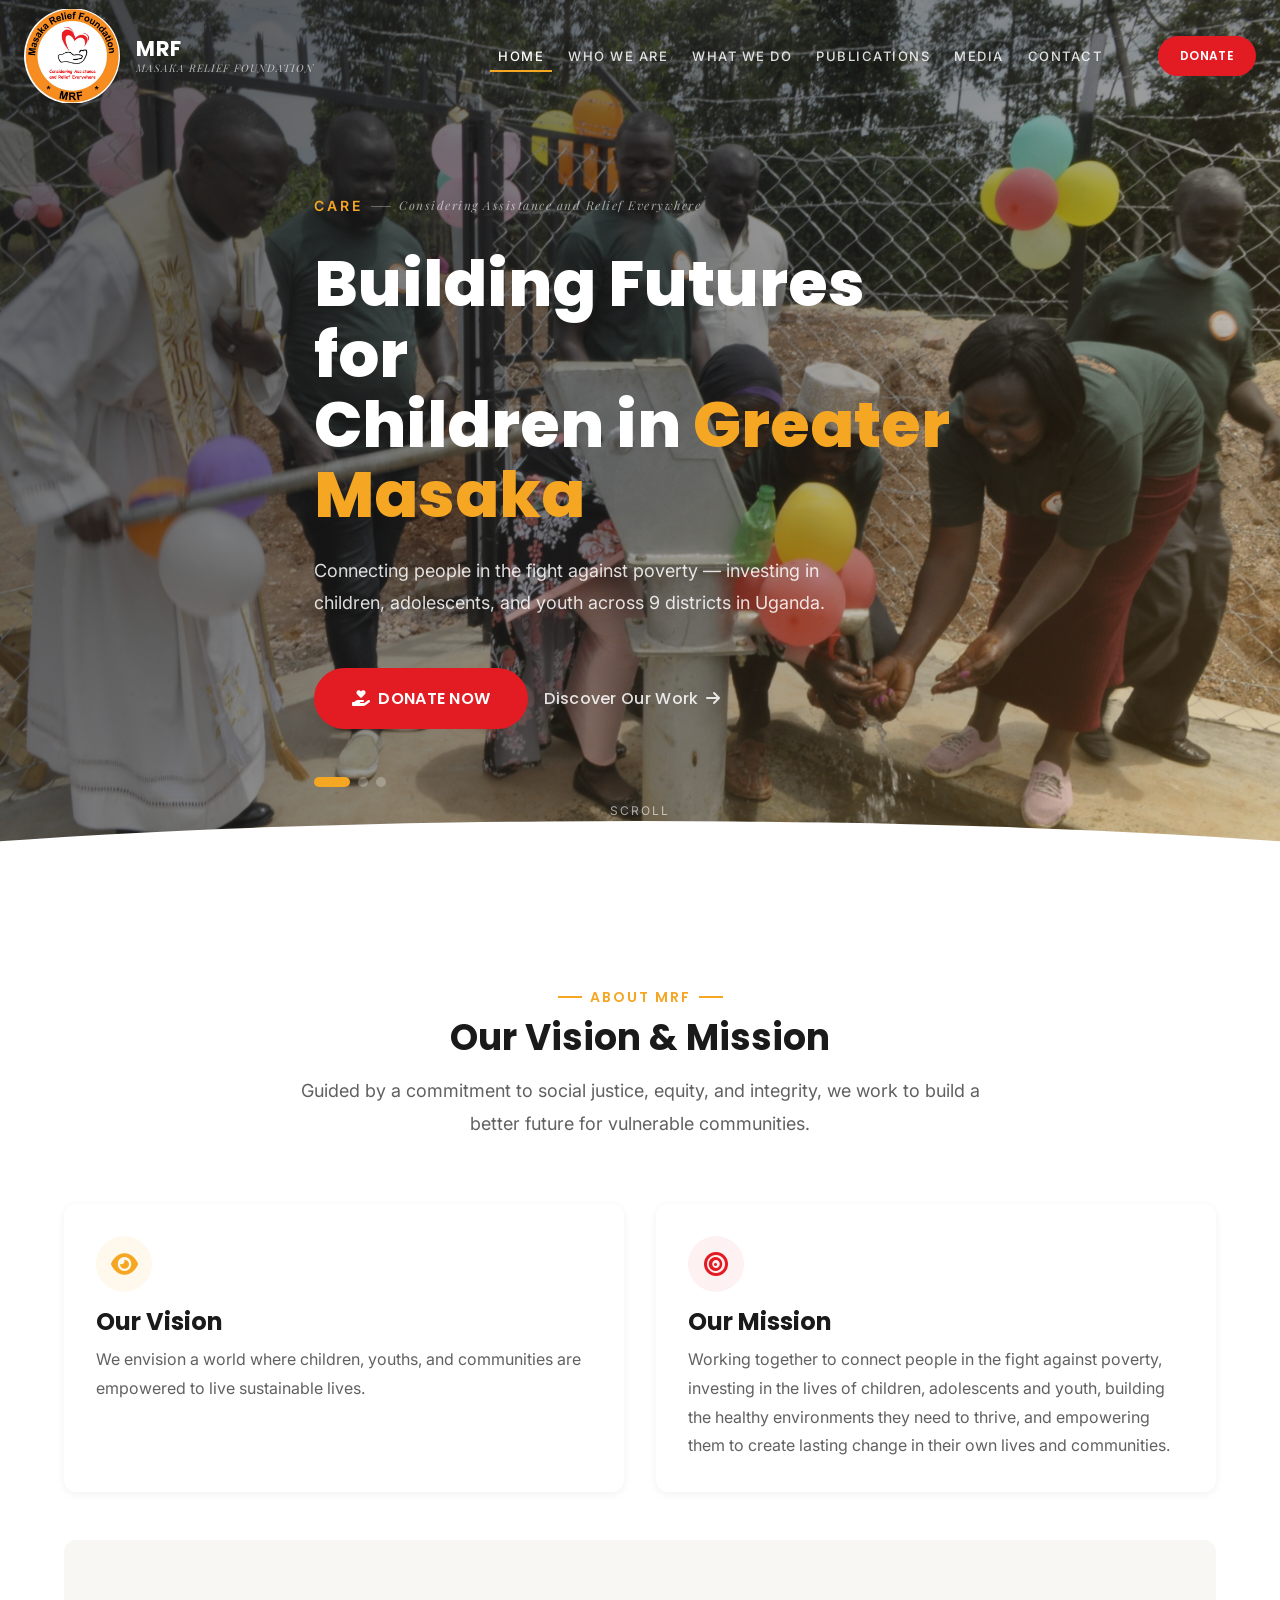
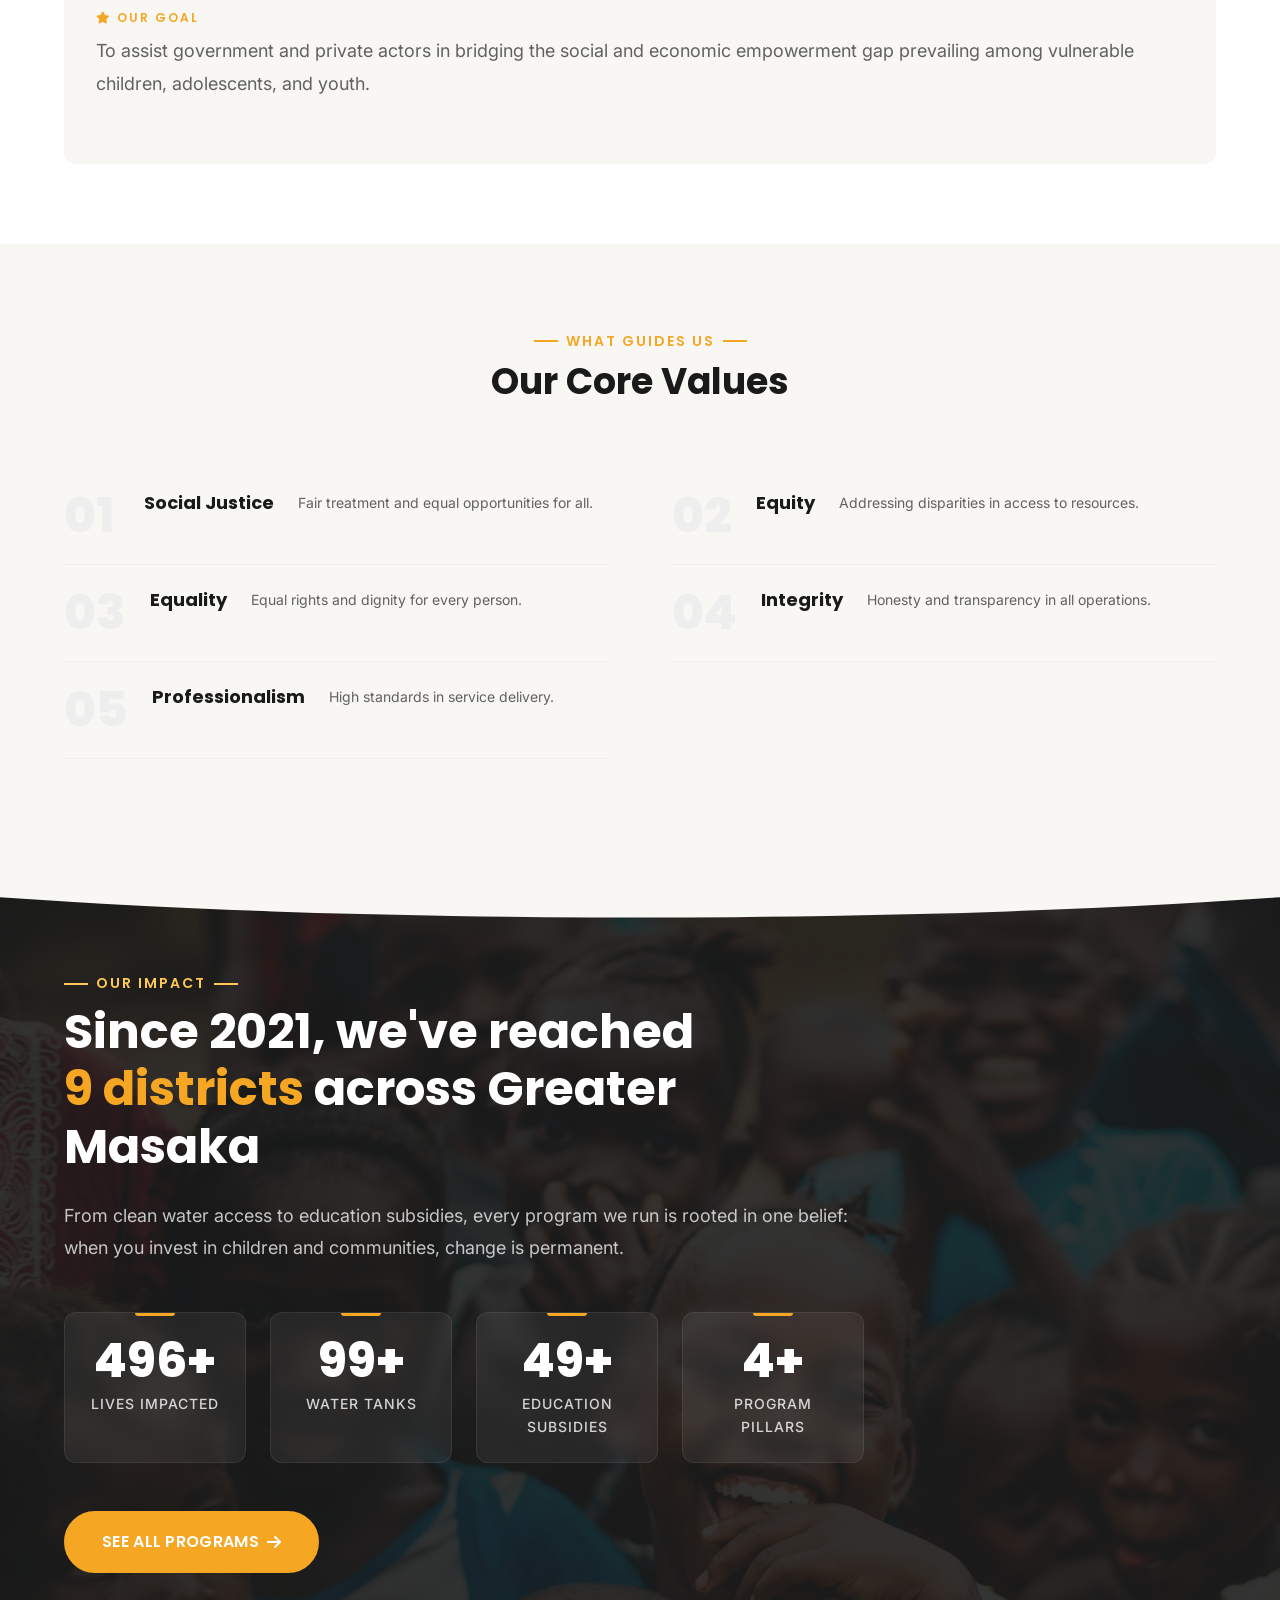
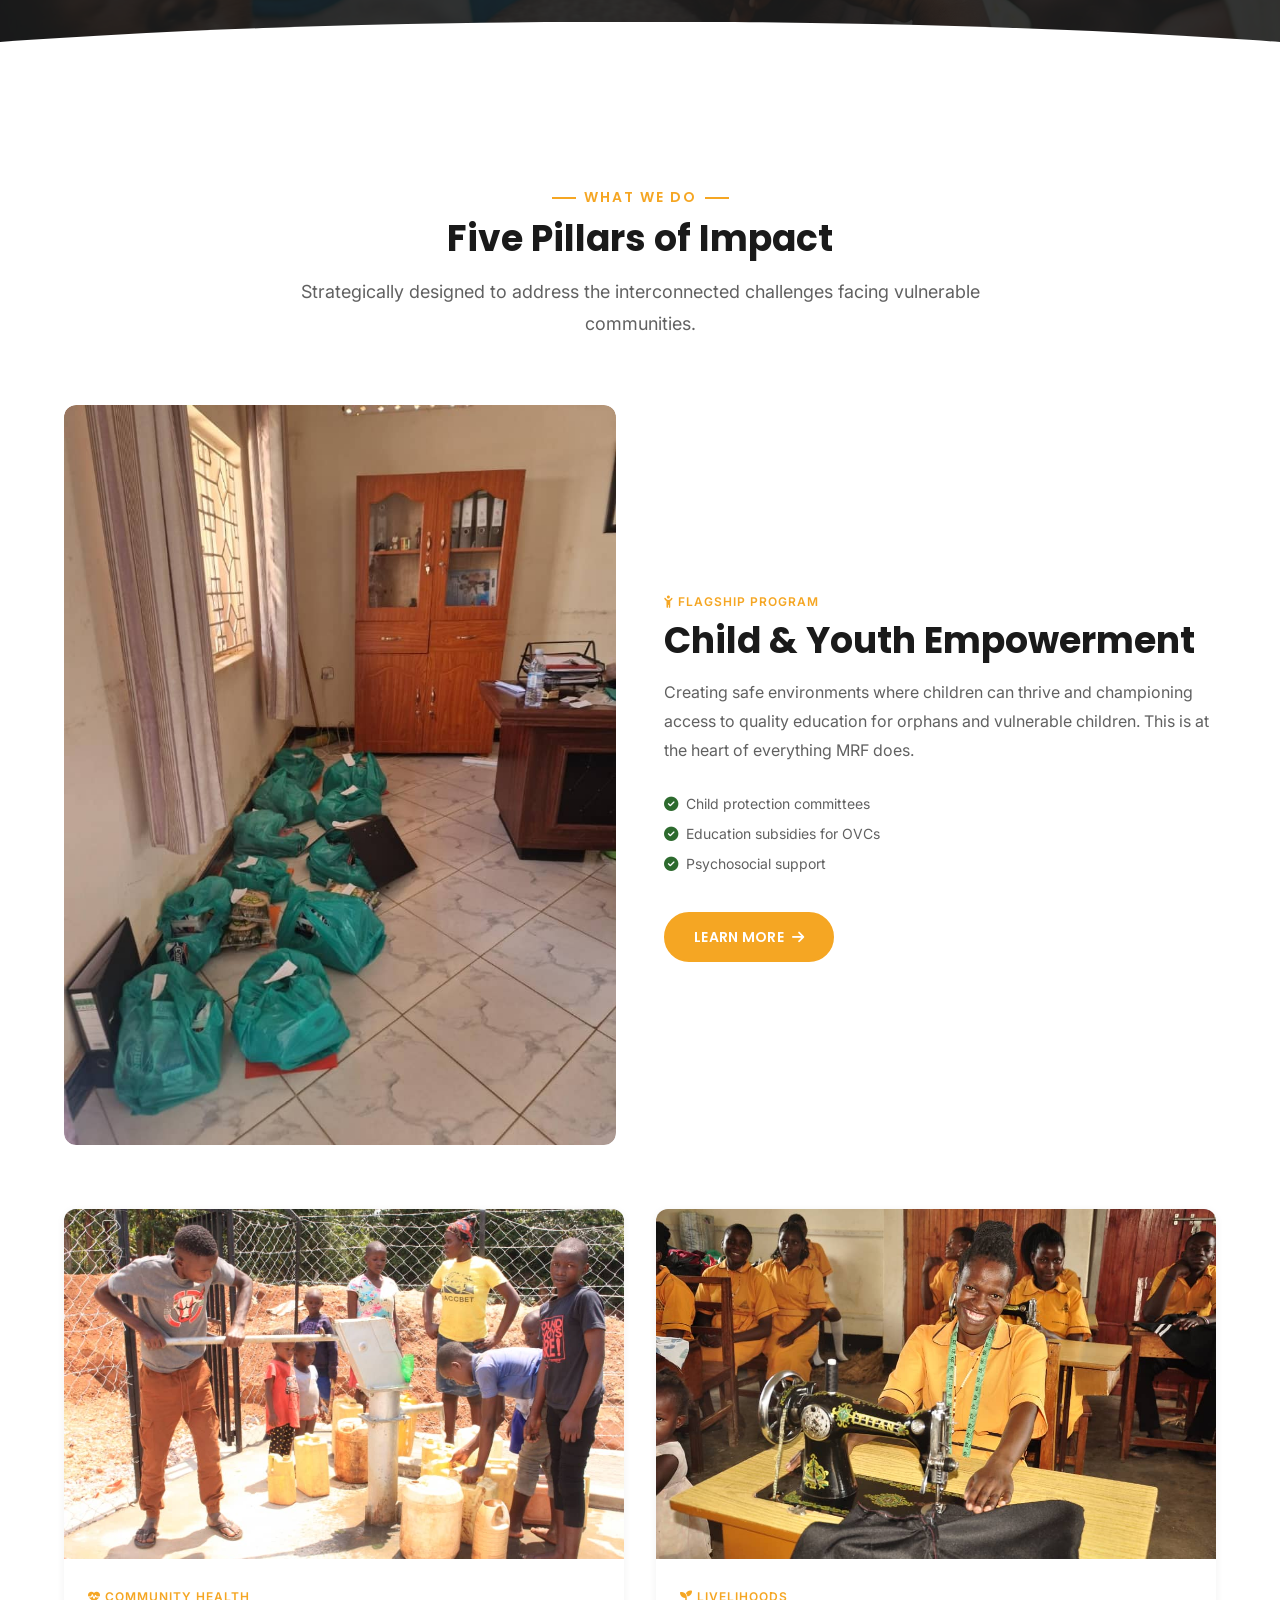
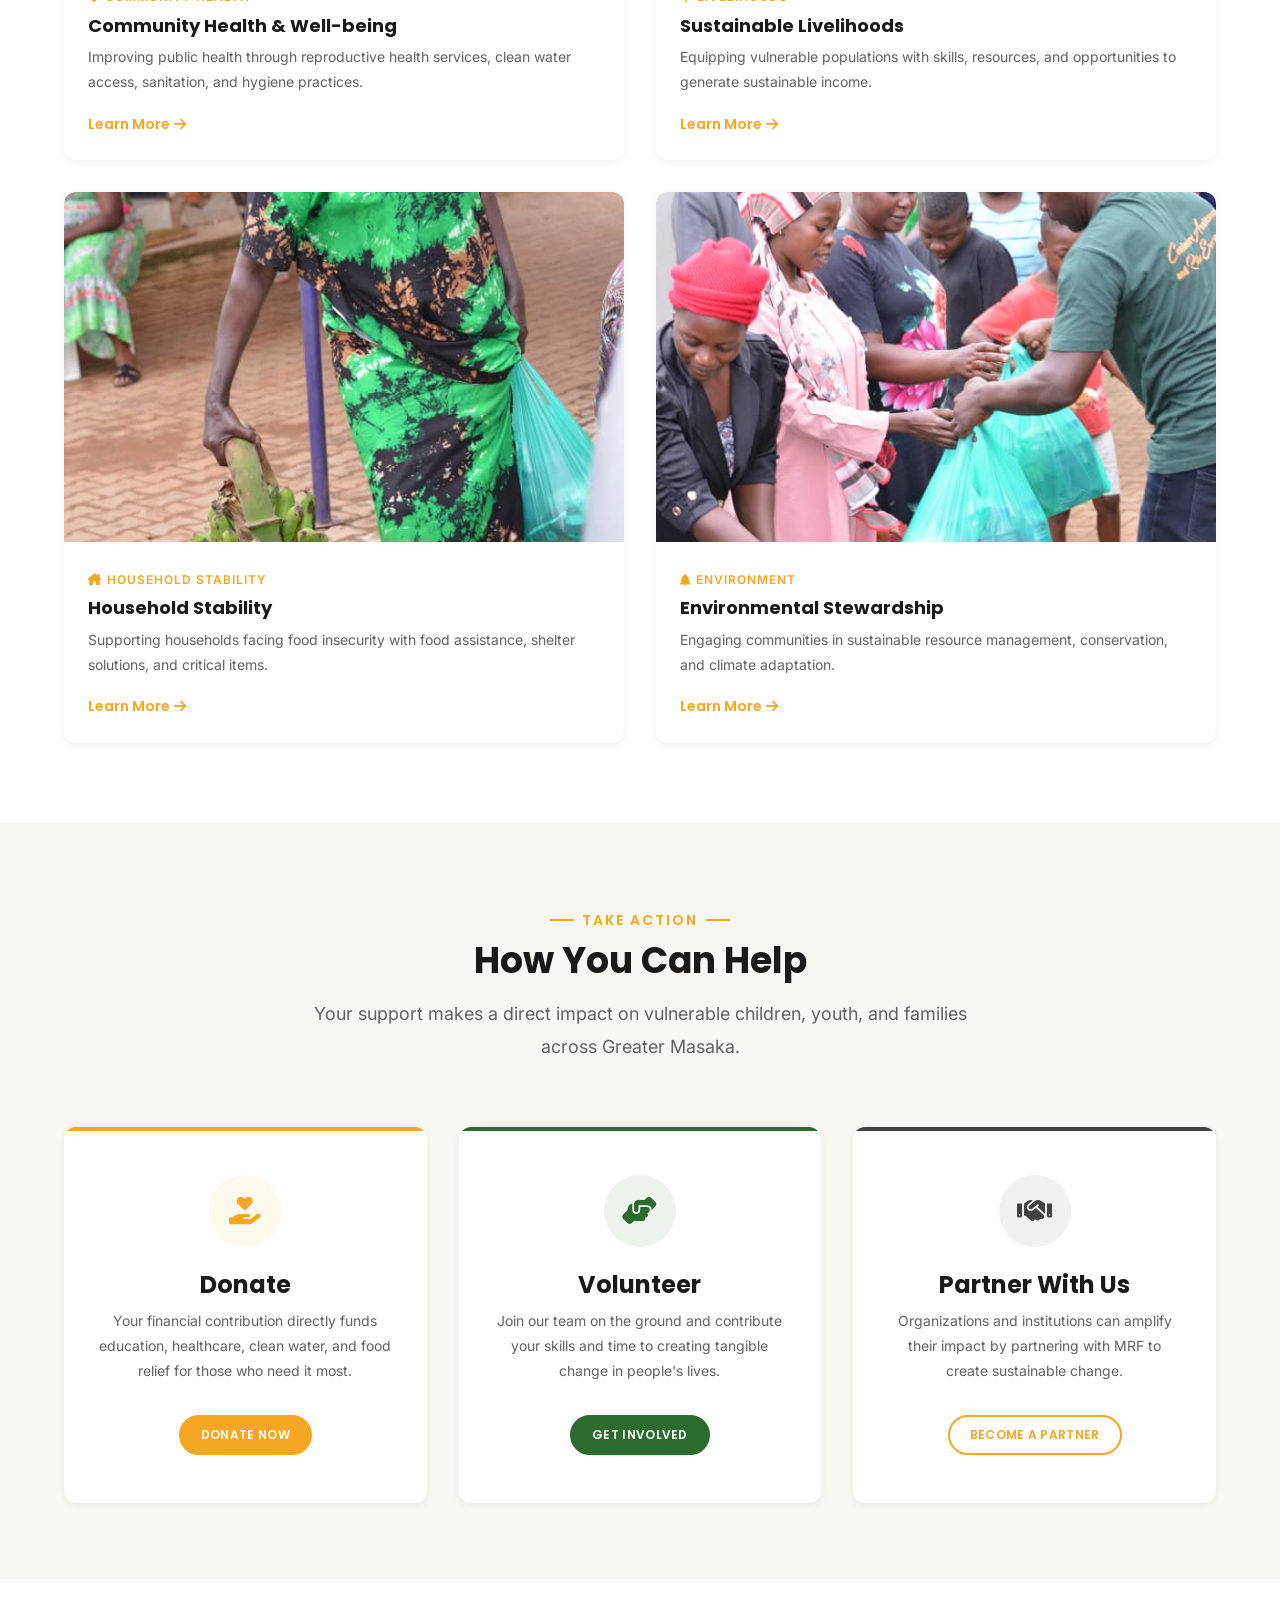
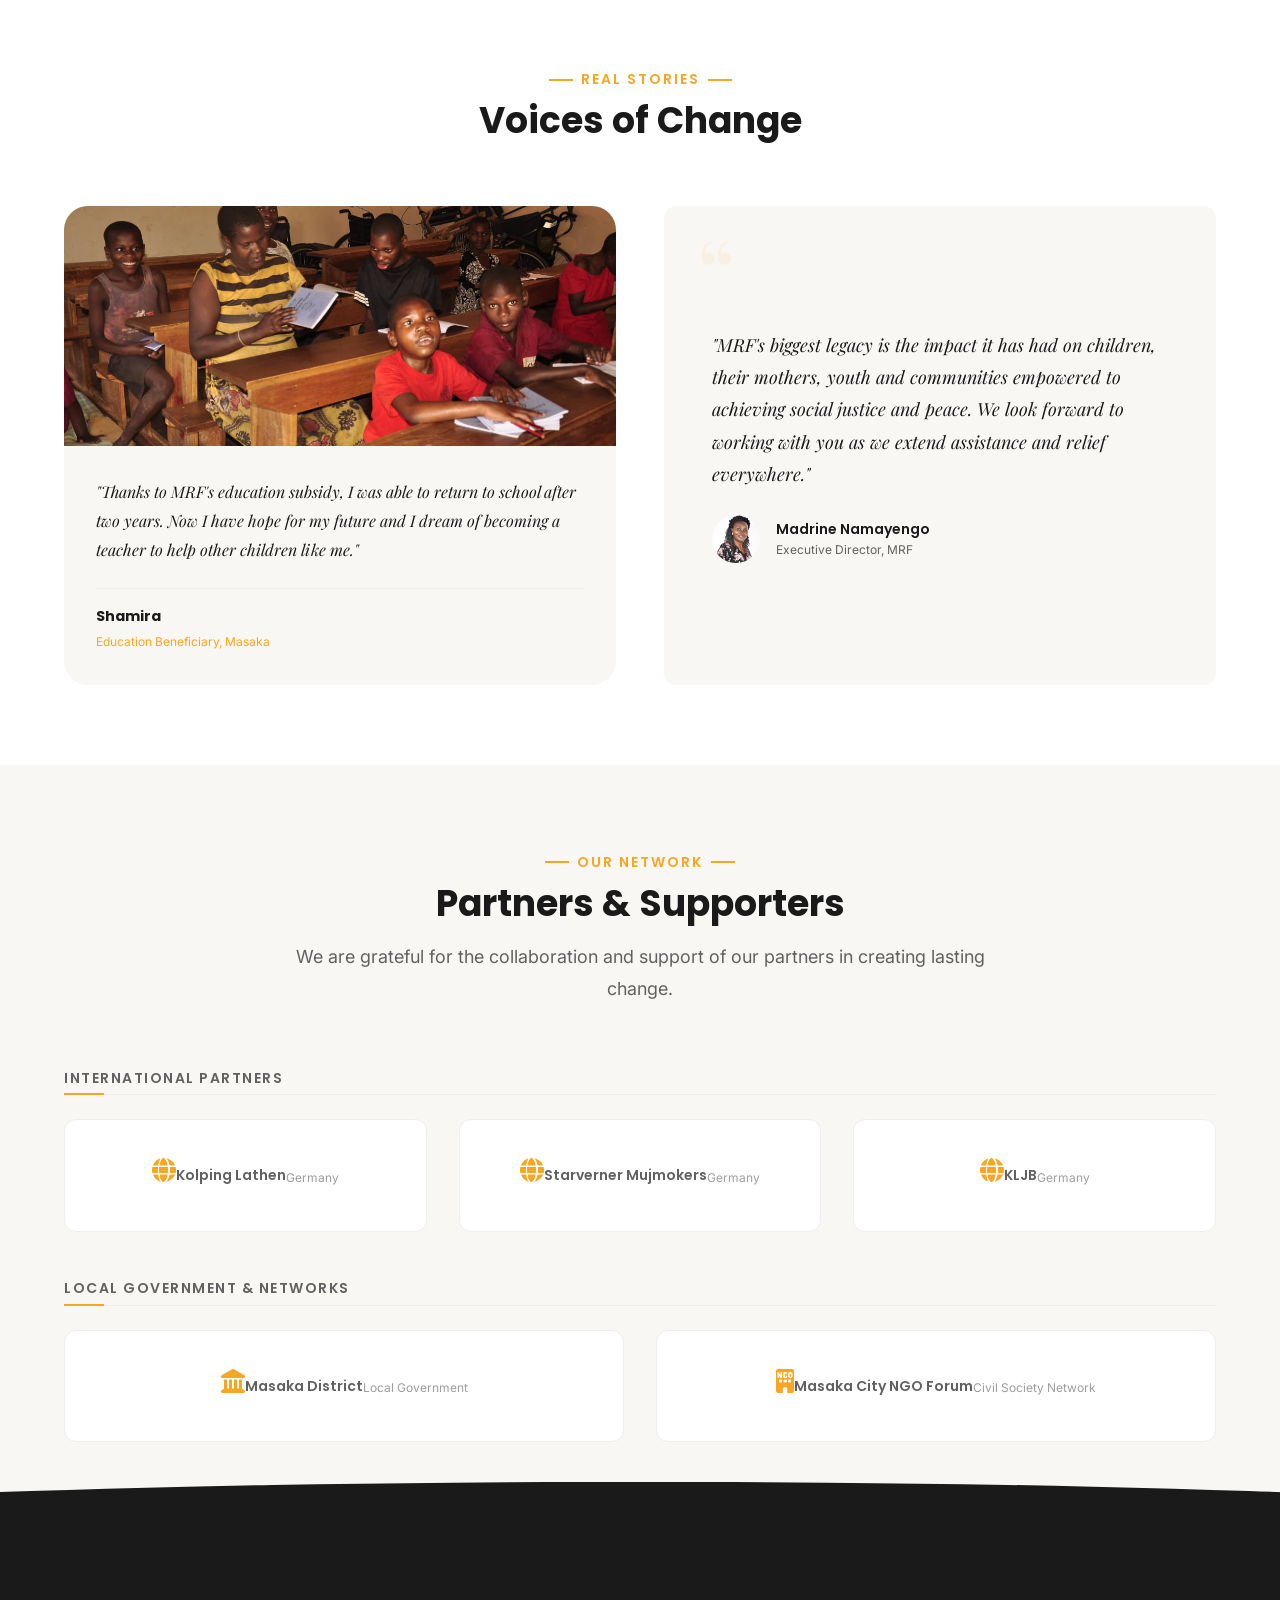
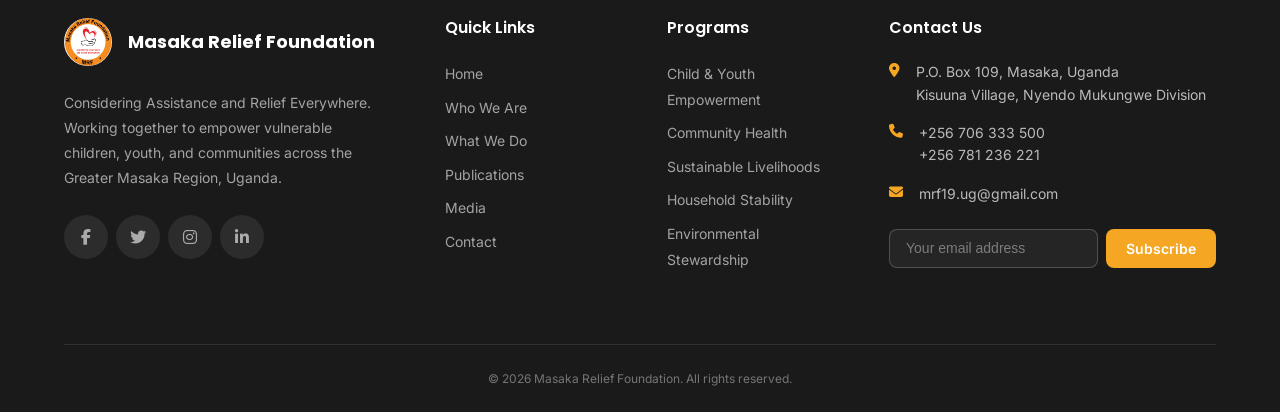
==== index.html @ a59d4c33 "Initial commit - MRF Uganda static website" ====
<!DOCTYPE html>
<html lang="en">
<head>
  <meta charset="UTF-8">
  <meta name="viewport" content="width=device-width, initial-scale=1.0, viewport-fit=cover">
  <title>Masaka Relief Foundation | Empowering Communities in Uganda</title>
  <meta name="description" content="Masaka Relief Foundation (MRF) empowers vulnerable children, youth, and communities across the Greater Masaka Region, Uganda through education, health, livelihoods, and environmental programs.">
  <meta property="og:title" content="Masaka Relief Foundation | Empowering Communities in Uganda">
  <meta property="og:description" content="Working together to connect people in the fight against poverty in Greater Masaka, Uganda.">
  <meta property="og:type" content="website">
  <meta property="og:image" content="assets/images/logo/mrf-logo.jpg">
  <link rel="icon" href="assets/images/logo/mrf-logo.jpg" type="image/jpeg">
  <link rel="stylesheet" href="https://cdnjs.cloudflare.com/ajax/libs/font-awesome/6.5.1/css/all.min.css">
  <link rel="stylesheet" href="assets/css/style.css">
</head>
<body>
  <a href="#main-content" class="skip-link">Skip to main content</a>

  <!-- Header -->
  <header class="header" id="header">
    <div class="header__inner">
      <a href="index.html" class="header__logo">
        <img src="assets/images/logo/mrf-logo.jpg" alt="Masaka Relief Foundation Logo">
        <div class="header__logo-text">MRF <span>Masaka Relief Foundation</span></div>
      </a>
      <nav class="nav">
        <ul class="nav__list">
          <li><a href="index.html" class="nav__link active">Home</a></li>
          <li><a href="who-we-are.html" class="nav__link">Who We Are</a></li>
          <li><a href="what-we-do.html" class="nav__link">What We Do</a></li>
          <li><a href="publications.html" class="nav__link">Publications</a></li>
          <li><a href="media.html" class="nav__link">Media</a></li>
          <li><a href="contact.html" class="nav__link">Contact</a></li>
        </ul>
        <a href="contact.html#donate" class="btn btn--accent btn--sm btn--pill nav__donate">Donate</a>
      </nav>
      <button class="hamburger" id="hamburger" aria-label="Toggle navigation menu">
        <span class="hamburger__line"></span>
        <span class="hamburger__line"></span>
        <span class="hamburger__line"></span>
      </button>
    </div>
    <div class="nav-overlay" id="nav-overlay">
      <ul class="nav__list">
        <li><a href="index.html" class="nav__link active">Home</a></li>
        <li><a href="who-we-are.html" class="nav__link">Who We Are</a></li>
        <li><a href="what-we-do.html" class="nav__link">What We Do</a></li>
        <li><a href="publications.html" class="nav__link">Publications</a></li>
        <li><a href="media.html" class="nav__link">Media</a></li>
        <li><a href="contact.html" class="nav__link">Contact</a></li>
        <li><a href="contact.html#donate" class="btn btn--accent btn--pill mt-lg">Donate</a></li>
      </ul>
    </div>
  </header>

  <!-- Hero -->
  <section class="hero" id="hero">
    <div class="hero__slides">
      <div class="hero__slide active">
        <img src="assets/images/hero/borehole-launch.jpg" alt="MRF community borehole launch ceremony bringing clean water to Butaaya">
      </div>
      <div class="hero__slide">
        <img src="assets/images/hero/community-food-distribution.jpg" alt="MRF food distribution event supporting vulnerable families in Greater Masaka">
      </div>
      <div class="hero__slide">
        <img src="assets/images/hero/wash-water-tank-family.jpg" alt="Family receiving a water tank through MRF WASH program">
      </div>
    </div>
    <div class="hero__overlay"></div>
    <div class="container hero__content">
      <div class="hero__tagline">
        <span class="hero__tagline-acronym">CARE</span>
        <span class="hero__tagline-divider"></span>
        Considering Assistance and Relief Everywhere
      </div>
      <h1 class="hero__title">Building Futures for<br>Children in <span>Greater Masaka</span></h1>
      <p class="hero__desc">Connecting people in the fight against poverty — investing in children, adolescents, and youth across 9 districts in Uganda.</p>
      <div class="hero__actions">
        <a href="contact.html#donate" class="btn btn--accent btn--lg btn--pill">
          <i class="fas fa-hand-holding-heart"></i> Donate Now
        </a>
        <a href="#about" class="hero__text-link">
          Discover Our Work <i class="fas fa-arrow-right"></i>
        </a>
      </div>
      <!-- Carousel dots -->
      <div class="hero__dots" aria-label="Slide indicators">
        <button class="hero__dot active" data-slide="0" aria-label="Slide 1"></button>
        <button class="hero__dot" data-slide="1" aria-label="Slide 2"></button>
        <button class="hero__dot" data-slide="2" aria-label="Slide 3"></button>
      </div>
    </div>
    <div class="hero__scroll">
      <span>Scroll</span>
      <div class="hero__scroll-line"></div>
    </div>
  </section>

  <!-- Main Content -->
  <main id="main-content">

    <!-- Vision, Mission & Goal -->
    <section class="section" id="about">
      <div class="container">
        <div class="section-header reveal">
          <span class="section-header__label">About MRF</span>
          <h2 class="section-header__title">Our Vision & Mission</h2>
          <p class="section-header__desc">Guided by a commitment to social justice, equity, and integrity, we work to build a better future for vulnerable communities.</p>
        </div>

        <div class="vision-mission reveal">
          <div class="vision-mission__card vision-mission__card--vision">
            <div class="vision-mission__icon">
              <i class="fas fa-eye"></i>
            </div>
            <div class="vision-mission__content">
              <h3>Our Vision</h3>
              <p>We envision a world where children, youths, and communities are empowered to live sustainable lives.</p>
            </div>
          </div>
          <div class="vision-mission__card vision-mission__card--mission">
            <div class="vision-mission__icon">
              <i class="fas fa-bullseye"></i>
            </div>
            <div class="vision-mission__content">
              <h3>Our Mission</h3>
              <p>Working together to connect people in the fight against poverty, investing in the lives of children, adolescents and youth, building the healthy environments they need to thrive, and empowering them to create lasting change in their own lives and communities.</p>
            </div>
          </div>
        </div>

        <div class="goal-banner reveal">
          <div class="goal-banner__accent"></div>
          <div class="goal-banner__content">
            <span class="goal-banner__label"><i class="fas fa-star"></i> Our Goal</span>
            <p>To assist government and private actors in bridging the social and economic empowerment gap prevailing among vulnerable children, adolescents, and youth.</p>
          </div>
        </div>
      </div>
    </section>

    <!-- Core Values — compact strip -->
    <section class="section section--alt">
      <div class="container">
        <div class="section-header reveal">
          <span class="section-header__label">What Guides Us</span>
          <h2 class="section-header__title">Our Core Values</h2>
        </div>

        <div class="values-strip reveal">
          <div class="values-strip__item">
            <div class="values-strip__icon"><i class="fas fa-scale-balanced"></i></div>
            <h4 class="values-strip__title">Social Justice</h4>
            <p class="values-strip__desc">Fair treatment and equal opportunities for all.</p>
          </div>
          <div class="values-strip__item">
            <div class="values-strip__icon"><i class="fas fa-handshake"></i></div>
            <h4 class="values-strip__title">Equity</h4>
            <p class="values-strip__desc">Addressing disparities in access to resources.</p>
          </div>
          <div class="values-strip__item">
            <div class="values-strip__icon"><i class="fas fa-equals"></i></div>
            <h4 class="values-strip__title">Equality</h4>
            <p class="values-strip__desc">Equal rights and dignity for every person.</p>
          </div>
          <div class="values-strip__item">
            <div class="values-strip__icon"><i class="fas fa-shield-halved"></i></div>
            <h4 class="values-strip__title">Integrity</h4>
            <p class="values-strip__desc">Honesty and transparency in all operations.</p>
          </div>
          <div class="values-strip__item">
            <div class="values-strip__icon"><i class="fas fa-award"></i></div>
            <h4 class="values-strip__title">Professionalism</h4>
            <p class="values-strip__desc">High standards in service delivery.</p>
          </div>
        </div>
      </div>
    </section>

    <!-- Impact Story — emotional anchor with real photo -->
    <section class="section section--dark impact-story">
      <div class="impact-story__bg">
        <img src="assets/images/backgrounds/impact-bg.jpg" alt="Smiling children in an African community" loading="lazy">
      </div>
      <div class="container">
        <div class="impact-story__content reveal">
          <span class="section-header__label">Our Impact</span>
          <h2 class="impact-story__title">Since 2021, we've reached<br><span class="impact-story__highlight">9 districts</span> across Greater Masaka</h2>
          <p class="impact-story__desc">From clean water access to education subsidies, every program we run is rooted in one belief: when you invest in children and communities, change is permanent.</p>
          <div class="impact-story__stats">
            <div class="impact-story__stat">
              <div class="stat__number" data-target="500">0</div>
              <div class="stat__label">Lives Impacted</div>
            </div>
            <div class="impact-story__stat">
              <div class="stat__number" data-target="100">0</div>
              <div class="stat__label">Water Tanks</div>
            </div>
            <div class="impact-story__stat">
              <div class="stat__number" data-target="50">0</div>
              <div class="stat__label">Education Subsidies</div>
            </div>
            <div class="impact-story__stat">
              <div class="stat__number" data-target="5">0</div>
              <div class="stat__label">Program Pillars</div>
            </div>
          </div>
          <a href="what-we-do.html" class="btn btn--primary btn--lg btn--pill">
            See All Programs <i class="fas fa-arrow-right"></i>
          </a>
        </div>
      </div>
    </section>

    <!-- Programs Overview — featured + grid -->
    <section class="section">
      <div class="container">
        <div class="section-header reveal">
          <span class="section-header__label">What We Do</span>
          <h2 class="section-header__title">Five Pillars of Impact</h2>
          <p class="section-header__desc">Strategically designed to address the interconnected challenges facing vulnerable communities.</p>
        </div>

        <!-- Featured program -->
        <div class="program-featured reveal">
          <div class="program-featured__image">
            <img src="assets/images/programs/child-youth/education-subsidy-1.jpg" alt="Education subsidy distribution for orphans and vulnerable children" loading="lazy">
          </div>
          <div class="program-featured__body">
            <span class="card__label"><i class="fas fa-child-reaching"></i> Flagship Program</span>
            <h3 class="program-featured__title">Child & Youth Empowerment</h3>
            <p>Creating safe environments where children can thrive and championing access to quality education for orphans and vulnerable children. This is at the heart of everything MRF does.</p>
            <ul class="program-featured__highlights">
              <li><i class="fas fa-check-circle"></i> Child protection committees</li>
              <li><i class="fas fa-check-circle"></i> Education subsidies for OVCs</li>
              <li><i class="fas fa-check-circle"></i> Psychosocial support</li>
            </ul>
            <a href="what-we-do.html#child-youth-empowerment" class="btn btn--primary btn--pill">
              Learn More <i class="fas fa-arrow-right"></i>
            </a>
          </div>
        </div>

        <!-- Other 4 programs -->
        <div class="grid grid--2 reveal program-grid">
          <article class="card">
            <div class="card__image">
              <img src="assets/images/programs/community-health/borehole-1.jpg" alt="Community borehole construction for clean water access" loading="lazy">
            </div>
            <div class="card__body">
              <span class="card__label"><i class="fas fa-heart-pulse"></i> Community Health</span>
              <h3 class="card__title">Community Health & Well-being</h3>
              <p class="card__desc">Improving public health through reproductive health services, clean water access, sanitation, and hygiene practices.</p>
              <a href="what-we-do.html#community-health" class="card__link">Learn More <i class="fas fa-arrow-right"></i></a>
            </div>
          </article>

          <article class="card">
            <div class="card__image">
              <img src="assets/images/programs/livelihoods/sewing-machine.jpg" alt="Sewing machine provided to beneficiary for income generation" loading="lazy">
            </div>
            <div class="card__body">
              <span class="card__label"><i class="fas fa-seedling"></i> Livelihoods</span>
              <h3 class="card__title">Sustainable Livelihoods</h3>
              <p class="card__desc">Equipping vulnerable populations with skills, resources, and opportunities to generate sustainable income.</p>
              <a href="what-we-do.html#sustainable-livelihoods" class="card__link">Learn More <i class="fas fa-arrow-right"></i></a>
            </div>
          </article>

          <article class="card">
            <div class="card__image">
              <img src="assets/images/programs/household-stability/food-relief.jpg" alt="Food relief distribution to vulnerable households" loading="lazy">
            </div>
            <div class="card__body">
              <span class="card__label"><i class="fas fa-house-chimney"></i> Household Stability</span>
              <h3 class="card__title">Household Stability</h3>
              <p class="card__desc">Supporting households facing food insecurity with food assistance, shelter solutions, and critical items.</p>
              <a href="what-we-do.html#household-stability" class="card__link">Learn More <i class="fas fa-arrow-right"></i></a>
            </div>
          </article>

          <article class="card">
            <div class="card__image">
              <img src="assets/images/programs/environment/community-environment.jpg" alt="Environmental conservation and tree planting activities" loading="lazy">
            </div>
            <div class="card__body">
              <span class="card__label"><i class="fas fa-tree"></i> Environment</span>
              <h3 class="card__title">Environmental Stewardship</h3>
              <p class="card__desc">Engaging communities in sustainable resource management, conservation, and climate adaptation.</p>
              <a href="what-we-do.html#environmental-stewardship" class="card__link">Learn More <i class="fas fa-arrow-right"></i></a>
            </div>
          </article>
        </div>
      </div>
    </section>

    <!-- How to Help — no inline styles -->
    <section class="section section--alt">
      <div class="container">
        <div class="section-header reveal">
          <span class="section-header__label">Take Action</span>
          <h2 class="section-header__title">How You Can Help</h2>
          <p class="section-header__desc">Your support makes a direct impact on vulnerable children, youth, and families across Greater Masaka.</p>
        </div>

        <div class="grid grid--3 reveal">
          <div class="action-card action-card--donate">
            <div class="action-card__icon">
              <i class="fas fa-hand-holding-heart"></i>
            </div>
            <h3 class="action-card__title">Donate</h3>
            <p class="action-card__desc">Your financial contribution directly funds education, healthcare, clean water, and food relief for those who need it most.</p>
            <a href="contact.html#donate" class="btn btn--primary btn--sm btn--pill">Donate Now</a>
          </div>

          <div class="action-card action-card--volunteer">
            <div class="action-card__icon">
              <i class="fas fa-hands-helping"></i>
            </div>
            <h3 class="action-card__title">Volunteer</h3>
            <p class="action-card__desc">Join our team on the ground and contribute your skills and time to creating tangible change in people's lives.</p>
            <a href="contact.html" class="btn btn--green btn--sm btn--pill">Get Involved</a>
          </div>

          <div class="action-card action-card--partner">
            <div class="action-card__icon">
              <i class="fas fa-handshake"></i>
            </div>
            <h3 class="action-card__title">Partner With Us</h3>
            <p class="action-card__desc">Organizations and institutions can amplify their impact by partnering with MRF to create sustainable change.</p>
            <a href="contact.html" class="btn btn--secondary btn--sm btn--pill">Become a Partner</a>
          </div>
        </div>
      </div>
    </section>

    <!-- Testimonial — beneficiary story + ED -->
    <section class="section">
      <div class="container">
        <div class="section-header reveal">
          <span class="section-header__label">Real Stories</span>
          <h2 class="section-header__title">Voices of Change</h2>
        </div>

        <div class="testimonial-split reveal">
          <!-- Beneficiary story -->
          <div class="testimonial-card">
            <div class="testimonial-card__image">
              <img src="assets/images/testimonials/shamira-after.jpg" alt="Shamira, education beneficiary" loading="lazy">
            </div>
            <div class="testimonial-card__body">
              <p class="testimonial-card__text">"Thanks to MRF's education subsidy, I was able to return to school after two years. Now I have hope for my future and I dream of becoming a teacher to help other children like me."</p>
              <div class="testimonial-card__author">
                <strong>Shamira</strong>
                <span>Education Beneficiary, Masaka</span>
              </div>
            </div>
          </div>

          <!-- ED quote -->
          <div class="quote quote--compact">
            <p class="quote__text">"MRF's biggest legacy is the impact it has had on children, their mothers, youth and communities empowered to achieving social justice and peace. We look forward to working with you as we extend assistance and relief everywhere."</p>
            <div class="quote__author">
              <div class="quote__author-photo">
                <img src="assets/images/team/madrine-namayengo.jpg" alt="Madrine Namayengo, Executive Director">
              </div>
              <div>
                <div class="quote__author-name">Madrine Namayengo</div>
                <div class="quote__author-title">Executive Director, MRF</div>
              </div>
            </div>
          </div>
        </div>
      </div>
    </section>

    <!-- Partners — clean, no inline styles -->
    <section class="section section--alt">
      <div class="container">
        <div class="section-header reveal">
          <span class="section-header__label">Our Network</span>
          <h2 class="section-header__title">Partners & Supporters</h2>
          <p class="section-header__desc">We are grateful for the collaboration and support of our partners in creating lasting change.</p>
        </div>

        <div class="reveal">
          <h4 class="partner-section__heading">International Partners</h4>
          <div class="partners-grid partners-grid--featured">
            <div class="partner-logo">
              <div class="partner-logo__icon"><i class="fas fa-globe"></i></div>
              <div class="partner-logo__name">Kolping Lathen</div>
              <div class="partner-logo__origin">Germany</div>
            </div>
            <div class="partner-logo">
              <div class="partner-logo__icon"><i class="fas fa-globe"></i></div>
              <div class="partner-logo__name">Starverner Mujmokers</div>
              <div class="partner-logo__origin">Germany</div>
            </div>
            <div class="partner-logo">
              <div class="partner-logo__icon"><i class="fas fa-globe"></i></div>
              <div class="partner-logo__name">KLJB</div>
              <div class="partner-logo__origin">Germany</div>
            </div>
          </div>

          <h4 class="partner-section__heading">Local Government & Networks</h4>
          <div class="partners-grid">
            <div class="partner-logo">
              <div class="partner-logo__icon"><i class="fas fa-landmark"></i></div>
              <div class="partner-logo__name">Masaka District</div>
              <div class="partner-logo__origin">Local Government</div>
            </div>
            <div class="partner-logo">
              <div class="partner-logo__icon"><i class="fas fa-building-ngo"></i></div>
              <div class="partner-logo__name">Masaka City NGO Forum</div>
              <div class="partner-logo__origin">Civil Society Network</div>
            </div>
          </div>
        </div>
      </div>
    </section>
  </main>

  <!-- Footer -->
  <footer class="footer">
    <div class="container">
      <div class="footer__grid">
        <div class="footer__brand">
          <div class="footer__logo">
            <img src="assets/images/logo/mrf-logo.jpg" alt="MRF Logo">
            <span class="footer__logo-text">Masaka Relief Foundation</span>
          </div>
          <p>Considering Assistance and Relief Everywhere. Working together to empower vulnerable children, youth, and communities across the Greater Masaka Region, Uganda.</p>
          <div class="footer__social">
            <a href="#" aria-label="Facebook"><i class="fab fa-facebook-f"></i></a>
            <a href="#" aria-label="Twitter"><i class="fab fa-twitter"></i></a>
            <a href="#" aria-label="Instagram"><i class="fab fa-instagram"></i></a>
            <a href="#" aria-label="LinkedIn"><i class="fab fa-linkedin-in"></i></a>
          </div>
        </div>
        <div>
          <h4 class="footer__heading">Quick Links</h4>
          <ul class="footer__links">
            <li><a href="index.html">Home</a></li>
            <li><a href="who-we-are.html">Who We Are</a></li>
            <li><a href="what-we-do.html">What We Do</a></li>
            <li><a href="publications.html">Publications</a></li>
            <li><a href="media.html">Media</a></li>
            <li><a href="contact.html">Contact</a></li>
          </ul>
        </div>
        <div>
          <h4 class="footer__heading">Programs</h4>
          <ul class="footer__links">
            <li><a href="what-we-do.html#child-youth-empowerment">Child & Youth Empowerment</a></li>
            <li><a href="what-we-do.html#community-health">Community Health</a></li>
            <li><a href="what-we-do.html#sustainable-livelihoods">Sustainable Livelihoods</a></li>
            <li><a href="what-we-do.html#household-stability">Household Stability</a></li>
            <li><a href="what-we-do.html#environmental-stewardship">Environmental Stewardship</a></li>
          </ul>
        </div>
        <div>
          <h4 class="footer__heading">Contact Us</h4>
          <div class="footer__contact-item">
            <i class="fas fa-location-dot"></i>
            <span>P.O. Box 109, Masaka, Uganda<br>Kisuuna Village, Nyendo Mukungwe Division</span>
          </div>
          <div class="footer__contact-item">
            <i class="fas fa-phone"></i>
            <span>+256 706 333 500<br>+256 781 236 221</span>
          </div>
          <div class="footer__contact-item">
            <i class="fas fa-envelope"></i>
            <span>mrf19.ug@gmail.com</span>
          </div>
          <div class="newsletter mt-lg">
            <input type="email" placeholder="Your email address" aria-label="Email for newsletter">
            <button type="button">Subscribe</button>
          </div>
        </div>
      </div>
      <div class="footer__bottom">
        &copy; 2026 Masaka Relief Foundation. All rights reserved.
      </div>
    </div>
  </footer>

  <!-- Mobile Sticky Donate CTA -->
  <div class="mobile-sticky-cta" id="mobile-sticky-cta">
    <a href="contact.html#donate" class="btn btn--accent btn--pill mobile-sticky-cta__btn">
      <i class="fas fa-hand-holding-heart"></i> Donate Now
    </a>
  </div>

  <script src="assets/js/main.js"></script>
</body>
</html>
---- assets/css/style.css ----
/* ============================================
   MRF Main Stylesheet
   ============================================ */

@import url('https://fonts.googleapis.com/css2?family=Inter:wght@300;400;500;600;700&family=Playfair+Display:ital,wght@0,400;0,700;1,400&family=Poppins:wght@400;500;600;700;800&display=swap');
@import url('variables.css');

/* --- Reset & Base --- */
*,
*::before,
*::after {
  margin: 0;
  padding: 0;
  box-sizing: border-box;
}

html {
  scroll-behavior: smooth;
  -webkit-text-size-adjust: 100%;
}

body {
  font-family: var(--font-body);
  font-size: var(--fs-body);
  line-height: var(--lh-normal);
  color: var(--color-text);
  background-color: var(--color-bg);
  -webkit-font-smoothing: antialiased;
  -moz-osx-font-smoothing: grayscale;
  overflow-x: hidden;
}

img {
  max-width: 100%;
  height: auto;
  display: block;
}

a {
  color: var(--color-primary-dark);
  text-decoration: none;
  transition: color var(--transition-fast);
}

a:hover {
  color: var(--color-accent);
}

ul, ol {
  list-style: none;
}

button {
  cursor: pointer;
  border: none;
  background: none;
  font-family: inherit;
}

h1, h2, h3, h4, h5, h6 {
  font-family: var(--font-heading);
  font-weight: var(--fw-bold);
  line-height: var(--lh-tight);
  color: var(--color-text);
}

h1 { font-size: var(--fs-h1); }
h2 { font-size: var(--fs-h2); }
h3 { font-size: var(--fs-h3); }
h4 { font-size: var(--fs-h4); }

p {
  margin-bottom: var(--space-md);
}

/* --- Skip Link --- */
.skip-link {
  position: absolute;
  top: -100%;
  left: 50%;
  transform: translateX(-50%);
  padding: var(--space-sm) var(--space-lg);
  background: var(--color-primary);
  color: var(--color-white);
  border-radius: var(--radius-md);
  z-index: var(--z-tooltip);
  font-weight: var(--fw-semibold);
}

.skip-link:focus {
  top: var(--space-md);
  color: var(--color-white);
}

/* --- Container --- */
.container {
  width: 100%;
  max-width: var(--max-width);
  margin: 0 auto;
  padding: 0 var(--container-padding);
}

.container--narrow {
  max-width: var(--max-width-narrow);
}

.container--wide {
  max-width: var(--max-width-wide);
}

/* --- Section --- */
.section {
  padding: var(--section-padding) 0;
}

.section--alt {
  background-color: var(--color-bg-alt);
}

.section--dark {
  background-color: var(--color-bg-dark);
  color: var(--color-text-inverse);
}

.section--dark h2,
.section--dark h3,
.section--dark h4 {
  color: var(--color-text-inverse);
}

.section--primary {
  background-color: var(--color-primary);
  color: var(--color-white);
}

.section--primary h2,
.section--primary h3 {
  color: var(--color-white);
}

/* --- Section Header --- */
.section-header {
  text-align: center;
  max-width: 700px;
  margin: 0 auto var(--space-3xl);
}

.section-header__label {
  display: inline-flex;
  align-items: center;
  gap: var(--space-sm);
  font-family: var(--font-heading);
  font-size: var(--fs-small);
  font-weight: var(--fw-semibold);
  text-transform: uppercase;
  letter-spacing: 2px;
  color: var(--color-primary);
  margin-bottom: var(--space-sm);
}

.section-header__label::before {
  content: '';
  width: 24px;
  height: 2px;
  background: var(--color-primary);
  flex-shrink: 0;
}

.section-header__label::after {
  content: '';
  width: 24px;
  height: 2px;
  background: var(--color-primary);
  flex-shrink: 0;
}

.section-header__title {
  margin-bottom: var(--space-md);
}

.section-header__desc {
  color: var(--color-text-secondary);
  font-size: var(--fs-body-lg);
  line-height: var(--lh-relaxed);
}

.section--dark .section-header__desc,
.section--primary .section-header__desc {
  color: rgba(255, 255, 255, 0.8);
}

.section--dark .section-header__label {
  color: var(--color-primary-light);
}

.section--dark .section-header__label::before,
.section--dark .section-header__label::after {
  background: var(--color-primary-light);
}

/* --- Header / Navbar --- */
.header {
  position: fixed;
  top: 0;
  left: 0;
  width: 100%;
  z-index: var(--z-fixed);
  background: transparent;
  transition: background var(--transition-base), box-shadow var(--transition-base), padding var(--transition-base);
}

.header.scrolled {
  background: rgba(255, 255, 255, 0.97);
  backdrop-filter: blur(10px);
  box-shadow: var(--shadow-md);
}

.header__inner {
  display: flex;
  align-items: center;
  justify-content: space-between;
  padding: var(--space-sm) var(--container-padding);
  max-width: var(--max-width-wide);
  margin: 0 auto;
  transition: padding var(--transition-base);
}

.header.scrolled .header__inner {
  padding-top: var(--space-xs);
  padding-bottom: var(--space-xs);
}

.header__logo {
  display: flex;
  align-items: center;
  gap: var(--space-md);
  z-index: var(--z-modal);
}

.header__logo img {
  height: 96px;
  width: 96px;
  object-fit: contain;
  border-radius: var(--radius-full);
  image-rendering: -webkit-optimize-contrast;
  transition: height var(--transition-base), width var(--transition-base);
}

.header.scrolled .header__logo img {
  height: 60px;
  width: 60px;
}

.header__logo-text {
  font-family: var(--font-heading);
  font-weight: var(--fw-bold);
  font-size: 1.3rem;
  color: var(--color-white);
  transition: color var(--transition-base);
  line-height: 1.15;
  letter-spacing: 0.5px;
}

.header__logo-text span {
  display: block;
  font-family: var(--font-accent);
  font-size: 0.65rem;
  font-weight: var(--fw-regular);
  font-style: italic;
  opacity: 0.65;
  letter-spacing: 1px;
  text-transform: uppercase;
  margin-top: 3px;
}

.header.scrolled .header__logo-text {
  color: var(--color-text);
}

/* Nav */
.nav {
  display: flex;
  align-items: center;
  gap: var(--space-xl);
}

.nav__list {
  display: flex;
  align-items: center;
  gap: var(--space-sm);
}

.nav__link {
  display: block;
  padding: var(--space-xs) var(--space-sm);
  font-family: var(--font-body);
  font-size: 0.8125rem;
  font-weight: var(--fw-medium);
  text-transform: uppercase;
  letter-spacing: 1.5px;
  color: rgba(255, 255, 255, 0.85);
  background: none;
  border-radius: 0;
  position: relative;
  transition: color var(--transition-fast);
}

.nav__link::after {
  content: '';
  position: absolute;
  bottom: -2px;
  left: 0;
  width: 0;
  height: 2px;
  background: var(--color-primary);
  transition: width var(--transition-fast);
}

.nav__link:hover,
.nav__link.active {
  color: var(--color-white);
  background: none;
}

.nav__link:hover::after,
.nav__link.active::after {
  width: 100%;
}

.header.scrolled .nav__link {
  color: var(--color-text-secondary);
}

.header.scrolled .nav__link:hover,
.header.scrolled .nav__link.active {
  color: var(--color-text);
  background: none;
}

.header.scrolled .nav__link:hover::after,
.header.scrolled .nav__link.active::after {
  width: 100%;
}

/* Donate nav button */
.nav__donate {
  text-transform: uppercase;
  letter-spacing: 1.5px;
  font-size: var(--fs-xs);
  font-weight: var(--fw-semibold);
  padding: 0.5rem 1.75rem;
  margin-left: var(--space-md);
}

/* Hamburger */
.hamburger {
  display: none;
  flex-direction: column;
  justify-content: center;
  gap: 5px;
  width: 44px;
  height: 44px;
  padding: 10px 8px;
  z-index: var(--z-modal);
}

.hamburger__line {
  width: 100%;
  height: 2.5px;
  background: var(--color-white);
  border-radius: 2px;
  transition: transform var(--transition-base), opacity var(--transition-base), background var(--transition-base);
}

.header.scrolled .hamburger__line {
  background: var(--color-text);
}

.hamburger.active .hamburger__line:nth-child(1) {
  transform: rotate(45deg) translate(6px, 6px);
}

.hamburger.active .hamburger__line:nth-child(2) {
  opacity: 0;
}

.hamburger.active .hamburger__line:nth-child(3) {
  transform: rotate(-45deg) translate(6px, -6px);
}

/* Mobile Nav Overlay */
.nav-overlay {
  display: none;
  position: fixed;
  inset: 0;
  background: var(--color-bg-dark);
  z-index: var(--z-modal-backdrop);
  padding-top: 100px;
  opacity: 0;
  visibility: hidden;
  transition: opacity var(--transition-base), visibility var(--transition-base);
  overflow-y: auto;
}

.nav-overlay.active {
  opacity: 1;
  visibility: visible;
}

.nav-overlay .nav__list {
  flex-direction: column;
  align-items: center;
  gap: var(--space-xs);
  padding: 0 var(--container-padding);
}

.nav-overlay .nav__link {
  display: block;
  width: 100%;
  text-align: center;
  font-size: var(--fs-body-lg);
  color: rgba(255, 255, 255, 0.7);
  font-weight: var(--fw-medium);
  text-transform: uppercase;
  letter-spacing: 2px;
  padding: var(--space-md) var(--space-lg);
  border-radius: var(--radius-md);
  transition: color var(--transition-fast), background var(--transition-fast);
}

.nav-overlay .nav__link::after {
  display: none;
}

.nav-overlay .nav__link:hover,
.nav-overlay .nav__link.active {
  color: var(--color-white);
  background: rgba(255, 255, 255, 0.08);
}

.nav-overlay .nav__link.active {
  color: var(--color-primary);
}

/* --- Buttons --- */
.btn {
  display: inline-flex;
  align-items: center;
  justify-content: center;
  gap: var(--space-sm);
  padding: 0.75rem 1.75rem;
  font-family: var(--font-heading);
  font-size: var(--fs-small);
  font-weight: var(--fw-semibold);
  border-radius: var(--radius-md);
  transition: all var(--transition-base);
  border: 2px solid transparent;
  letter-spacing: 0.3px;
  text-transform: uppercase;
  white-space: nowrap;
}

.btn--primary {
  background: var(--color-primary);
  color: var(--color-white);
  border-color: var(--color-primary);
}

.btn--primary:hover {
  background: var(--color-primary-dark);
  border-color: var(--color-primary-dark);
  color: var(--color-white);
  transform: translateY(-2px);
  box-shadow: var(--shadow-md);
}

.btn--secondary {
  background: transparent;
  color: var(--color-primary);
  border-color: var(--color-primary);
}

.btn--secondary:hover {
  background: var(--color-primary);
  color: var(--color-white);
  transform: translateY(-2px);
}

.btn--white {
  background: var(--color-white);
  color: var(--color-primary);
  border-color: var(--color-white);
}

.btn--white:hover {
  background: transparent;
  color: var(--color-white);
  transform: translateY(-2px);
}

.btn--accent {
  background: var(--color-accent);
  color: var(--color-white);
  border-color: var(--color-accent);
}

.btn--accent:hover {
  background: var(--color-accent-dark);
  border-color: var(--color-accent-dark);
  color: var(--color-white);
  transform: translateY(-2px);
  box-shadow: var(--shadow-md);
}

.btn--outline-white {
  background: transparent;
  color: var(--color-white);
  border-color: rgba(255, 255, 255, 0.5);
}

.btn--outline-white:hover {
  background: var(--color-white);
  color: var(--color-primary);
  border-color: var(--color-white);
}

.btn--lg {
  padding: 1rem 2.25rem;
  font-size: var(--fs-body);
}

.btn--sm {
  padding: 0.5rem 1.25rem;
  font-size: var(--fs-xs);
}

.btn--pill {
  border-radius: 50px;
}

.btn--icon {
  width: 48px;
  height: 48px;
  padding: 0;
  border-radius: var(--radius-full);
}

/* --- Hero --- */
.hero {
  position: relative;
  min-height: 100vh;
  display: flex;
  align-items: center;
  overflow: hidden;
}

.hero__slides {
  position: absolute;
  inset: 0;
  z-index: 0;
}

.hero__slide {
  position: absolute;
  inset: 0;
  opacity: 0;
  transition: opacity 1s ease;
}

.hero__slide.active {
  opacity: 1;
}

.hero__slide img {
  width: 100%;
  height: 100%;
  object-fit: cover;
}

.hero__overlay {
  position: absolute;
  inset: 0;
  background: linear-gradient(
    135deg,
    rgba(26, 26, 26, 0.75) 0%,
    rgba(26, 26, 26, 0.45) 50%,
    rgba(245, 166, 35, 0.2) 100%
  );
  z-index: 1;
}

.hero__content {
  position: relative;
  z-index: 2;
  max-width: 700px;
  padding-top: 80px;
}

.hero__label {
  display: inline-block;
  padding: 0.4rem 1.2rem;
  background: rgba(245, 166, 35, 0.2);
  border: 1px solid rgba(245, 166, 35, 0.4);
  border-radius: 50px;
  color: var(--color-primary-light);
  font-family: var(--font-heading);
  font-size: var(--fs-small);
  font-weight: var(--fw-medium);
  letter-spacing: 1px;
  margin-bottom: var(--space-lg);
  backdrop-filter: blur(4px);
}

.hero__title {
  font-size: var(--fs-display);
  font-weight: var(--fw-extrabold);
  color: var(--color-white);
  margin-bottom: var(--space-lg);
  line-height: 1.1;
}

.hero__title span {
  color: var(--color-primary);
}

.hero__desc {
  font-size: var(--fs-body-lg);
  color: rgba(255, 255, 255, 0.85);
  line-height: var(--lh-relaxed);
  margin-bottom: var(--space-2xl);
  max-width: 540px;
}

.hero__actions {
  display: flex;
  gap: var(--space-md);
  flex-wrap: wrap;
}

.hero__scroll {
  position: absolute;
  bottom: 2rem;
  left: 50%;
  transform: translateX(-50%);
  z-index: 2;
  display: flex;
  flex-direction: column;
  align-items: center;
  gap: var(--space-sm);
  color: rgba(255, 255, 255, 0.6);
  font-size: var(--fs-xs);
  letter-spacing: 2px;
  text-transform: uppercase;
  animation: bounce 2s infinite;
}

.hero__scroll-line {
  width: 1px;
  height: 40px;
  background: linear-gradient(to bottom, rgba(255,255,255,0.5), transparent);
}

@keyframes bounce {
  0%, 100% { transform: translateX(-50%) translateY(0); }
  50% { transform: translateX(-50%) translateY(8px); }
}

/* --- Cards --- */
.card {
  background: var(--color-white);
  border-radius: var(--radius-lg);
  overflow: hidden;
  transition: transform var(--transition-base), box-shadow var(--transition-base);
  box-shadow: var(--shadow-card);
}

.card:hover {
  transform: translateY(-4px);
  box-shadow: var(--shadow-card-hover);
}

.card__image {
  position: relative;
  overflow: hidden;
  aspect-ratio: 16/10;
}

.card__image img {
  width: 100%;
  height: 100%;
  object-fit: cover;
  transition: transform var(--transition-slow);
}

.card:hover .card__image img {
  transform: scale(1.05);
}

.card__body {
  padding: var(--space-lg);
}

.card__label {
  display: inline-block;
  font-size: var(--fs-xs);
  font-weight: var(--fw-semibold);
  text-transform: uppercase;
  letter-spacing: 1px;
  color: var(--color-primary);
  margin-bottom: var(--space-sm);
}

.card__title {
  font-size: var(--fs-h4);
  margin-bottom: var(--space-sm);
}

.card__desc {
  color: var(--color-text-secondary);
  font-size: var(--fs-small);
  line-height: var(--lh-relaxed);
  margin-bottom: var(--space-md);
}

.card__link {
  display: inline-flex;
  align-items: center;
  gap: var(--space-xs);
  font-family: var(--font-heading);
  font-size: var(--fs-small);
  font-weight: var(--fw-semibold);
  color: var(--color-primary);
  transition: gap var(--transition-fast);
}

.card__link:hover {
  gap: var(--space-sm);
  color: var(--color-accent);
}

/* Icon Card */
.icon-card {
  text-align: center;
  padding: var(--space-xl) var(--space-lg);
  background: var(--color-white);
  border-radius: var(--radius-lg);
  box-shadow: var(--shadow-card);
  transition: transform var(--transition-base), box-shadow var(--transition-base);
}

.icon-card:hover {
  transform: translateY(-4px);
  box-shadow: var(--shadow-card-hover);
}

.icon-card__icon {
  width: 72px;
  height: 72px;
  margin: 0 auto var(--space-lg);
  display: flex;
  align-items: center;
  justify-content: center;
  border-radius: var(--radius-full);
  background: var(--color-primary-100);
  color: var(--color-primary);
  font-size: 1.75rem;
}

.icon-card__title {
  font-size: var(--fs-h4);
  margin-bottom: var(--space-sm);
}

.icon-card__desc {
  font-size: var(--fs-small);
  color: var(--color-text-secondary);
  line-height: var(--lh-relaxed);
}

/* --- Impact Stats --- */
.stats {
  display: grid;
  grid-template-columns: repeat(auto-fit, minmax(180px, 1fr));
  gap: var(--space-xl);
  text-align: center;
}

.stat {
  padding: var(--space-xl);
}

.stat__number {
  font-family: var(--font-heading);
  font-size: clamp(2rem, 4vw, 3rem);
  font-weight: var(--fw-extrabold);
  color: var(--color-white);
  line-height: 1;
  margin-bottom: var(--space-sm);
}

.stat__label {
  font-size: var(--fs-small);
  color: rgba(255, 255, 255, 0.8);
  text-transform: uppercase;
  letter-spacing: 1px;
  font-weight: var(--fw-medium);
}

/* --- Grid Layouts --- */
.grid {
  display: grid;
  gap: var(--space-xl);
}

.grid--2 { grid-template-columns: repeat(2, 1fr); }
.grid--3 { grid-template-columns: repeat(3, 1fr); }
.grid--4 { grid-template-columns: repeat(4, 1fr); }
.grid--5 { grid-template-columns: repeat(5, 1fr); }

.grid--auto-fit {
  grid-template-columns: repeat(auto-fit, minmax(280px, 1fr));
}

/* --- Team Cards --- */
.team-card {
  text-align: center;
  padding: var(--space-xl);
  background: var(--color-white);
  border-radius: var(--radius-lg);
  box-shadow: var(--shadow-card);
  transition: transform var(--transition-base), box-shadow var(--transition-base);
}

.team-card:hover {
  transform: translateY(-4px);
  box-shadow: var(--shadow-card-hover);
}

.team-card__photo {
  width: 110px;
  height: 110px;
  border-radius: var(--radius-full);
  overflow: hidden;
  margin: 0 auto var(--space-lg);
  border: 3px solid var(--color-gray-200);
}

.team-card__photo img {
  width: 100%;
  height: 100%;
  object-fit: cover;
}

.team-card__name {
  font-size: var(--fs-h4);
  margin-bottom: var(--space-xs);
}

.team-card__role {
  font-size: var(--fs-small);
  color: var(--color-primary);
  font-weight: var(--fw-medium);
}

/* --- Tabs --- */
.tabs-wrapper {
  position: relative;
}

.tabs-wrapper::before,
.tabs-wrapper::after {
  content: '';
  position: absolute;
  top: 0;
  bottom: 0;
  width: 40px;
  pointer-events: none;
  z-index: 1;
  opacity: 0;
  transition: opacity var(--transition-fast);
}

.tabs-wrapper::before {
  left: 0;
  background: linear-gradient(to right, var(--color-bg), transparent);
}

.tabs-wrapper::after {
  right: 0;
  background: linear-gradient(to left, var(--color-bg), transparent);
}

.tabs-wrapper.can-scroll-left::before { opacity: 1; }
.tabs-wrapper.can-scroll-right::after { opacity: 1; }

.section--alt .tabs-wrapper::before {
  background: linear-gradient(to right, var(--color-bg-alt), transparent);
}

.section--alt .tabs-wrapper::after {
  background: linear-gradient(to left, var(--color-bg-alt), transparent);
}

.tabs {
  display: flex;
  flex-wrap: wrap;
  gap: var(--space-sm);
  margin-bottom: var(--space-2xl);
  border-bottom: 2px solid var(--color-gray-200);
  padding-bottom: 0;
}

.tab-btn {
  padding: var(--space-md) var(--space-lg);
  font-family: var(--font-heading);
  font-size: var(--fs-small);
  font-weight: var(--fw-semibold);
  color: var(--color-text-secondary);
  border-bottom: 3px solid transparent;
  margin-bottom: -2px;
  transition: all var(--transition-fast);
  cursor: pointer;
  background: none;
  border-top: none;
  border-left: none;
  border-right: none;
}

.tab-btn:hover {
  color: var(--color-primary);
}

.tab-btn.active {
  color: var(--color-primary);
  border-bottom-color: var(--color-primary);
}

.tab-panel {
  display: none;
  animation: fadeIn 0.4s ease;
}

.tab-panel.active {
  display: block;
}

@keyframes fadeIn {
  from { opacity: 0; transform: translateY(10px); }
  to { opacity: 1; transform: translateY(0); }
}

/* --- Page Header (Inner Pages) --- */
.page-header {
  position: relative;
  padding: 10rem 0 4rem;
  background: var(--color-bg-dark);
  text-align: center;
  overflow: hidden;
}

.page-header::before {
  content: '';
  position: absolute;
  inset: 0;
  background: linear-gradient(135deg, var(--color-bg-dark), rgba(245, 166, 35, 0.15));
}

.page-header::after {
  content: '';
  position: absolute;
  bottom: -1px;
  left: 0;
  width: 100%;
  height: 60px;
  background: var(--color-bg);
  clip-path: ellipse(75% 100% at 50% 100%);
  z-index: 2;
}

.page-header__content {
  position: relative;
  z-index: 1;
}

.page-header__title {
  font-size: var(--fs-h1);
  color: var(--color-white);
  margin-bottom: var(--space-md);
}

.page-header__breadcrumb {
  display: flex;
  justify-content: center;
  gap: var(--space-sm);
  font-size: var(--fs-small);
  color: rgba(255, 255, 255, 0.6);
}

.page-header__breadcrumb a {
  color: var(--color-primary);
}

/* --- Split Layout --- */
.split {
  display: grid;
  grid-template-columns: 1fr 1fr;
  gap: var(--space-3xl);
  align-items: center;
}

.split--reverse {
  direction: rtl;
}

.split--reverse > * {
  direction: ltr;
}

.split__image {
  position: relative;
  overflow: hidden;
  border-radius: var(--radius-lg);
}

.split__image img {
  width: 100%;
  height: 100%;
  object-fit: cover;
  border-radius: var(--radius-lg);
  box-shadow: var(--shadow-lg);
}

/* --- Quote / Testimonial --- */
.quote {
  position: relative;
  padding: var(--space-2xl);
  background: var(--color-bg-alt);
  border-radius: var(--radius-lg);
}

.quote__text {
  font-family: var(--font-accent);
  font-size: var(--fs-body-lg);
  font-style: italic;
  line-height: var(--lh-relaxed);
  color: var(--color-text);
  margin-bottom: var(--space-lg);
}

.quote__author {
  display: flex;
  align-items: center;
  gap: var(--space-md);
}

.quote__author-photo {
  width: 48px;
  height: 48px;
  border-radius: var(--radius-full);
  overflow: hidden;
}

.quote__author-photo img {
  width: 100%;
  height: 100%;
  object-fit: cover;
}

.quote__author-name {
  font-family: var(--font-heading);
  font-weight: var(--fw-semibold);
  font-size: var(--fs-small);
}

.quote__author-title {
  font-size: var(--fs-xs);
  color: var(--color-text-secondary);
}

/* --- Commitment Hero (ED Message) --- */
.commitment-hero {
  display: grid;
  grid-template-columns: auto 1fr;
  gap: var(--space-2xl);
  align-items: center;
  margin-bottom: var(--space-2xl);
}

.commitment-hero__image {
  position: relative;
  width: 280px;
  height: 340px;
  border-radius: var(--radius-lg);
  overflow: hidden;
}

.commitment-hero__image img {
  width: 100%;
  height: 100%;
  object-fit: cover;
  object-position: top center;
}

.commitment-hero__caption {
  position: absolute;
  bottom: 0;
  left: 0;
  right: 0;
  padding: var(--space-lg) var(--space-md) var(--space-md);
  background: linear-gradient(to top, rgba(26, 26, 26, 0.85), transparent);
  color: var(--color-white);
}

.commitment-hero__name {
  font-size: var(--fs-body-lg);
  font-weight: var(--fw-semibold);
  color: var(--color-white);
  margin-bottom: var(--space-xs);
}

.commitment-hero__role {
  font-size: var(--fs-small);
  color: var(--color-primary);
  font-weight: var(--fw-medium);
}

.commitment-hero__intro {
  display: flex;
  flex-direction: column;
  gap: var(--space-sm);
}

.commitment-hero__intro h2 {
  font-size: var(--fs-h1);
  margin-bottom: 0;
}

.commitment-body {
  max-width: var(--max-width-narrow);
}

.commitment-body p {
  color: var(--color-text-secondary);
  line-height: var(--lh-relaxed);
}

/* ============================================
   Homepage — Geometric Editorial Design
   Diagonal shapes · Circular windows · Layered depth
   ============================================ */

/* --- Hero: Wave Bottom Divider --- */
.hero::after {
  content: '';
  position: absolute;
  bottom: -1px;
  left: 0;
  width: 100%;
  height: 80px;
  background: var(--color-white);
  clip-path: ellipse(75% 100% at 50% 100%);
  z-index: 2;
}

.hero__tagline {
  display: inline-flex;
  align-items: center;
  gap: var(--space-sm);
  font-family: var(--font-accent);
  font-size: var(--fs-xs);
  font-weight: var(--fw-regular);
  font-style: italic;
  text-transform: none;
  letter-spacing: 1.5px;
  color: rgba(255, 255, 255, 0.6);
  margin-bottom: var(--space-xl);
}

.hero__tagline-acronym {
  font-family: var(--font-body);
  font-weight: var(--fw-semibold);
  font-style: normal;
  color: var(--color-primary);
  letter-spacing: 3px;
  text-transform: uppercase;
  font-size: var(--fs-small);
}

.hero__tagline-divider {
  width: 20px;
  height: 1px;
  background: rgba(255, 255, 255, 0.3);
}

/* Hero text link (secondary CTA) */
.hero__text-link {
  display: inline-flex;
  align-items: center;
  gap: var(--space-sm);
  font-family: var(--font-heading);
  font-size: var(--fs-body);
  font-weight: var(--fw-medium);
  color: rgba(255, 255, 255, 0.85);
  letter-spacing: 0.3px;
  transition: color var(--transition-fast), gap var(--transition-fast);
  padding: 1rem 0;
}

.hero__text-link:hover {
  color: var(--color-white);
  gap: var(--space-md);
}

.hero__text-link i {
  transition: transform var(--transition-fast);
}

.hero__text-link:hover i {
  transform: translateX(3px);
}

/* --- Hero Carousel Dots --- */
.hero__dots {
  display: flex;
  gap: var(--space-sm);
  margin-top: var(--space-2xl);
}

.hero__dot {
  width: 10px;
  height: 10px;
  border-radius: var(--radius-full);
  background: rgba(255, 255, 255, 0.25);
  border: none;
  transition: all var(--transition-base);
  cursor: pointer;
  padding: 0;
}

.hero__dot.active {
  background: var(--color-primary);
  width: 36px;
  border-radius: 50px;
}

/* --- Vision/Mission Cards --- */
.vision-mission {
  display: grid;
  grid-template-columns: 1fr 1fr;
  gap: var(--space-xl);
  margin-bottom: var(--space-2xl);
}

.vision-mission__card {
  position: relative;
  padding: var(--space-xl);
  background: var(--color-white);
  border-radius: var(--radius-lg);
  box-shadow: var(--shadow-card);
  transition: transform var(--transition-base), box-shadow var(--transition-base);
  overflow: hidden;
}

.vision-mission__card:hover {
  transform: translateY(-4px);
  box-shadow: var(--shadow-card-hover);
}

.vision-mission__card::before {
  display: none;
}

.vision-mission__icon {
  width: 56px;
  height: 56px;
  display: flex;
  align-items: center;
  justify-content: center;
  border-radius: var(--radius-full);
  background: var(--color-primary-50);
  color: var(--color-primary);
  font-size: 1.5rem;
  margin-bottom: var(--space-md);
}

.vision-mission__card--mission .vision-mission__icon {
  background: rgba(227, 27, 35, 0.06);
  color: var(--color-accent);
}

.vision-mission__content h3 {
  font-size: var(--fs-h3);
  font-weight: var(--fw-bold);
  margin-bottom: var(--space-sm);
}

.vision-mission__content p {
  font-size: var(--fs-body);
  color: var(--color-text-secondary);
  line-height: var(--lh-relaxed);
  margin-bottom: 0;
}

/* --- Goal Banner — Geometric Triangle Accent --- */
.goal-banner {
  background: var(--color-bg-alt);
  position: relative;
  padding: var(--space-xl) 0;
  border-radius: var(--radius-lg);
}

.goal-banner::before {
  display: none;
}

.goal-banner::after {
  display: none;
}

.goal-banner__accent {
  display: none;
}

.goal-banner__content {
  padding: var(--space-xl);
  position: relative;
}

.goal-banner__label {
  display: inline-block;
  font-family: var(--font-heading);
  font-size: var(--fs-xs);
  font-weight: var(--fw-semibold);
  text-transform: uppercase;
  letter-spacing: 2px;
  color: var(--color-primary);
  margin-bottom: var(--space-sm);
}

.goal-banner__content p {
  font-size: var(--fs-body-lg);
  color: var(--color-text-secondary);
  line-height: var(--lh-relaxed);
  margin-bottom: 0;
}

/* --- Values — Numbered Editorial --- */
.values-strip {
  display: grid;
  grid-template-columns: 1fr 1fr;
  gap: 0 var(--space-3xl);
  counter-reset: value-counter;
}

.values-strip__item {
  counter-increment: value-counter;
  display: flex;
  align-items: flex-start;
  gap: var(--space-lg);
  padding: var(--space-lg) 0;
  border-bottom: 1px solid var(--color-gray-200);
  text-align: left;
  background: transparent;
  border-radius: 0;
  position: relative;
}

.values-strip__item::before {
  content: counter(value-counter, decimal-leading-zero);
  font-family: var(--font-heading);
  font-size: clamp(2rem, 4vw, 3rem);
  font-weight: var(--fw-extrabold);
  color: var(--color-gray-200);
  line-height: 1;
  flex-shrink: 0;
  min-width: 56px;
  transition: color var(--transition-base);
}

.values-strip__item:hover::before {
  color: var(--color-primary);
}

.values-strip__icon {
  display: none;
}

.values-strip__title {
  font-size: var(--fs-h4);
  font-weight: var(--fw-bold);
  margin-bottom: var(--space-xs);
}

.values-strip__desc {
  font-size: var(--fs-small);
  color: var(--color-text-secondary);
  line-height: var(--lh-normal);
  margin-bottom: 0;
}

/* --- Impact Story — Diagonal Section --- */
.impact-story {
  position: relative;
  overflow: hidden;
  padding-top: calc(var(--section-padding) + 3rem);
  padding-bottom: calc(var(--section-padding) + 3rem);
}

.impact-story::before,
.impact-story::after {
  content: '';
  position: absolute;
  left: 0;
  width: 100%;
  height: 80px;
  z-index: 2;
}

.impact-story::before {
  top: -1px;
  background: var(--color-bg-alt);
  clip-path: ellipse(75% 100% at 50% 0%);
}

.impact-story::after {
  bottom: -1px;
  background: var(--color-bg);
  clip-path: ellipse(75% 100% at 50% 100%);
}

.impact-story__bg {
  position: absolute;
  inset: 0;
  z-index: 0;
}

.impact-story__bg img {
  width: 100%;
  height: 100%;
  object-fit: cover;
  opacity: 0.12;
}

.impact-story__content {
  position: relative;
  z-index: 1;
  max-width: 800px;
}

.impact-story__title {
  font-size: var(--fs-h1);
  color: var(--color-white);
  margin-bottom: var(--space-lg);
  line-height: var(--lh-tight);
}

.impact-story__highlight {
  color: var(--color-primary);
}

.impact-story__desc {
  font-size: var(--fs-body-lg);
  color: rgba(255, 255, 255, 0.75);
  line-height: var(--lh-relaxed);
  margin-bottom: var(--space-2xl);
}

.impact-story__stats {
  display: grid;
  grid-template-columns: repeat(4, 1fr);
  gap: var(--space-lg);
  margin-bottom: var(--space-2xl);
}

.impact-story__stat {
  text-align: center;
  padding: var(--space-lg);
  background: rgba(255, 255, 255, 0.06);
  border-radius: var(--radius-lg);
  border: 1px solid rgba(255, 255, 255, 0.08);
  backdrop-filter: blur(8px);
  position: relative;
  overflow: hidden;
}

.impact-story__stat::before {
  content: '';
  position: absolute;
  top: 0;
  left: 50%;
  transform: translateX(-50%);
  width: 40px;
  height: 3px;
  background: var(--color-primary);
  border-radius: 0 0 3px 3px;
}

/* --- Program Featured — Circular Accent --- */
.program-featured {
  display: grid;
  grid-template-columns: 1fr 1fr;
  gap: var(--space-2xl);
  align-items: center;
  margin-bottom: var(--space-3xl);
}

.program-featured__image {
  position: relative;
  overflow: hidden;
  border-radius: var(--radius-lg);
  min-height: 380px;
}

.program-featured__image img {
  width: 100%;
  height: 100%;
  object-fit: cover;
  border-radius: var(--radius-lg);
  box-shadow: var(--shadow-lg);
}

.program-featured__body {
  padding: var(--space-lg) 0;
}

.program-featured__title {
  font-size: var(--fs-h2);
  margin-bottom: var(--space-md);
}

.program-featured__body p {
  color: var(--color-text-secondary);
  line-height: var(--lh-relaxed);
  margin-bottom: var(--space-lg);
}

.program-featured__highlights {
  list-style: none;
  margin-bottom: var(--space-xl);
}

.program-featured__highlights li {
  display: flex;
  align-items: center;
  gap: var(--space-sm);
  padding: var(--space-xs) 0;
  font-size: var(--fs-small);
  color: var(--color-text-secondary);
}

.program-featured__highlights li i {
  color: var(--color-green);
  font-size: 0.9rem;
}

.program-grid {
  gap: var(--space-xl);
}

/* --- Action Cards — Top-Bar Geometric --- */
.action-card {
  text-align: center;
  padding: var(--space-2xl) var(--space-xl);
  background: var(--color-white);
  border-radius: var(--radius-lg);
  box-shadow: var(--shadow-card);
  transition: transform var(--transition-base), box-shadow var(--transition-base);
  position: relative;
  overflow: hidden;
  display: flex;
  flex-direction: column;
  align-items: center;
}

.action-card::before {
  content: '';
  position: absolute;
  top: 0;
  left: 0;
  right: 0;
  height: 4px;
  background: var(--color-gray-300);
  transition: background var(--transition-base);
}

.action-card:hover {
  transform: translateY(-6px);
  box-shadow: var(--shadow-lg);
}

.action-card__icon {
  width: 72px;
  height: 72px;
  margin-bottom: var(--space-lg);
  display: flex;
  align-items: center;
  justify-content: center;
  border-radius: var(--radius-full);
  font-size: 1.75rem;
  transition: transform var(--transition-base);
}

.action-card:hover .action-card__icon {
  transform: scale(1.1);
}

.action-card__title {
  font-size: var(--fs-h3);
  font-weight: var(--fw-bold);
  margin-bottom: var(--space-sm);
}

.action-card__desc {
  font-size: var(--fs-small);
  color: var(--color-text-secondary);
  line-height: var(--lh-relaxed);
  margin-bottom: var(--space-xl);
  flex: 1;
}

/* Action card color variants */
.action-card--donate::before { background: var(--color-primary); }
.action-card--donate .action-card__icon {
  background: var(--color-primary-50);
  color: var(--color-primary);
}
.action-card--donate:hover::before { background: var(--color-primary); }

.action-card--volunteer::before { background: var(--color-green); }
.action-card--volunteer .action-card__icon {
  background: rgba(45, 106, 46, 0.08);
  color: var(--color-green);
}
.action-card--volunteer:hover::before { background: var(--color-green); }

.action-card--partner::before { background: var(--color-gray-800); }
.action-card--partner .action-card__icon {
  background: rgba(26, 26, 26, 0.06);
  color: var(--color-gray-800);
}
.action-card--partner:hover::before { background: var(--color-gray-800); }

/* Green button variant */
.btn--green {
  background: var(--color-green);
  color: var(--color-white);
  border-color: var(--color-green);
}

.btn--green:hover {
  background: var(--color-green-light);
  border-color: var(--color-green-light);
  color: var(--color-white);
  transform: translateY(-2px);
}

/* --- Testimonial — Layered Depth with Decorative Quote --- */
.testimonial-split {
  display: grid;
  grid-template-columns: 1fr 1fr;
  gap: var(--space-2xl);
  align-items: stretch;
  position: relative;
}

.testimonial-card {
  border-radius: var(--radius-2xl);
  overflow: hidden;
  background: var(--color-bg-alt);
  display: flex;
  flex-direction: column;
  position: relative;
}

.testimonial-card::before {
  content: '\201C';
  position: absolute;
  top: -10px;
  right: var(--space-xl);
  font-family: var(--font-accent);
  font-size: 8rem;
  line-height: 1;
  color: var(--color-primary);
  opacity: 0.08;
  z-index: 1;
  pointer-events: none;
}

.testimonial-card__image {
  height: 240px;
  overflow: hidden;
}

.testimonial-card__image img {
  width: 100%;
  height: 100%;
  object-fit: cover;
}

.testimonial-card__body {
  padding: var(--space-xl);
  flex: 1;
  display: flex;
  flex-direction: column;
  justify-content: space-between;
}

.testimonial-card__text {
  font-family: var(--font-accent);
  font-style: italic;
  font-size: var(--fs-body);
  line-height: var(--lh-relaxed);
  color: var(--color-text);
  margin-bottom: var(--space-lg);
}

.testimonial-card__author {
  border-top: 1px solid var(--color-gray-200);
  padding-top: var(--space-md);
}

.testimonial-card__author strong {
  display: block;
  font-family: var(--font-heading);
  font-size: var(--fs-small);
}

.testimonial-card__author span {
  font-size: var(--fs-xs);
  color: var(--color-primary);
}

.quote--compact {
  display: flex;
  flex-direction: column;
  justify-content: center;
  position: relative;
}

.quote--compact::before {
  content: '\201C';
  position: absolute;
  top: var(--space-md);
  left: var(--space-xl);
  font-family: var(--font-accent);
  font-size: 6rem;
  line-height: 1;
  color: var(--color-primary);
  opacity: 0.08;
  pointer-events: none;
}

/* --- Partner Sections --- */
.partner-section__heading {
  font-size: var(--fs-small);
  font-weight: var(--fw-semibold);
  text-transform: uppercase;
  letter-spacing: 1.5px;
  color: var(--color-text-secondary);
  margin-bottom: var(--space-lg);
  padding-bottom: var(--space-sm);
  border-bottom: 1px solid var(--color-gray-200);
  position: relative;
}

.partner-section__heading::after {
  content: '';
  position: absolute;
  bottom: -1px;
  left: 0;
  width: 40px;
  height: 2px;
  background: var(--color-primary);
}

.partner-section__heading:not(:first-child) {
  margin-top: var(--space-2xl);
}

.partner-logo__icon {
  display: block;
  font-size: 1.5rem;
  color: var(--color-primary);
  margin-bottom: var(--space-sm);
}

.partner-logo__origin {
  font-size: var(--fs-xs);
  color: var(--color-text-muted);
  margin-top: var(--space-xs);
}

/* --- Gallery --- */
.gallery-category {
  display: flex;
  align-items: center;
  gap: var(--space-sm);
  font-size: var(--fs-body);
  font-weight: var(--fw-semibold);
  color: var(--color-text);
  margin-top: var(--space-2xl);
  margin-bottom: var(--space-md);
  padding-bottom: var(--space-sm);
  border-bottom: 2px solid var(--color-gray-200);
}

.gallery-category:first-of-type {
  margin-top: 0;
}

.gallery-category i {
  color: var(--color-primary);
  font-size: var(--fs-body);
}

.gallery-grid {
  display: grid;
  grid-template-columns: repeat(auto-fill, minmax(250px, 1fr));
  gap: var(--space-md);
}

.gallery-item {
  position: relative;
  border-radius: var(--radius-lg);
  overflow: hidden;
  cursor: pointer;
  aspect-ratio: 4/3;
}

.gallery-item img {
  width: 100%;
  height: 100%;
  object-fit: cover;
  transition: transform var(--transition-slow);
}

.gallery-item:hover img {
  transform: scale(1.08);
}

.gallery-item__overlay {
  position: absolute;
  inset: 0;
  background: var(--color-overlay);
  display: flex;
  align-items: center;
  justify-content: center;
  opacity: 0;
  transition: opacity var(--transition-base);
}

.gallery-item:hover .gallery-item__overlay {
  opacity: 1;
}

.gallery-item__overlay i {
  color: var(--color-white);
  font-size: 1.5rem;
}

/* Touch device gallery support */
@media (hover: none) and (pointer: coarse) {
  .gallery-item__overlay {
    opacity: 1;
    background: linear-gradient(to top, rgba(26, 26, 26, 0.5) 0%, transparent 50%);
  }

  .gallery-item__overlay i {
    position: absolute;
    bottom: var(--space-sm);
    right: var(--space-sm);
    font-size: 1.1rem;
    background: rgba(0, 0, 0, 0.35);
    width: 36px;
    height: 36px;
    display: flex;
    align-items: center;
    justify-content: center;
    border-radius: var(--radius-full);
  }
}

/* --- Lightbox --- */
.lightbox {
  display: none;
  position: fixed;
  inset: 0;
  background: rgba(0, 0, 0, 0.95);
  z-index: var(--z-modal);
  align-items: center;
  justify-content: center;
  padding: var(--space-xl);
}

.lightbox.active {
  display: flex;
}

.lightbox__img {
  max-width: 90vw;
  max-height: 85vh;
  border-radius: var(--radius-md);
  object-fit: contain;
}

.lightbox__close {
  position: absolute;
  top: var(--space-xl);
  right: var(--space-xl);
  color: var(--color-white);
  font-size: 2rem;
  cursor: pointer;
  width: 48px;
  height: 48px;
  display: flex;
  align-items: center;
  justify-content: center;
  border-radius: var(--radius-full);
  transition: background var(--transition-fast);
}

.lightbox__close:hover {
  background: rgba(255, 255, 255, 0.1);
}

.lightbox__nav {
  position: absolute;
  top: 50%;
  transform: translateY(-50%);
  color: var(--color-white);
  font-size: 2rem;
  cursor: pointer;
  width: 56px;
  height: 56px;
  display: flex;
  align-items: center;
  justify-content: center;
  border-radius: var(--radius-full);
  transition: background var(--transition-fast);
}

.lightbox__nav:hover {
  background: rgba(255, 255, 255, 0.1);
}

.lightbox__prev { left: var(--space-xl); }
.lightbox__next { right: var(--space-xl); }

/* --- Partners Logo Grid --- */
.partners-grid {
  display: grid;
  grid-template-columns: repeat(auto-fit, minmax(180px, 1fr));
  gap: var(--space-xl);
  align-items: center;
}

.partner-logo {
  display: flex;
  align-items: center;
  justify-content: center;
  padding: var(--space-xl);
  background: var(--color-white);
  border-radius: var(--radius-lg);
  border: 1px solid var(--color-gray-200);
  min-height: 100px;
  transition: background var(--transition-base), border-color var(--transition-base), box-shadow var(--transition-base), transform var(--transition-base);
}

.partner-logo:hover {
  background: var(--color-primary-50);
  border-color: var(--color-primary);
  box-shadow: var(--shadow-md);
  transform: translateY(-3px);
}

.partner-logo__name {
  font-family: var(--font-heading);
  font-weight: var(--fw-semibold);
  font-size: var(--fs-small);
  color: var(--color-text-secondary);
  text-align: center;
}

/* --- Publication Cards --- */
.pub-card {
  display: flex;
  gap: var(--space-lg);
  padding: var(--space-lg);
  background: var(--color-white);
  border-radius: var(--radius-lg);
  box-shadow: var(--shadow-card);
  transition: transform var(--transition-base), box-shadow var(--transition-base);
}

.pub-card:hover {
  transform: translateY(-2px);
  box-shadow: var(--shadow-card-hover);
}

.pub-card__icon {
  flex-shrink: 0;
  width: 64px;
  height: 80px;
  background: var(--color-accent);
  border-radius: var(--radius-md);
  display: flex;
  align-items: center;
  justify-content: center;
  color: var(--color-white);
  font-size: 1.5rem;
}

.pub-card__info {
  flex: 1;
}

.pub-card__title {
  font-size: var(--fs-h4);
  margin-bottom: var(--space-xs);
}

.pub-card__year {
  font-size: var(--fs-small);
  color: var(--color-text-secondary);
  margin-bottom: var(--space-md);
}

/* --- Contact Form --- */
.form-group {
  margin-bottom: var(--space-lg);
}

.form-group label {
  display: block;
  font-family: var(--font-heading);
  font-size: var(--fs-small);
  font-weight: var(--fw-semibold);
  color: var(--color-text);
  margin-bottom: var(--space-sm);
}

.form-group input,
.form-group textarea,
.form-group select {
  width: 100%;
  padding: 0.875rem 1rem;
  border: 2px solid var(--color-gray-300);
  border-radius: var(--radius-md);
  font-family: var(--font-body);
  font-size: var(--fs-body);
  color: var(--color-text);
  background: var(--color-white);
  transition: border-color var(--transition-fast), box-shadow var(--transition-fast);
}

.form-group input:focus,
.form-group textarea:focus,
.form-group select:focus {
  outline: none;
  border-color: var(--color-primary);
  box-shadow: 0 0 0 3px var(--color-primary-100);
}

.form-group textarea {
  resize: vertical;
  min-height: 140px;
}

/* --- Map Section --- */
.map-container {
  border-radius: var(--radius-lg);
  overflow: hidden;
  height: 400px;
  box-shadow: var(--shadow-md);
}

.map-container iframe {
  width: 100%;
  height: 100%;
  border: 0;
}

/* --- Footer --- */
.footer {
  background: var(--color-bg-dark);
  color: rgba(255, 255, 255, 0.7);
  padding: var(--space-4xl) 0 0;
  position: relative;
}

.footer::before {
  content: '';
  position: absolute;
  top: -40px;
  left: 0;
  width: 100%;
  height: 40px;
  background: var(--color-bg-dark);
  clip-path: ellipse(75% 100% at 50% 100%);
}

.footer__grid {
  display: grid;
  grid-template-columns: 2fr 1fr 1fr 1.5fr;
  gap: var(--space-3xl);
  padding-bottom: var(--space-3xl);
  border-bottom: 1px solid rgba(255, 255, 255, 0.1);
}

.footer__brand p {
  font-size: var(--fs-small);
  line-height: var(--lh-relaxed);
  margin-bottom: var(--space-lg);
  color: rgba(255, 255, 255, 0.6);
}

.footer__logo {
  display: flex;
  align-items: center;
  gap: var(--space-md);
  margin-bottom: var(--space-lg);
}

.footer__logo img {
  width: 48px;
  height: 48px;
  border-radius: var(--radius-full);
}

.footer__logo-text {
  font-family: var(--font-heading);
  font-weight: var(--fw-bold);
  color: var(--color-white);
  font-size: var(--fs-body-lg);
}

.footer__heading {
  font-family: var(--font-heading);
  font-size: var(--fs-body);
  font-weight: var(--fw-semibold);
  color: var(--color-white);
  margin-bottom: var(--space-lg);
}

.footer__links li {
  margin-bottom: var(--space-sm);
}

.footer__links a {
  color: rgba(255, 255, 255, 0.6);
  font-size: var(--fs-small);
  transition: color var(--transition-fast), padding-left var(--transition-fast);
}

.footer__links a:hover {
  color: var(--color-primary);
  padding-left: 4px;
}

.footer__contact-item {
  display: flex;
  gap: var(--space-md);
  margin-bottom: var(--space-md);
  font-size: var(--fs-small);
}

.footer__contact-item i {
  color: var(--color-primary);
  margin-top: 2px;
}

.footer__social {
  display: flex;
  gap: var(--space-sm);
  margin-top: var(--space-lg);
}

.footer__social a {
  width: 44px;
  height: 44px;
  display: flex;
  align-items: center;
  justify-content: center;
  border-radius: var(--radius-full);
  background: rgba(255, 255, 255, 0.08);
  color: rgba(255, 255, 255, 0.6);
  transition: all var(--transition-fast);
}

.footer__social a:hover {
  background: var(--color-primary);
  color: var(--color-white);
}

.footer__bottom {
  padding: var(--space-lg) 0;
  text-align: center;
  font-size: var(--fs-xs);
  color: rgba(255, 255, 255, 0.4);
}

/* --- Newsletter --- */
.newsletter {
  display: flex;
  gap: var(--space-sm);
  margin-top: var(--space-md);
}

.newsletter input {
  flex: 1;
  padding: 0.65rem 1rem;
  border: 1px solid rgba(255, 255, 255, 0.2);
  border-radius: var(--radius-md);
  background: rgba(255, 255, 255, 0.05);
  color: var(--color-white);
  font-size: var(--fs-small);
}

.newsletter input::placeholder {
  color: rgba(255, 255, 255, 0.4);
}

.newsletter input:focus {
  outline: none;
  border-color: var(--color-primary);
}

.newsletter button {
  padding: 0.65rem 1.25rem;
  background: var(--color-primary);
  color: var(--color-white);
  border-radius: var(--radius-md);
  font-size: var(--fs-small);
  font-weight: var(--fw-semibold);
  transition: background var(--transition-fast);
}

.newsletter button:hover {
  background: var(--color-primary-dark);
}

/* --- Mobile Sticky Donate CTA --- */
.mobile-sticky-cta {
  display: none;
}

@media (max-width: 768px) {
  .mobile-sticky-cta {
    display: block;
    position: fixed;
    bottom: 0;
    left: 0;
    right: 0;
    padding: var(--space-sm) var(--container-padding);
    padding-bottom: max(var(--space-sm), var(--safe-area-bottom));
    background: rgba(255, 255, 255, 0.95);
    backdrop-filter: blur(10px);
    -webkit-backdrop-filter: blur(10px);
    box-shadow: 0 -2px 10px rgba(0, 0, 0, 0.1);
    z-index: var(--z-sticky);
    transform: translateY(100%);
    transition: transform var(--transition-base);
  }

  .mobile-sticky-cta.visible {
    transform: translateY(0);
  }

  .mobile-sticky-cta__btn {
    display: flex;
    width: 100%;
    justify-content: center;
    padding: 0.875rem;
    font-size: var(--fs-body);
  }
}

/* --- Scroll Animations --- */
.reveal {
  opacity: 0;
  transform: translateY(30px);
  transition: opacity 0.6s ease, transform 0.6s ease;
}

.reveal.visible {
  opacity: 1;
  transform: translateY(0);
}

.reveal--left {
  transform: translateX(-30px);
}

.reveal--left.visible {
  transform: translateX(0);
}

.reveal--right {
  transform: translateX(30px);
}

.reveal--right.visible {
  transform: translateX(0);
}

/* --- Utility Classes --- */
.text-center { text-align: center; }
.text-primary { color: var(--color-primary); }
.text-accent { color: var(--color-accent); }
.text-muted { color: var(--color-text-secondary); }
.fw-bold { font-weight: var(--fw-bold); }
.mt-sm { margin-top: var(--space-sm); }
.mt-md { margin-top: var(--space-md); }
.mt-lg { margin-top: var(--space-lg); }
.mt-xl { margin-top: var(--space-xl); }
.mt-2xl { margin-top: var(--space-2xl); }
.mb-sm { margin-bottom: var(--space-sm); }
.mb-md { margin-bottom: var(--space-md); }
.mb-lg { margin-bottom: var(--space-lg); }
.mb-xl { margin-bottom: var(--space-xl); }
.mb-2xl { margin-bottom: var(--space-2xl); }

/* --- Accordion --- */
.accordion__item {
  border: 1px solid var(--color-gray-200);
  border-radius: var(--radius-lg);
  margin-bottom: var(--space-md);
  overflow: hidden;
}

.accordion__header {
  width: 100%;
  padding: var(--space-lg) var(--space-xl);
  display: flex;
  align-items: center;
  justify-content: space-between;
  gap: var(--space-md);
  font-family: var(--font-heading);
  font-size: var(--fs-h4);
  font-weight: var(--fw-semibold);
  color: var(--color-text);
  background: var(--color-white);
  cursor: pointer;
  text-align: left;
  transition: background var(--transition-fast);
}

.accordion__header:hover {
  background: var(--color-gray-50);
}

.accordion__header.active {
  background: var(--color-primary-50);
  color: var(--color-primary-dark);
}

.accordion__icon {
  width: 24px;
  height: 24px;
  flex-shrink: 0;
  transition: transform var(--transition-base);
}

.accordion__header.active .accordion__icon {
  transform: rotate(180deg);
}

.accordion__body {
  max-height: 0;
  overflow: hidden;
  transition: max-height 0.4s ease;
}

.accordion__body-inner {
  padding: 0 var(--space-xl) var(--space-xl);
}

/* --- Responsive --- */
@media (max-width: 1024px) {
  .grid--4 { grid-template-columns: repeat(2, 1fr); }
  .grid--5 { grid-template-columns: repeat(3, 1fr); }
  .footer__grid { grid-template-columns: repeat(2, 1fr); }
  .split { grid-template-columns: 1fr; gap: var(--space-2xl); }
}

@media (max-width: 768px) {
  /* Mobile header: always has a background so it doesn't blend with content */
  .header {
    background: rgba(26, 26, 26, 0.95);
    backdrop-filter: blur(10px);
  }

  .header.scrolled {
    background: rgba(255, 255, 255, 0.97);
  }

  .hamburger { display: flex; }

  /* When overlay is open, header matches the dark overlay */
  .hamburger.active .hamburger__line {
    background: var(--color-white);
  }

  .header.nav-open,
  .header.nav-open.scrolled {
    background: var(--color-bg-dark);
    box-shadow: none;
  }

  .header.nav-open .header__logo-text {
    color: var(--color-white);
  }

  .nav { display: none; }

  .nav-overlay {
    display: flex;
    flex-direction: column;
    align-items: center;
    justify-content: center;
    pointer-events: none;
  }

  .nav-overlay.active {
    pointer-events: auto;
  }

  .header__logo img {
    height: 72px;
    width: 72px;
  }

  .header.scrolled .header__logo img {
    height: 52px;
    width: 52px;
  }

  .grid--2,
  .grid--3,
  .grid--4,
  .grid--5 {
    grid-template-columns: 1fr;
  }

  .stats {
    grid-template-columns: repeat(2, 1fr);
  }

  .footer__grid {
    grid-template-columns: 1fr;
    gap: var(--space-2xl);
  }

  .hero__title {
    font-size: clamp(1.75rem, 6vw, 2.5rem);
  }

  .hero__actions {
    flex-direction: column;
    align-items: stretch;
  }

  .hero__actions .btn {
    text-align: center;
  }

  .hero__text-link {
    justify-content: center;
  }

  .tabs {
    overflow-x: auto;
    flex-wrap: nowrap;
    -webkit-overflow-scrolling: touch;
  }

  .tab-btn {
    white-space: nowrap;
    flex-shrink: 0;
  }

  .pub-card {
    flex-direction: column;
  }

  .gallery-grid {
    grid-template-columns: repeat(2, 1fr);
  }

  .hero__scroll { display: none; }

  /* Page header reduction */
  .page-header {
    padding: 7rem 0 2.5rem;
  }

  .page-header::after {
    height: 40px;
  }

  /* Tab scroll-snap */
  .tabs {
    scroll-snap-type: x mandatory;
    scroll-padding: 0 var(--container-padding);
    scrollbar-width: none;
  }

  .tabs::-webkit-scrollbar {
    display: none;
  }

  .tab-btn {
    scroll-snap-align: start;
  }

  /* Accordion nested split gap */
  .accordion__body-inner .split {
    gap: var(--space-lg);
  }

  /* Accordion padding reduction */
  .accordion__header {
    padding: var(--space-md) var(--space-lg);
  }

  .accordion__body-inner {
    padding: 0 var(--space-lg) var(--space-lg);
  }

  /* Footer links touch-friendly */
  .footer__links a {
    display: flex;
    align-items: center;
    padding: var(--space-xs) 0;
    min-height: 44px;
  }

  /* Map responsiveness */
  .map-container {
    height: 300px;
  }

  /* Newsletter touch-friendly */
  .newsletter input,
  .newsletter button {
    padding: 0.75rem 1rem;
    font-size: var(--fs-body);
    min-height: 44px;
  }

  /* Form inputs mobile */
  .form-group input,
  .form-group textarea,
  .form-group select {
    font-size: 1rem;
    padding: 1rem;
    min-height: 48px;
  }

  .form-group select {
    -webkit-appearance: none;
    appearance: none;
    background-image: url("data:image/svg+xml;charset=utf-8,%3Csvg xmlns='http://www.w3.org/2000/svg' width='16' height='16' fill='%23616161'%3E%3Cpath d='M4.5 6l3.5 4 3.5-4z'/%3E%3C/svg%3E");
    background-repeat: no-repeat;
    background-position: right 1rem center;
    padding-right: 2.5rem;
  }

  /* Lightbox mobile */
  .lightbox {
    padding: var(--space-sm);
  }

  .lightbox__img {
    max-width: 100vw;
    max-height: 80vh;
    border-radius: 0;
  }

  .lightbox__close {
    top: var(--space-md);
    right: var(--space-md);
    background: rgba(0, 0, 0, 0.5);
  }

  .lightbox__nav {
    width: 44px;
    height: 44px;
    font-size: 1.5rem;
    background: rgba(0, 0, 0, 0.3);
  }

  .lightbox__prev { left: var(--space-sm); }
  .lightbox__next { right: var(--space-sm); }

  /* Safe area integration */
  .header__inner {
    padding-left: max(var(--container-padding), var(--safe-area-left));
    padding-right: max(var(--container-padding), var(--safe-area-right));
  }

  .nav-overlay {
    padding-top: calc(90px + var(--safe-area-top));
    padding-bottom: max(var(--space-2xl), var(--safe-area-bottom));
  }

  .footer__bottom {
    padding-bottom: max(var(--space-lg), var(--safe-area-bottom));
  }

  /* --- Homepage Geometric Components --- */

  /* Hero diagonal */
  .hero::after {
    height: 50px;
  }

  /* Commitment hero: stack on tablet */
  .commitment-hero {
    grid-template-columns: 1fr;
    text-align: center;
  }

  .commitment-hero__image {
    width: 220px;
    height: 280px;
    margin: 0 auto;
  }

  .commitment-hero__intro {
    align-items: center;
  }

  /* Vision/Mission: stack */
  .vision-mission {
    grid-template-columns: 1fr;
    gap: var(--space-md);
  }

  .vision-mission__card {
    padding: var(--space-lg);
  }

  /* Goal banner */
  .goal-banner__content {
    padding: var(--space-lg);
  }

  /* Split image */
  .split__image img {
    border-radius: var(--radius-lg);
  }

  /* Values: single column */
  .values-strip {
    grid-template-columns: 1fr;
  }

  /* Impact story diagonals */
  .impact-story::before,
  .impact-story::after {
    height: 50px;
  }

  .impact-story__stats {
    grid-template-columns: repeat(2, 1fr);
    gap: var(--space-md);
  }

  .impact-story__stat {
    padding: var(--space-md);
  }

  /* Program featured: stack */
  .program-featured {
    grid-template-columns: 1fr;
    gap: 0;
  }

  .program-featured__image {
    min-height: 240px;
  }

  .program-featured__image img {
    border-radius: var(--radius-lg);
  }

  .program-featured__body {
    padding: var(--space-xl) 0;
  }

  /* Testimonial: stack */
  .testimonial-split {
    grid-template-columns: 1fr;
    gap: var(--space-lg);
  }

  .testimonial-card__image {
    height: 200px;
  }

  .testimonial-card::before {
    font-size: 5rem;
  }

  /* Partners */
  .partner-section__heading:not(:first-child) {
    margin-top: var(--space-xl);
  }
}

@media (max-width: 480px) {
  /* Grid collapses */
  .stats {
    grid-template-columns: 1fr;
  }

  .gallery-grid {
    grid-template-columns: 1fr;
  }

  .newsletter {
    flex-direction: column;
  }

  /* Hero refinements */
  .hero {
    min-height: 100svh;
  }

  .hero__label {
    font-size: var(--fs-xs);
    padding: 0.3rem 0.9rem;
  }

  .hero__content {
    padding-top: 60px;
  }

  .hero__desc {
    font-size: var(--fs-body);
  }

  .hero__actions .btn {
    padding: 0.875rem 1.5rem;
    font-size: var(--fs-small);
  }

  /* Section header tightening */
  .section-header {
    margin-bottom: var(--space-xl);
  }

  .section-header__desc {
    font-size: var(--fs-body);
  }

  /* Card refinements */
  .card__body {
    padding: var(--space-md);
  }

  .icon-card {
    padding: var(--space-lg) var(--space-md);
  }

  .icon-card__icon {
    width: 56px;
    height: 56px;
    font-size: 1.5rem;
  }

  .team-card {
    padding: var(--space-lg);
  }

  .team-card__photo {
    width: 100px;
    height: 100px;
  }

  /* Page header */
  .page-header {
    padding: 6rem 0 2rem;
  }

  /* Pub card compact */
  .pub-card {
    padding: var(--space-md);
    gap: var(--space-md);
  }

  .pub-card__icon {
    width: 48px;
    height: 64px;
    font-size: 1.25rem;
  }

  /* Quote compact */
  .quote {
    padding: var(--space-lg);
  }

  .quote__text {
    font-size: var(--fs-body);
  }

  /* Accordion compact */
  .accordion__header {
    padding: var(--space-md);
    font-size: var(--fs-body);
  }

  .accordion__body-inner {
    padding: 0 var(--space-md) var(--space-md);
  }

  /* Map compact */
  .map-container {
    height: 250px;
    border-radius: var(--radius-md);
  }

  /* Button refinement */
  .btn--lg {
    padding: 0.875rem 1.75rem;
    font-size: var(--fs-small);
  }

  /* Split image in accordion */
  .accordion__body-inner .split__image img {
    border-radius: var(--radius-lg);
  }

  /* Partners grid */
  .partners-grid {
    grid-template-columns: repeat(2, 1fr);
    gap: var(--space-md);
  }

  .partner-logo {
    padding: var(--space-md);
    min-height: 80px;
  }

  /* Footer refinements */
  .footer {
    padding-top: var(--space-2xl);
  }

  .footer__grid {
    gap: var(--space-xl);
  }

  /* --- Homepage Geometric Components --- */

  /* Hero */
  .hero::after {
    height: 35px;
  }

  .hero__tagline {
    font-size: 0.65rem;
    margin-bottom: var(--space-md);
    flex-wrap: wrap;
    justify-content: center;
    text-align: center;
  }

  .hero__tagline-acronym {
    font-size: var(--fs-xs);
  }

  .hero__text-link {
    font-size: var(--fs-small);
  }

  .hero__dots {
    margin-top: var(--space-lg);
  }

  .hero__dot.active {
    width: 28px;
  }

  /* Commitment hero compact */
  .commitment-hero__image {
    width: 180px;
    height: 230px;
  }

  .commitment-hero__intro h2 {
    font-size: var(--fs-h2);
  }

  /* Vision/Mission compact */
  .vision-mission__card {
    padding: var(--space-md);
  }

  .vision-mission__icon {
    width: 44px;
    height: 44px;
    font-size: 1.1rem;
  }

  /* Goal banner compact */
  .goal-banner__content {
    padding: var(--space-md);
  }

  /* Split image */
  .split__image img {
    border-radius: var(--radius-md);
  }

  .goal-banner__content p {
    font-size: var(--fs-body);
  }

  /* Values: number shrinks */
  .values-strip__item::before {
    font-size: 1.75rem;
    min-width: 40px;
  }

  .values-strip__desc {
    display: none;
  }

  /* Impact story */
  .impact-story::before,
  .impact-story::after {
    height: 35px;
  }

  .impact-story__title {
    font-size: var(--fs-h2);
  }

  .impact-story__stats {
    gap: var(--space-sm);
  }

  .impact-story__stat {
    padding: var(--space-sm);
  }

  /* Program featured compact */
  .program-featured__image {
    min-height: 180px;
  }

  .program-featured__image img {
    border-radius: var(--radius-md);
  }

  .program-featured__body {
    padding: var(--space-md) 0;
  }

  .program-featured__title {
    font-size: var(--fs-h3);
  }

  /* Action cards compact */
  .action-card {
    padding: var(--space-xl) var(--space-lg);
  }

  .action-card__icon {
    width: 56px;
    height: 56px;
    font-size: 1.25rem;
  }

  /* Testimonial compact */
  .testimonial-card__body {
    padding: var(--space-lg);
  }

  .testimonial-card__image {
    height: 180px;
  }

  .testimonial-card::before {
    font-size: 4rem;
  }
}

/* --- Ultra-Small Screens (Budget Android) --- */
@media (max-width: 360px) {
  :root {
    --container-padding: 0.75rem;
  }

  .hero__title {
    font-size: clamp(1.5rem, 8vw, 2rem);
  }

  .header__logo-text {
    font-size: 1rem;
  }

  .header__logo-text span {
    display: none;
  }

  .grid--auto-fit {
    grid-template-columns: 1fr;
  }

  /* Homepage geometric */
  .hero::after {
    height: 25px;
  }

  .impact-story__stats {
    grid-template-columns: 1fr;
  }

  .values-strip__item::before {
    font-size: 1.5rem;
    min-width: 32px;
  }
}

/* --- Reduced Motion --- */
@media (prefers-reduced-motion: reduce) {
  *,
  *::before,
  *::after {
    animation-duration: 0.01ms !important;
    animation-iteration-count: 1 !important;
    transition-duration: 0.01ms !important;
  }

  html { scroll-behavior: auto; }

  .reveal {
    opacity: 1;
    transform: none;
  }
}

/* --- Focus-Visible States --- */
:focus-visible {
  outline: 3px solid var(--color-primary);
  outline-offset: 2px;
  border-radius: var(--radius-sm);
}

:focus:not(:focus-visible) {
  outline: none;
}

.footer :focus-visible,
.section--dark :focus-visible,
.section--primary :focus-visible {
  outline-color: var(--color-primary-light);
}

.lightbox :focus-visible {
  outline-color: var(--color-white);
}

.btn:focus-visible {
  box-shadow: 0 0 0 3px var(--color-primary-100);
}

/* --- Landscape Orientation --- */
@media (max-width: 768px) and (orientation: landscape) {
  .hero {
    min-height: 100svh;
  }

  .hero__content {
    padding-top: 60px;
  }

  .hero__title {
    font-size: clamp(1.5rem, 4vw, 2rem);
  }

  .page-header {
    padding: 5rem 0 1.5rem;
  }

  .stats {
    grid-template-columns: repeat(3, 1fr);
  }

  .gallery-grid {
    grid-template-columns: repeat(3, 1fr);
  }

  .lightbox__img {
    max-height: 90vh;
  }

  /* Homepage geometric in landscape */
  .impact-story__stats {
    grid-template-columns: repeat(4, 1fr);
  }

  .program-featured {
    grid-template-columns: 1fr 1fr;
  }

  .program-featured__image {
    min-height: auto;
  }

  .program-featured__image img {
    border-radius: var(--radius-lg);
  }

  .testimonial-split {
    grid-template-columns: 1fr 1fr;
  }
}

/* --- Print Styles --- */
@media print {
  .header,
  .hamburger,
  .nav-overlay,
  .hero__scroll,
  .footer__social,
  .newsletter,
  .mobile-sticky-cta,
  .lightbox,
  .tabs-wrapper::before,
  .tabs-wrapper::after {
    display: none !important;
  }

  body {
    font-size: 12pt;
    color: #000;
    background: #fff;
  }

  .section {
    padding: 1.5rem 0;
  }

  .section--dark,
  .section--primary,
  .section--alt {
    background: #fff !important;
    color: #000 !important;
  }

  .section--dark h2,
  .section--dark h3,
  .section--primary h2,
  .section--primary h3 {
    color: #000 !important;
  }

  a {
    color: #000;
    text-decoration: underline;
  }

  a[href^="http"]::after {
    content: " (" attr(href) ")";
    font-size: 0.8em;
    color: #666;
  }

  a[href^="#"]::after,
  a[href^="javascript"]::after {
    content: none;
  }

  .split {
    grid-template-columns: 1fr;
  }

  img {
    max-width: 100% !important;
    page-break-inside: avoid;
  }

  .reveal {
    opacity: 1 !important;
    transform: none !important;
  }
}
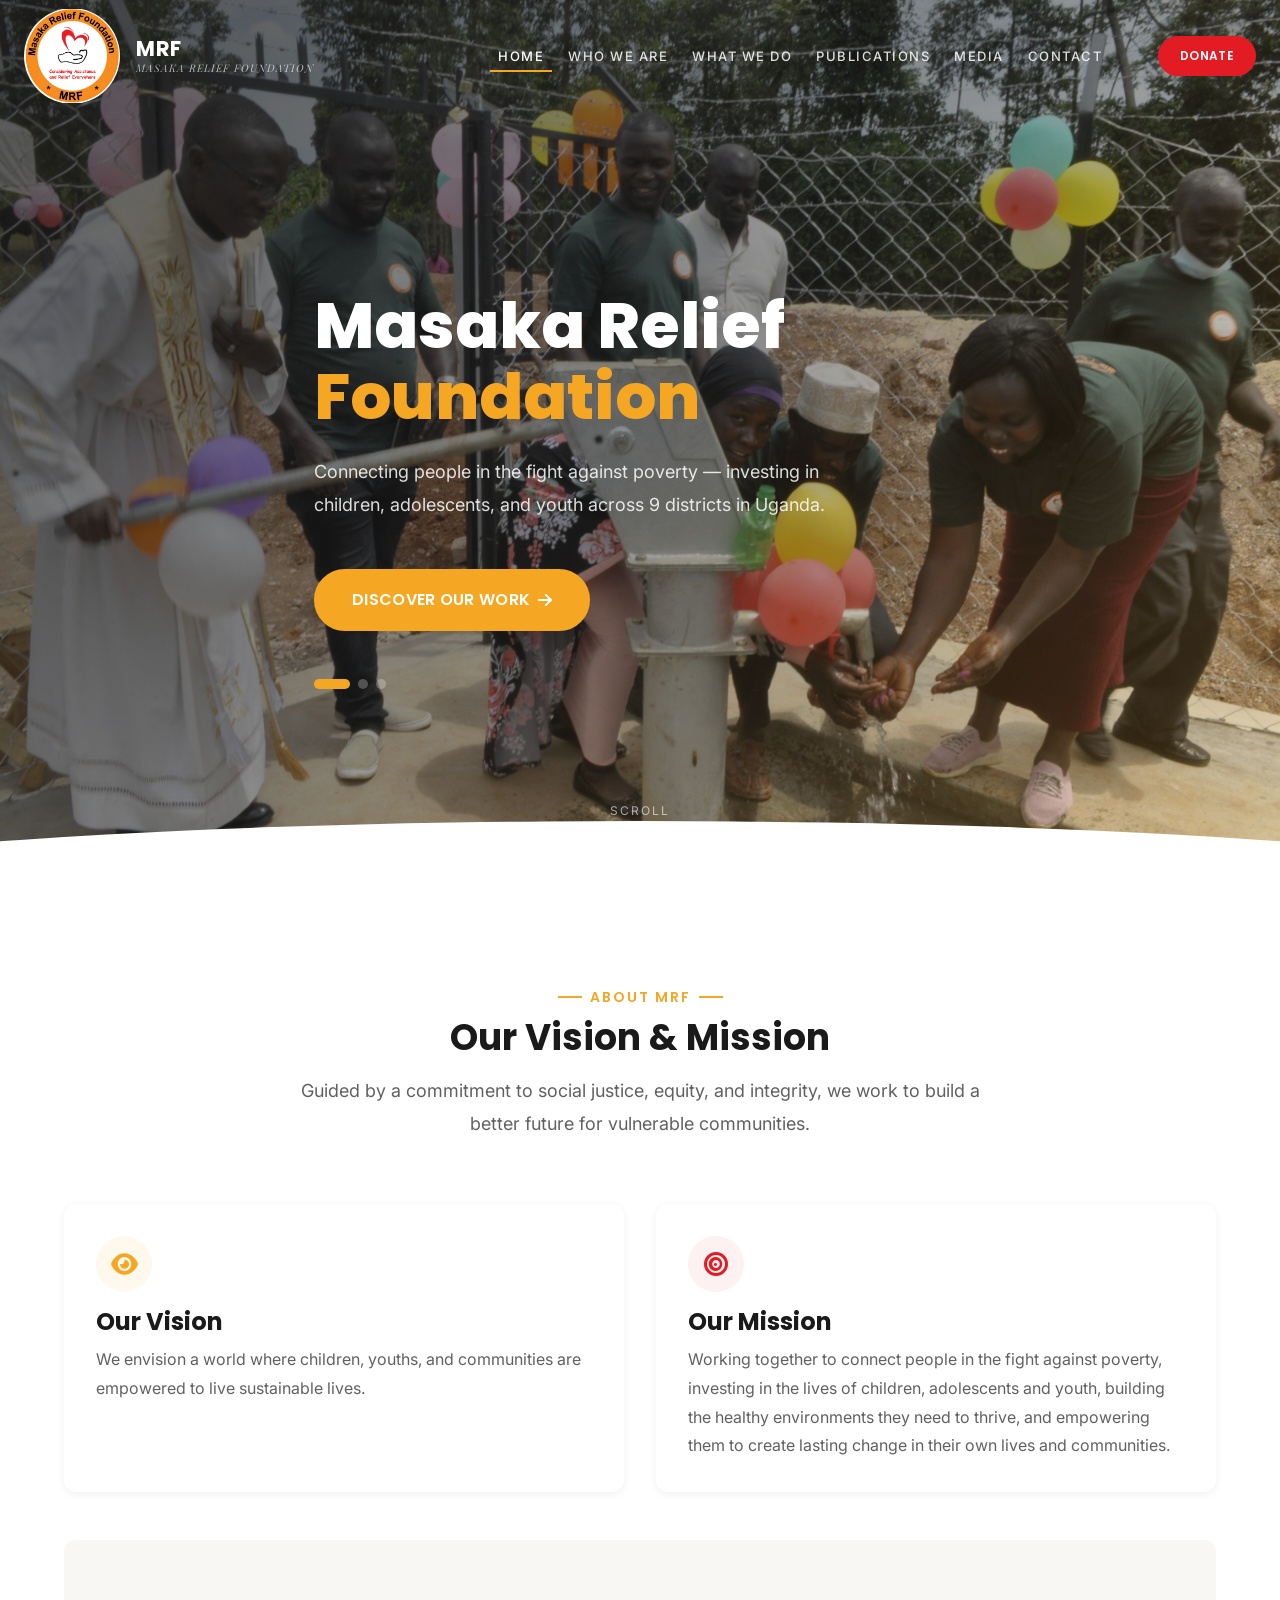
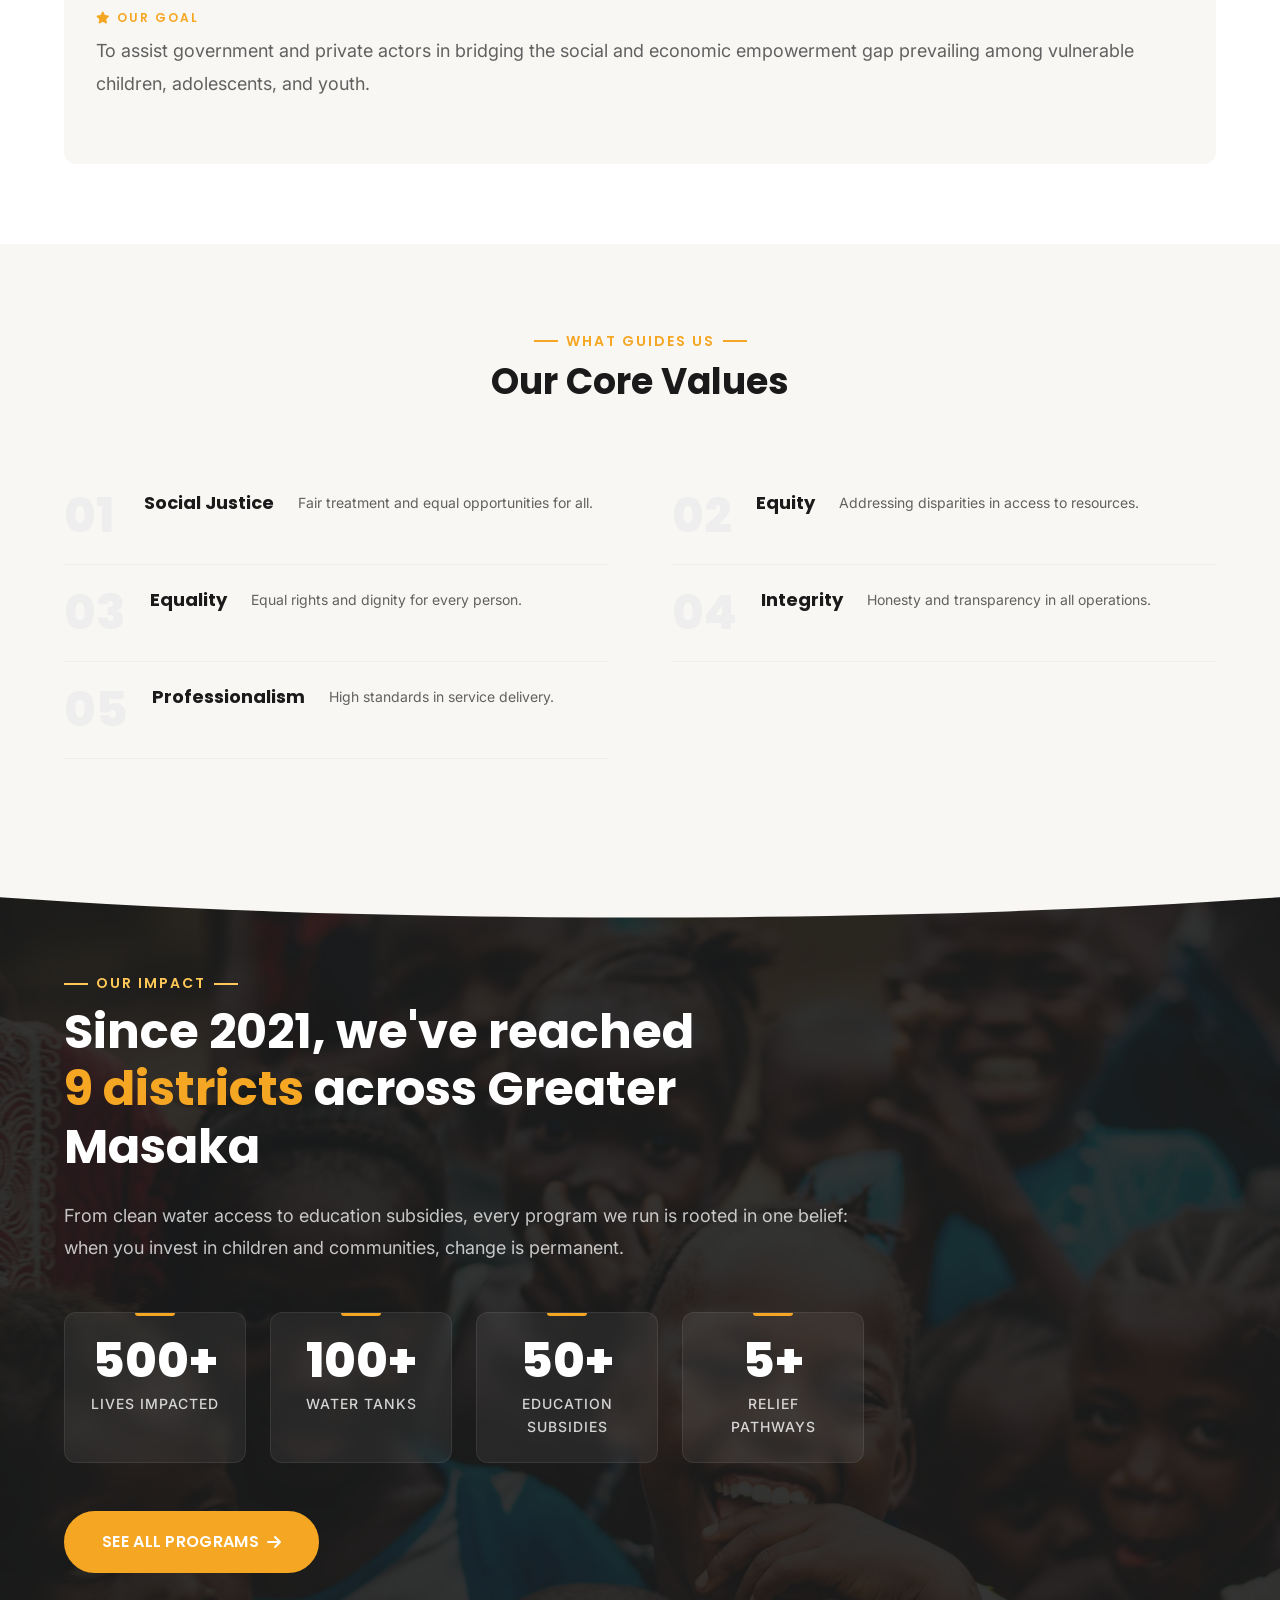
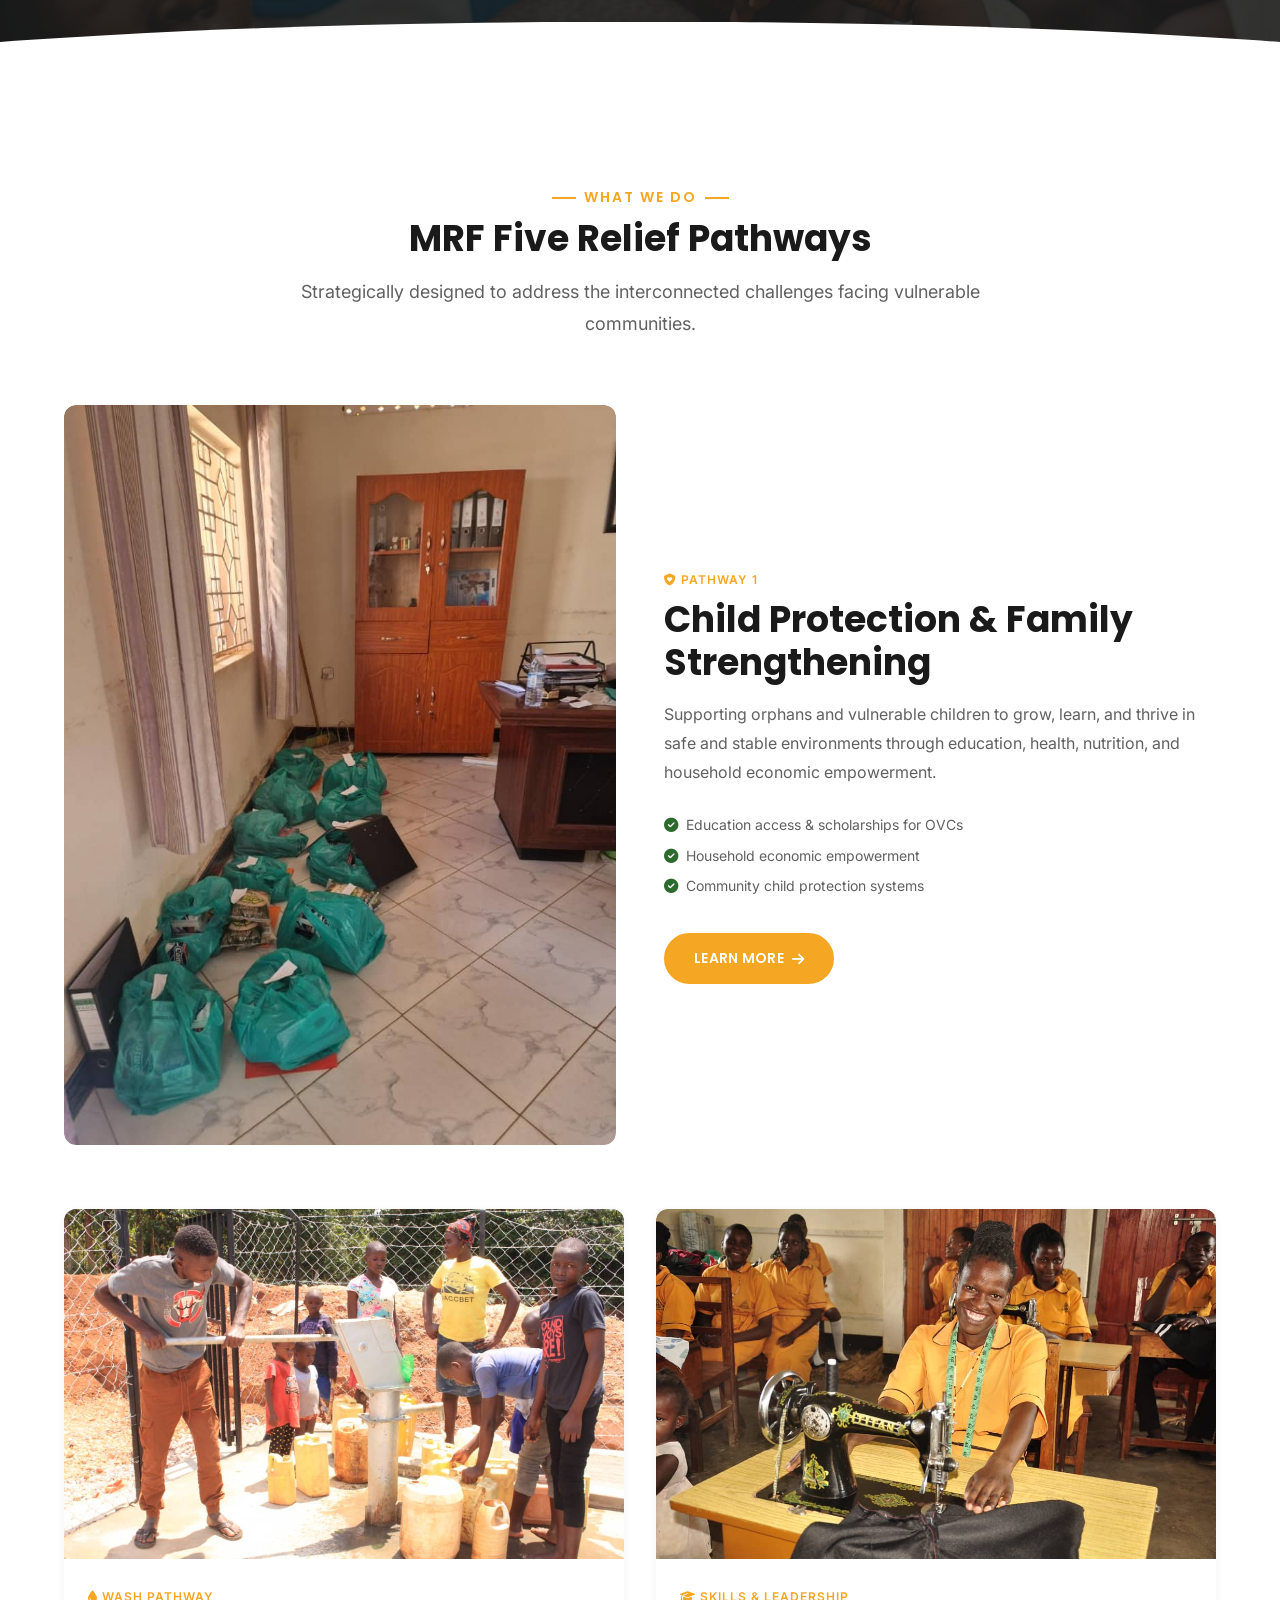
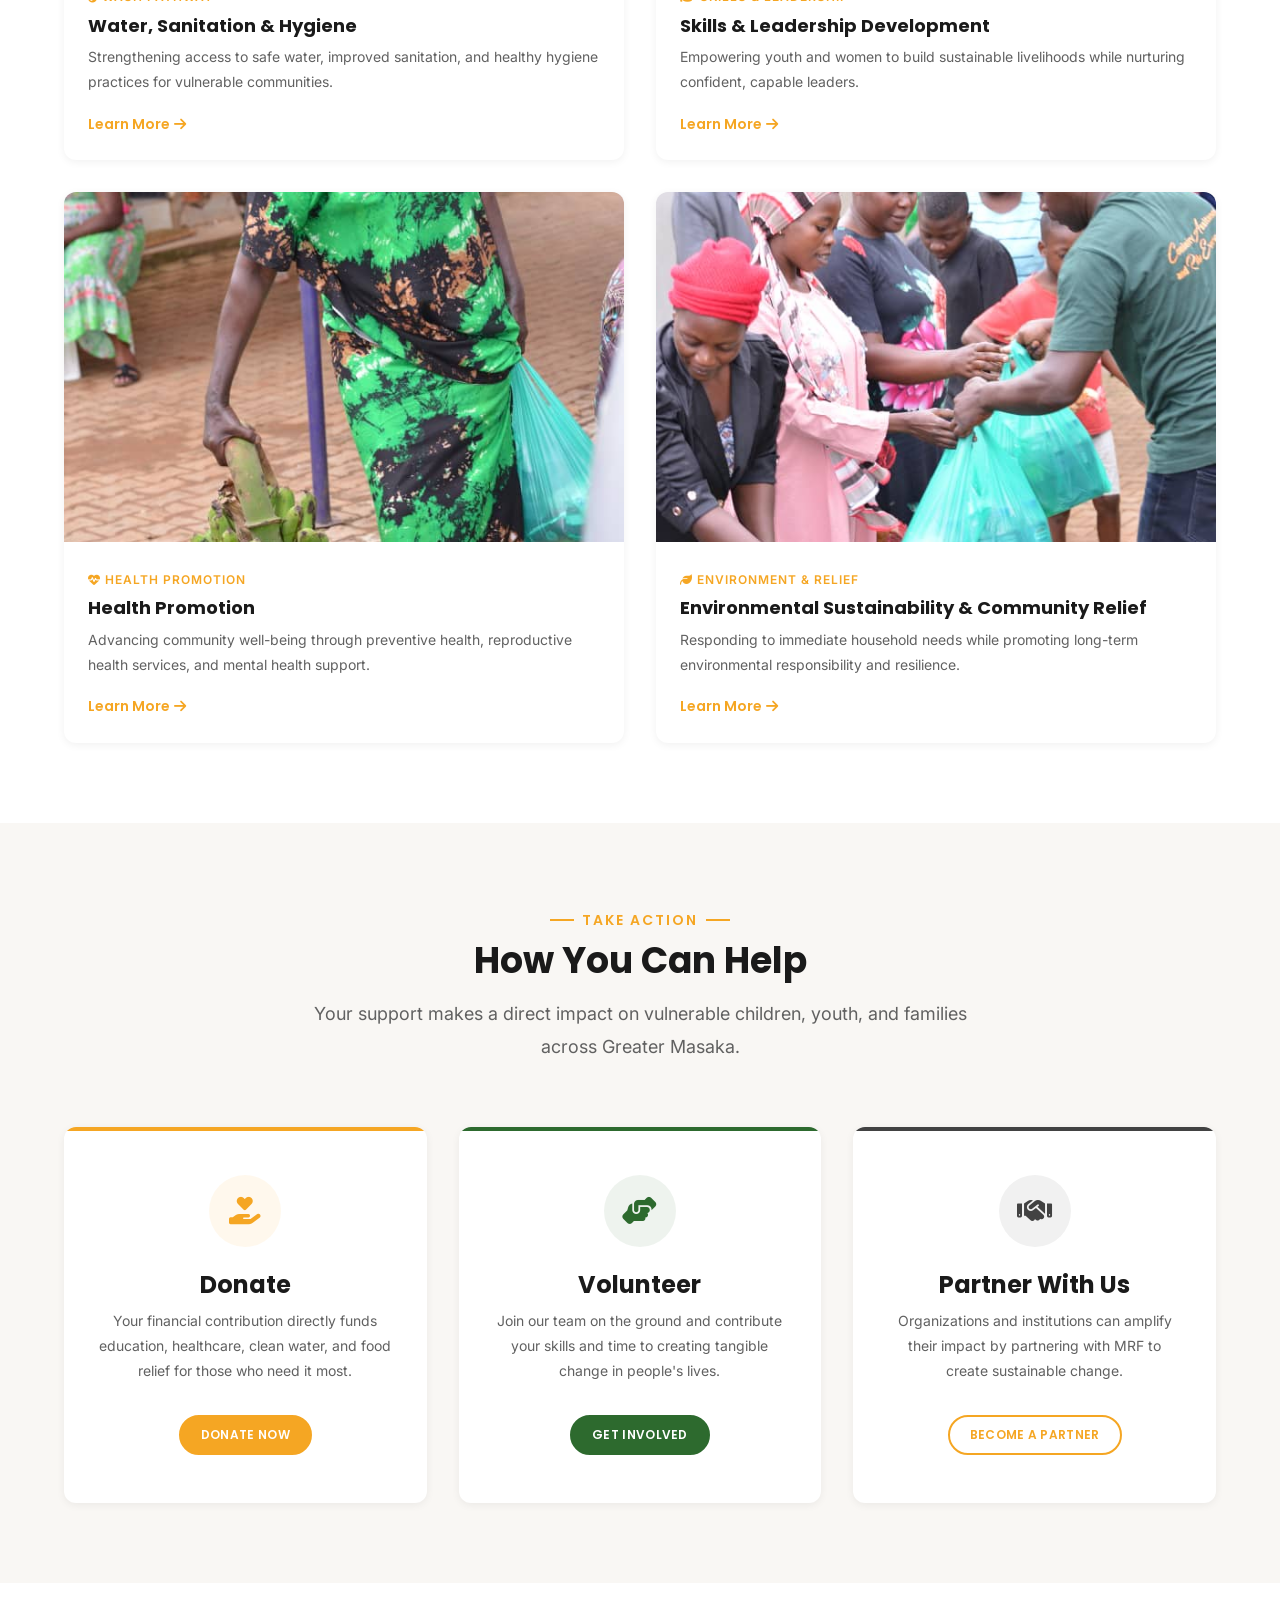
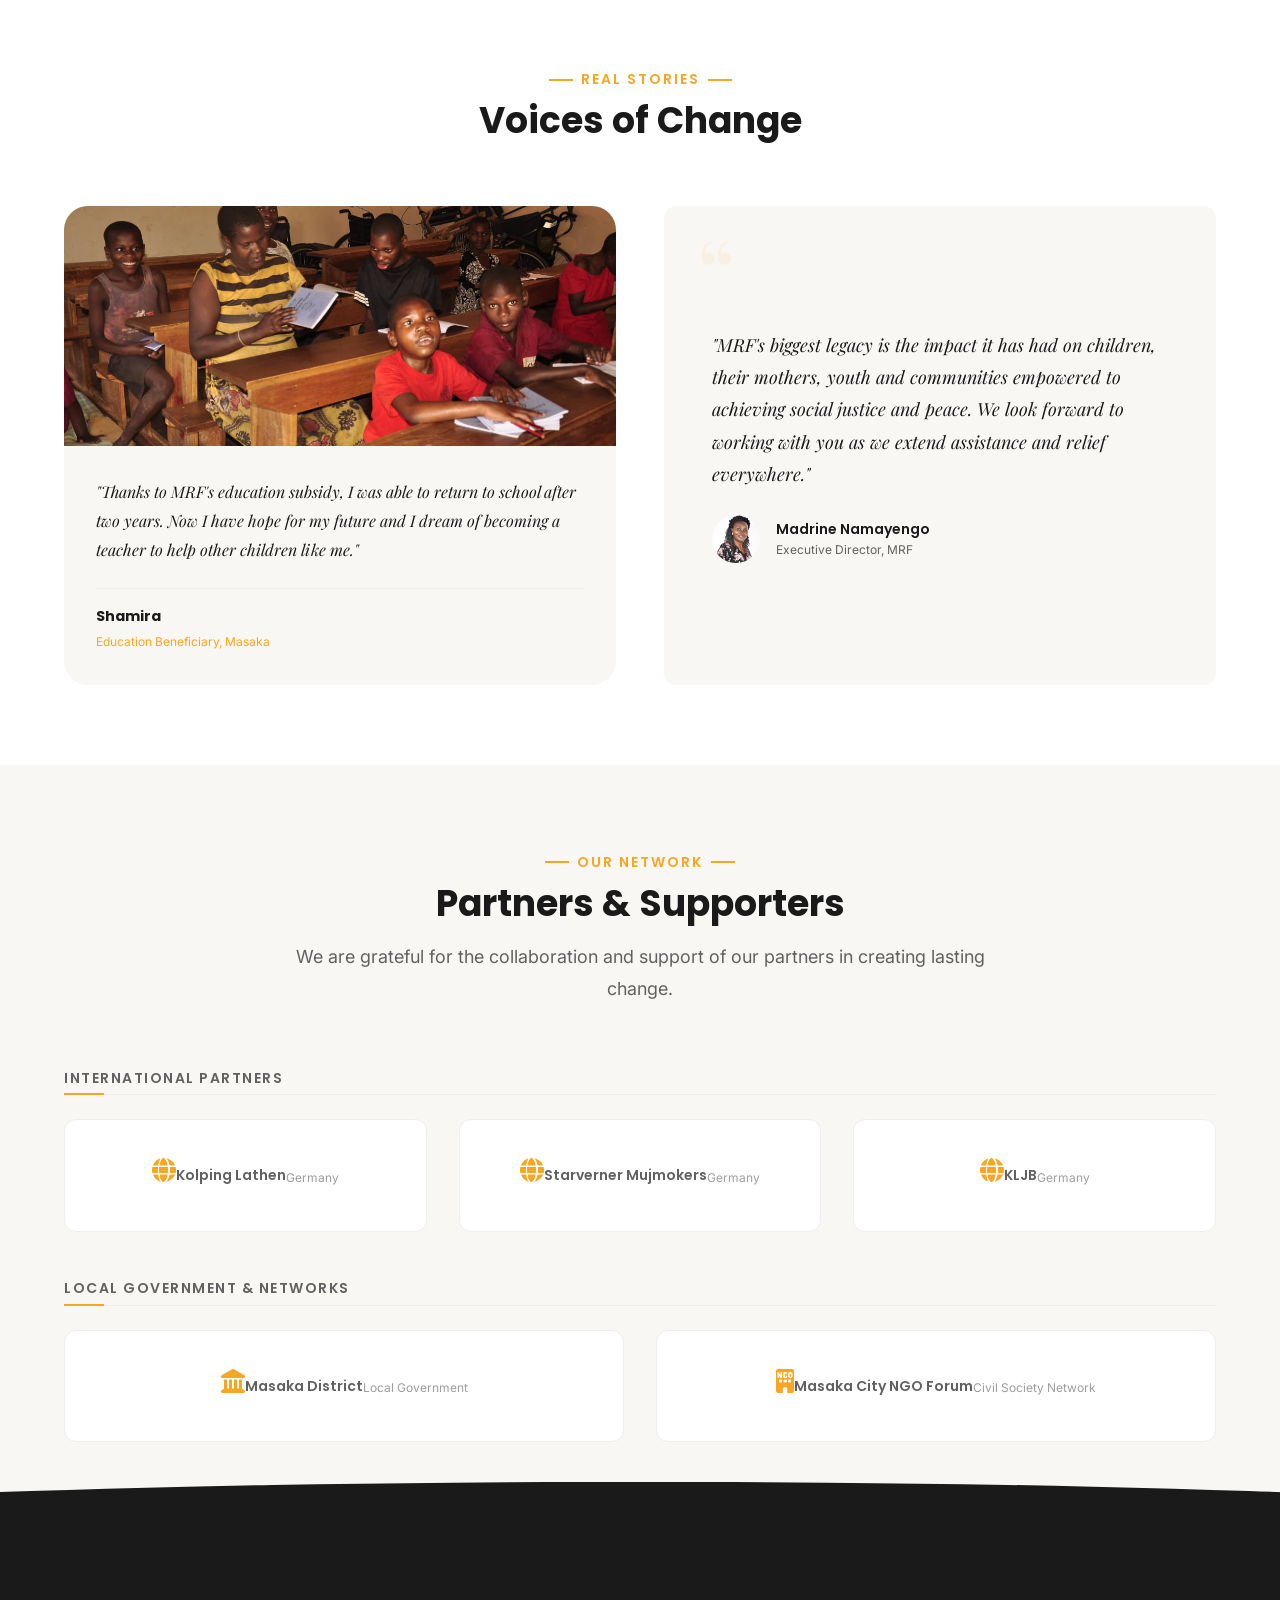
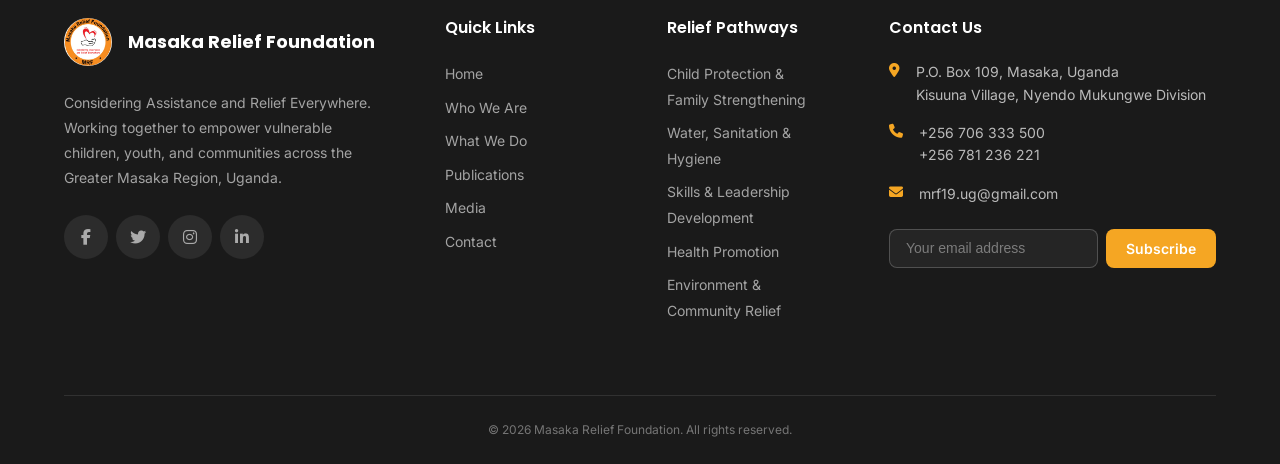
==== commit 7684ff63: "Refactor program sections to align with new Relief Pathways structure - Updated footer links in medi" ====
--- a/index.html
+++ b/index.html
@@ -68,18 +68,10 @@
     </div>
     <div class="hero__overlay"></div>
     <div class="container hero__content">
-      <div class="hero__tagline">
-        <span class="hero__tagline-acronym">CARE</span>
-        <span class="hero__tagline-divider"></span>
-        Considering Assistance and Relief Everywhere
-      </div>
-      <h1 class="hero__title">Building Futures for<br>Children in <span>Greater Masaka</span></h1>
+      <h1 class="hero__title">Masaka Relief<br><span>Foundation</span></h1>
       <p class="hero__desc">Connecting people in the fight against poverty — investing in children, adolescents, and youth across 9 districts in Uganda.</p>
       <div class="hero__actions">
-        <a href="contact.html#donate" class="btn btn--accent btn--lg btn--pill">
-          <i class="fas fa-hand-holding-heart"></i> Donate Now
-        </a>
-        <a href="#about" class="hero__text-link">
+        <a href="what-we-do.html" class="btn btn--primary btn--lg btn--pill">
           Discover Our Work <i class="fas fa-arrow-right"></i>
         </a>
       </div>
@@ -202,7 +194,7 @@
             </div>
             <div class="impact-story__stat">
               <div class="stat__number" data-target="5">0</div>
-              <div class="stat__label">Program Pillars</div>
+              <div class="stat__label">Relief Pathways</div>
             </div>
           </div>
           <a href="what-we-do.html" class="btn btn--primary btn--lg btn--pill">
@@ -217,77 +209,77 @@
       <div class="container">
         <div class="section-header reveal">
           <span class="section-header__label">What We Do</span>
-          <h2 class="section-header__title">Five Pillars of Impact</h2>
+          <h2 class="section-header__title">MRF Five Relief Pathways</h2>
           <p class="section-header__desc">Strategically designed to address the interconnected challenges facing vulnerable communities.</p>
         </div>
 
-        <!-- Featured program -->
+        <!-- Featured pathway -->
         <div class="program-featured reveal">
           <div class="program-featured__image">
             <img src="assets/images/programs/child-youth/education-subsidy-1.jpg" alt="Education subsidy distribution for orphans and vulnerable children" loading="lazy">
           </div>
           <div class="program-featured__body">
-            <span class="card__label"><i class="fas fa-child-reaching"></i> Flagship Program</span>
-            <h3 class="program-featured__title">Child & Youth Empowerment</h3>
-            <p>Creating safe environments where children can thrive and championing access to quality education for orphans and vulnerable children. This is at the heart of everything MRF does.</p>
+            <span class="card__label"><i class="fas fa-shield-heart"></i> Pathway 1</span>
+            <h3 class="program-featured__title">Child Protection & Family Strengthening</h3>
+            <p>Supporting orphans and vulnerable children to grow, learn, and thrive in safe and stable environments through education, health, nutrition, and household economic empowerment.</p>
             <ul class="program-featured__highlights">
-              <li><i class="fas fa-check-circle"></i> Child protection committees</li>
-              <li><i class="fas fa-check-circle"></i> Education subsidies for OVCs</li>
-              <li><i class="fas fa-check-circle"></i> Psychosocial support</li>
+              <li><i class="fas fa-check-circle"></i> Education access & scholarships for OVCs</li>
+              <li><i class="fas fa-check-circle"></i> Household economic empowerment</li>
+              <li><i class="fas fa-check-circle"></i> Community child protection systems</li>
             </ul>
-            <a href="what-we-do.html#child-youth-empowerment" class="btn btn--primary btn--pill">
+            <a href="what-we-do.html#child-protection" class="btn btn--primary btn--pill">
               Learn More <i class="fas fa-arrow-right"></i>
             </a>
           </div>
         </div>
 
-        <!-- Other 4 programs -->
+        <!-- Other 4 pathways -->
         <div class="grid grid--2 reveal program-grid">
           <article class="card">
             <div class="card__image">
               <img src="assets/images/programs/community-health/borehole-1.jpg" alt="Community borehole construction for clean water access" loading="lazy">
             </div>
             <div class="card__body">
-              <span class="card__label"><i class="fas fa-heart-pulse"></i> Community Health</span>
-              <h3 class="card__title">Community Health & Well-being</h3>
-              <p class="card__desc">Improving public health through reproductive health services, clean water access, sanitation, and hygiene practices.</p>
-              <a href="what-we-do.html#community-health" class="card__link">Learn More <i class="fas fa-arrow-right"></i></a>
+              <span class="card__label"><i class="fas fa-droplet"></i> WASH Pathway</span>
+              <h3 class="card__title">Water, Sanitation & Hygiene</h3>
+              <p class="card__desc">Strengthening access to safe water, improved sanitation, and healthy hygiene practices for vulnerable communities.</p>
+              <a href="what-we-do.html#wash" class="card__link">Learn More <i class="fas fa-arrow-right"></i></a>
             </div>
           </article>
 
           <article class="card">
             <div class="card__image">
-              <img src="assets/images/programs/livelihoods/sewing-machine.jpg" alt="Sewing machine provided to beneficiary for income generation" loading="lazy">
+              <img src="assets/images/programs/livelihoods/sewing-machine.jpg" alt="Skills training for income generation" loading="lazy">
             </div>
             <div class="card__body">
-              <span class="card__label"><i class="fas fa-seedling"></i> Livelihoods</span>
-              <h3 class="card__title">Sustainable Livelihoods</h3>
-              <p class="card__desc">Equipping vulnerable populations with skills, resources, and opportunities to generate sustainable income.</p>
-              <a href="what-we-do.html#sustainable-livelihoods" class="card__link">Learn More <i class="fas fa-arrow-right"></i></a>
+              <span class="card__label"><i class="fas fa-graduation-cap"></i> Skills & Leadership</span>
+              <h3 class="card__title">Skills & Leadership Development</h3>
+              <p class="card__desc">Empowering youth and women to build sustainable livelihoods while nurturing confident, capable leaders.</p>
+              <a href="what-we-do.html#skills-leadership" class="card__link">Learn More <i class="fas fa-arrow-right"></i></a>
             </div>
           </article>
 
           <article class="card">
             <div class="card__image">
-              <img src="assets/images/programs/household-stability/food-relief.jpg" alt="Food relief distribution to vulnerable households" loading="lazy">
+              <img src="assets/images/programs/household-stability/food-relief.jpg" alt="Health promotion and community support" loading="lazy">
             </div>
             <div class="card__body">
-              <span class="card__label"><i class="fas fa-house-chimney"></i> Household Stability</span>
-              <h3 class="card__title">Household Stability</h3>
-              <p class="card__desc">Supporting households facing food insecurity with food assistance, shelter solutions, and critical items.</p>
-              <a href="what-we-do.html#household-stability" class="card__link">Learn More <i class="fas fa-arrow-right"></i></a>
+              <span class="card__label"><i class="fas fa-heart-pulse"></i> Health Promotion</span>
+              <h3 class="card__title">Health Promotion</h3>
+              <p class="card__desc">Advancing community well-being through preventive health, reproductive health services, and mental health support.</p>
+              <a href="what-we-do.html#health-promotion" class="card__link">Learn More <i class="fas fa-arrow-right"></i></a>
             </div>
           </article>
 
           <article class="card">
             <div class="card__image">
-              <img src="assets/images/programs/environment/community-environment.jpg" alt="Environmental conservation and tree planting activities" loading="lazy">
+              <img src="assets/images/programs/environment/community-environment.jpg" alt="Environmental sustainability and community relief" loading="lazy">
             </div>
             <div class="card__body">
-              <span class="card__label"><i class="fas fa-tree"></i> Environment</span>
-              <h3 class="card__title">Environmental Stewardship</h3>
-              <p class="card__desc">Engaging communities in sustainable resource management, conservation, and climate adaptation.</p>
-              <a href="what-we-do.html#environmental-stewardship" class="card__link">Learn More <i class="fas fa-arrow-right"></i></a>
+              <span class="card__label"><i class="fas fa-leaf"></i> Environment & Relief</span>
+              <h3 class="card__title">Environmental Sustainability & Community Relief</h3>
+              <p class="card__desc">Responding to immediate household needs while promoting long-term environmental responsibility and resilience.</p>
+              <a href="what-we-do.html#environment-relief" class="card__link">Learn More <i class="fas fa-arrow-right"></i></a>
             </div>
           </article>
         </div>
@@ -450,13 +442,13 @@
           </ul>
         </div>
         <div>
-          <h4 class="footer__heading">Programs</h4>
+          <h4 class="footer__heading">Relief Pathways</h4>
           <ul class="footer__links">
-            <li><a href="what-we-do.html#child-youth-empowerment">Child & Youth Empowerment</a></li>
-            <li><a href="what-we-do.html#community-health">Community Health</a></li>
-            <li><a href="what-we-do.html#sustainable-livelihoods">Sustainable Livelihoods</a></li>
-            <li><a href="what-we-do.html#household-stability">Household Stability</a></li>
-            <li><a href="what-we-do.html#environmental-stewardship">Environmental Stewardship</a></li>
+            <li><a href="what-we-do.html#child-protection">Child Protection & Family Strengthening</a></li>
+            <li><a href="what-we-do.html#wash">Water, Sanitation & Hygiene</a></li>
+            <li><a href="what-we-do.html#skills-leadership">Skills & Leadership Development</a></li>
+            <li><a href="what-we-do.html#health-promotion">Health Promotion</a></li>
+            <li><a href="what-we-do.html#environment-relief">Environment & Community Relief</a></li>
           </ul>
         </div>
         <div>
@@ -485,13 +477,6 @@
     </div>
   </footer>
 
-  <!-- Mobile Sticky Donate CTA -->
-  <div class="mobile-sticky-cta" id="mobile-sticky-cta">
-    <a href="contact.html#donate" class="btn btn--accent btn--pill mobile-sticky-cta__btn">
-      <i class="fas fa-hand-holding-heart"></i> Donate Now
-    </a>
-  </div>
-
   <script src="assets/js/main.js"></script>
 </body>
 </html>
--- a/assets/css/style.css
+++ b/assets/css/style.css
@@ -392,54 +392,70 @@
 .nav-overlay {
   display: none;
   position: fixed;
-  inset: 0;
-  background: var(--color-bg-dark);
+  top: 0;
+  left: 0;
+  right: 0;
+  background: #fff;
   z-index: var(--z-modal-backdrop);
-  padding-top: 100px;
-  opacity: 0;
-  visibility: hidden;
-  transition: opacity var(--transition-base), visibility var(--transition-base);
-  overflow-y: auto;
+  padding-top: 0;
+  max-height: 0;
+  overflow: hidden;
+  box-shadow: 0 4px 20px rgba(0, 0, 0, 0.1);
+  transition: max-height 0.35s cubic-bezier(0.4, 0, 0.2, 1),
+              padding 0.35s cubic-bezier(0.4, 0, 0.2, 1);
 }
 
 .nav-overlay.active {
-  opacity: 1;
-  visibility: visible;
+  max-height: 100vh;
+  padding-top: 80px;
+  padding-bottom: var(--space-lg);
 }
 
 .nav-overlay .nav__list {
   flex-direction: column;
+  align-items: stretch;
+  gap: 0;
+  padding: var(--space-sm) var(--space-lg);
+}
+
+.nav-overlay .nav__link {
+  display: flex;
   align-items: center;
-  gap: var(--space-xs);
-  padding: 0 var(--container-padding);
-}
-
-.nav-overlay .nav__link {
-  display: block;
   width: 100%;
-  text-align: center;
-  font-size: var(--fs-body-lg);
-  color: rgba(255, 255, 255, 0.7);
+  font-size: 0.95rem;
+  color: var(--color-text);
   font-weight: var(--fw-medium);
-  text-transform: uppercase;
-  letter-spacing: 2px;
-  padding: var(--space-md) var(--space-lg);
+  text-transform: none;
+  letter-spacing: 0.5px;
+  padding: 0.875rem var(--space-md);
   border-radius: var(--radius-md);
+  border-bottom: 1px solid rgba(0, 0, 0, 0.06);
   transition: color var(--transition-fast), background var(--transition-fast);
+}
+
+.nav-overlay .nav__link:last-child {
+  border-bottom: none;
 }
 
 .nav-overlay .nav__link::after {
   display: none;
 }
 
-.nav-overlay .nav__link:hover,
-.nav-overlay .nav__link.active {
-  color: var(--color-white);
-  background: rgba(255, 255, 255, 0.08);
+.nav-overlay .nav__link:hover {
+  color: var(--color-primary);
+  background: var(--color-primary-100);
 }
 
 .nav-overlay .nav__link.active {
   color: var(--color-primary);
+  font-weight: var(--fw-semibold);
+  background: var(--color-primary-100);
+}
+
+.nav-overlay .btn {
+  margin: var(--space-md) var(--space-lg) var(--space-sm);
+  text-align: center;
+  justify-content: center;
 }
 
 /* --- Buttons --- */
@@ -2386,8 +2402,17 @@
 @media (max-width: 768px) {
   /* Mobile header: always has a background so it doesn't blend with content */
   .header {
-    background: rgba(26, 26, 26, 0.95);
+    background: rgba(255, 255, 255, 0.97);
     backdrop-filter: blur(10px);
+    box-shadow: 0 1px 3px rgba(0, 0, 0, 0.08);
+  }
+
+  .header .header__logo-text {
+    color: var(--color-text);
+  }
+
+  .header .hamburger__line {
+    background: var(--color-text);
   }
 
   .header.scrolled {
@@ -2396,33 +2421,25 @@
 
   .hamburger { display: flex; }
 
-  /* When overlay is open, header matches the dark overlay */
+  /* When overlay is open, keep header white */
   .hamburger.active .hamburger__line {
-    background: var(--color-white);
+    background: var(--color-text);
   }
 
   .header.nav-open,
   .header.nav-open.scrolled {
-    background: var(--color-bg-dark);
+    background: #fff;
     box-shadow: none;
   }
 
   .header.nav-open .header__logo-text {
-    color: var(--color-white);
+    color: var(--color-text);
   }
 
   .nav { display: none; }
 
   .nav-overlay {
-    display: flex;
-    flex-direction: column;
-    align-items: center;
-    justify-content: center;
-    pointer-events: none;
-  }
-
-  .nav-overlay.active {
-    pointer-events: auto;
+    display: block;
   }
 
   .header__logo img {
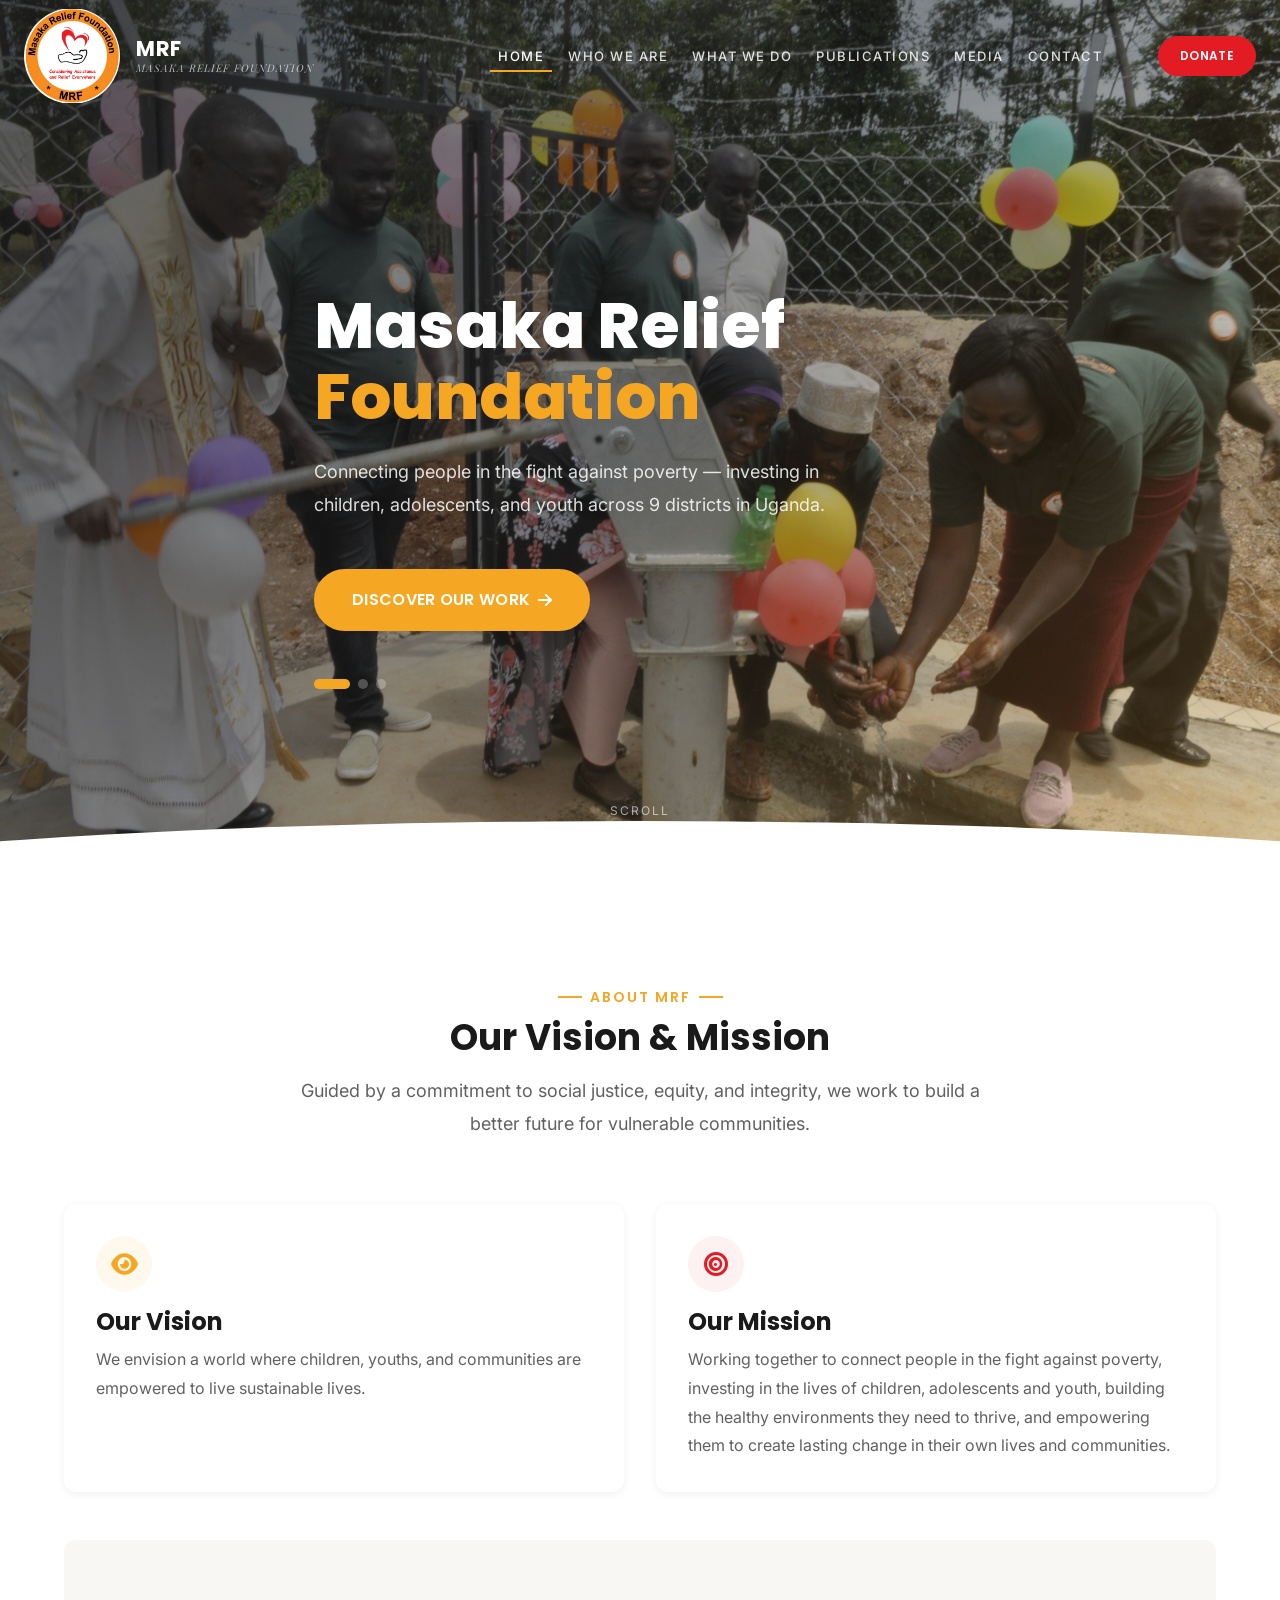
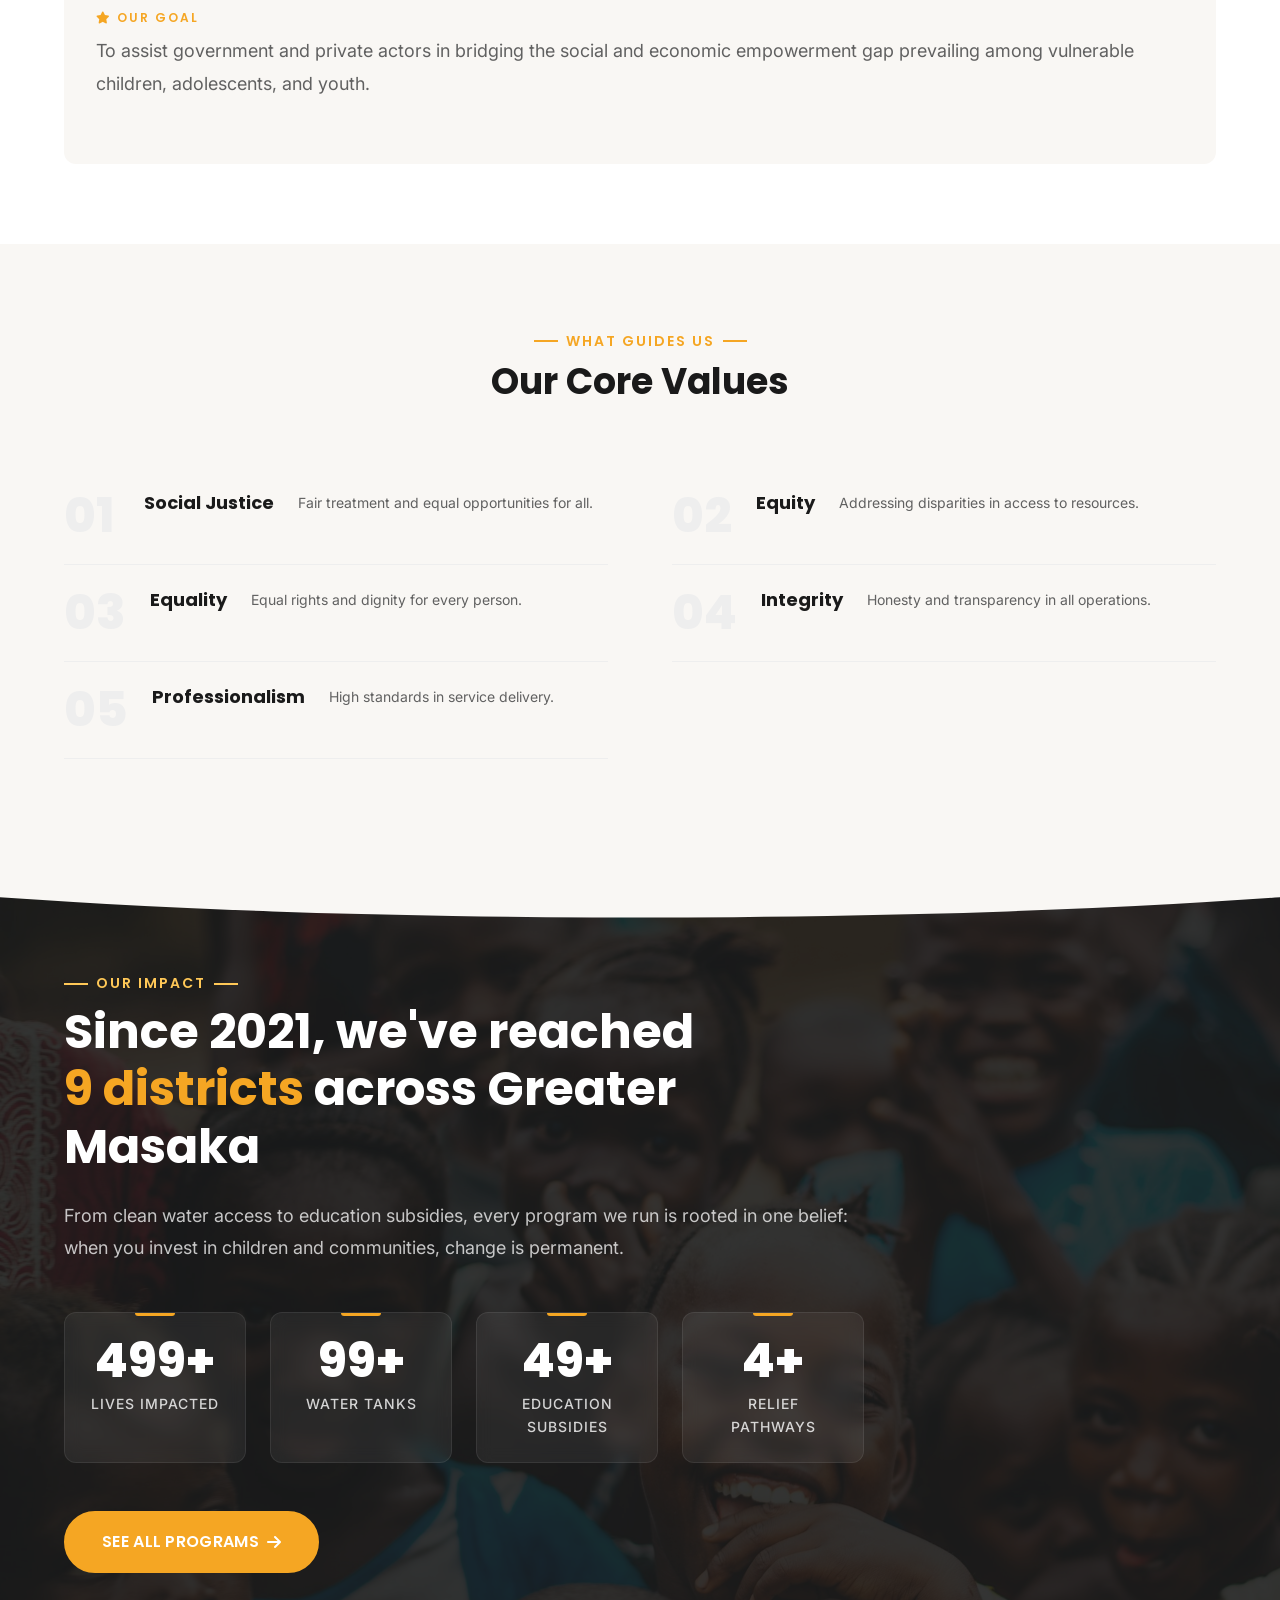
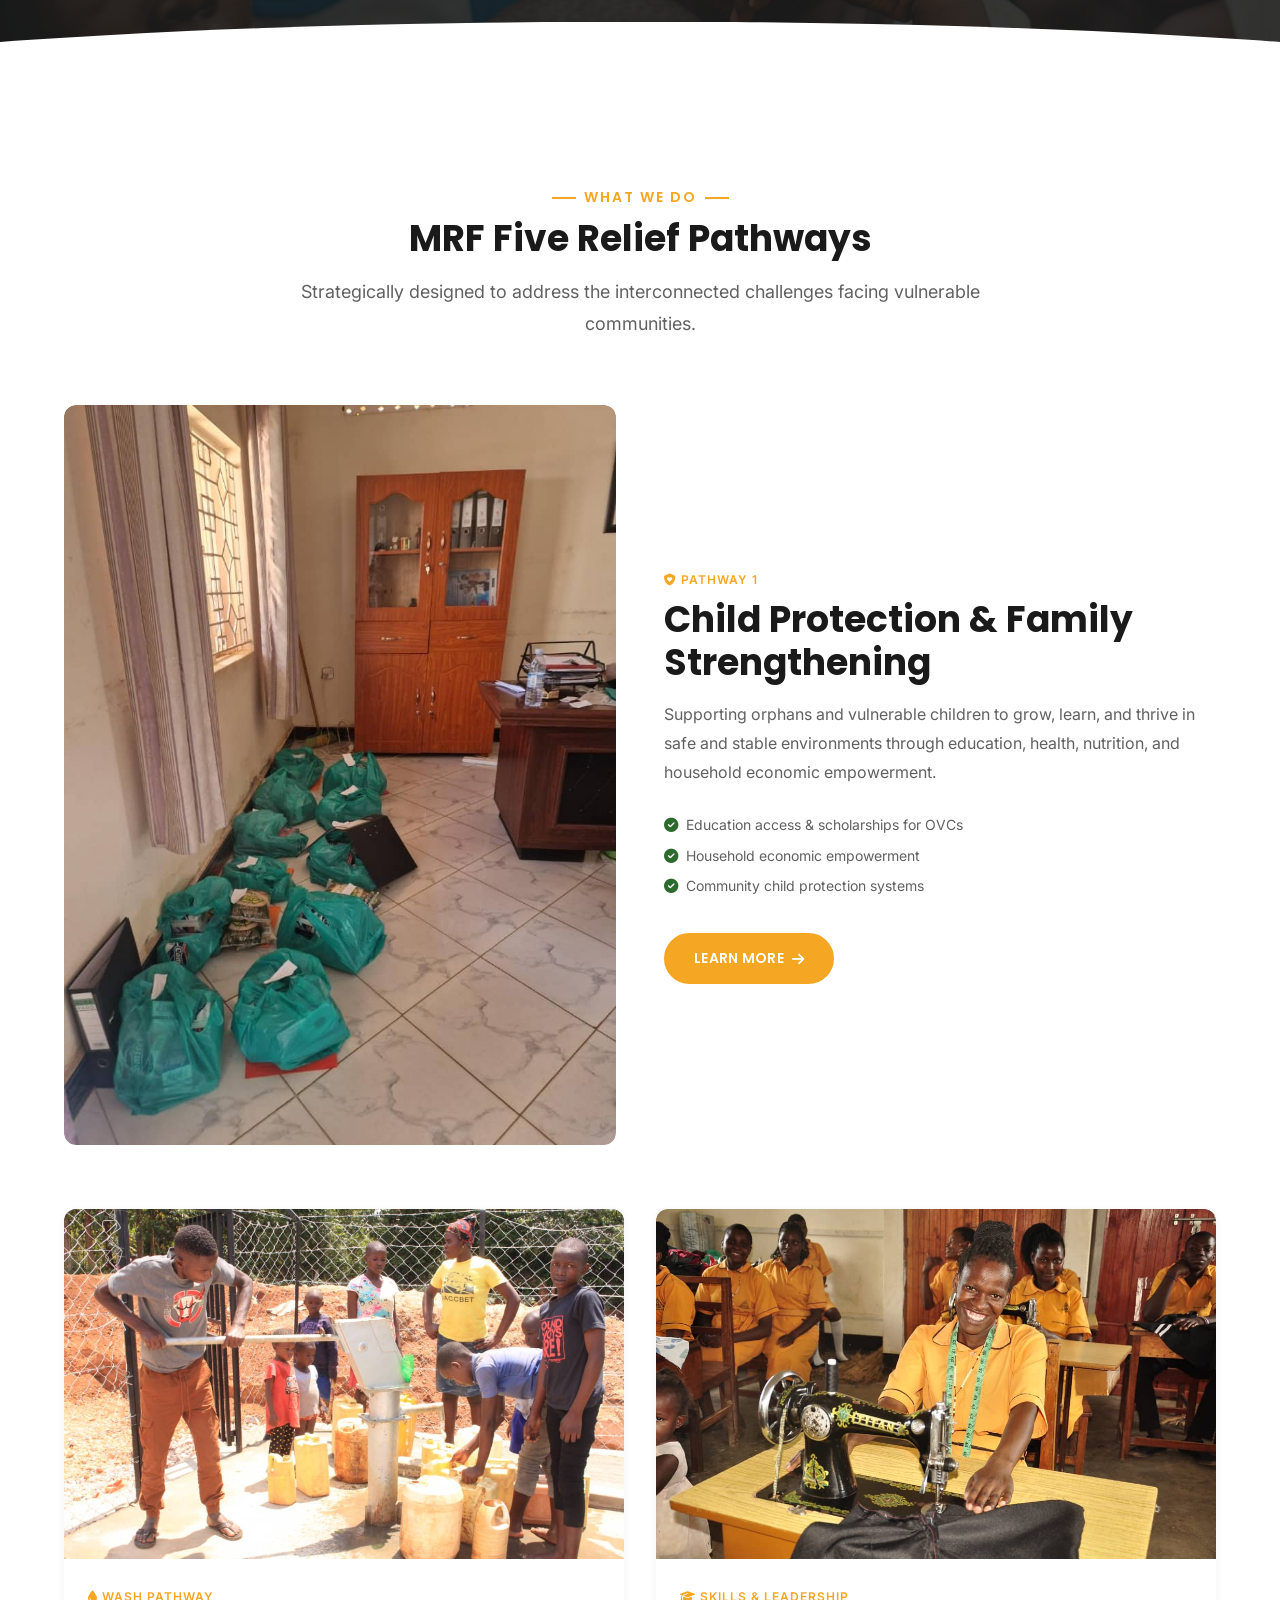
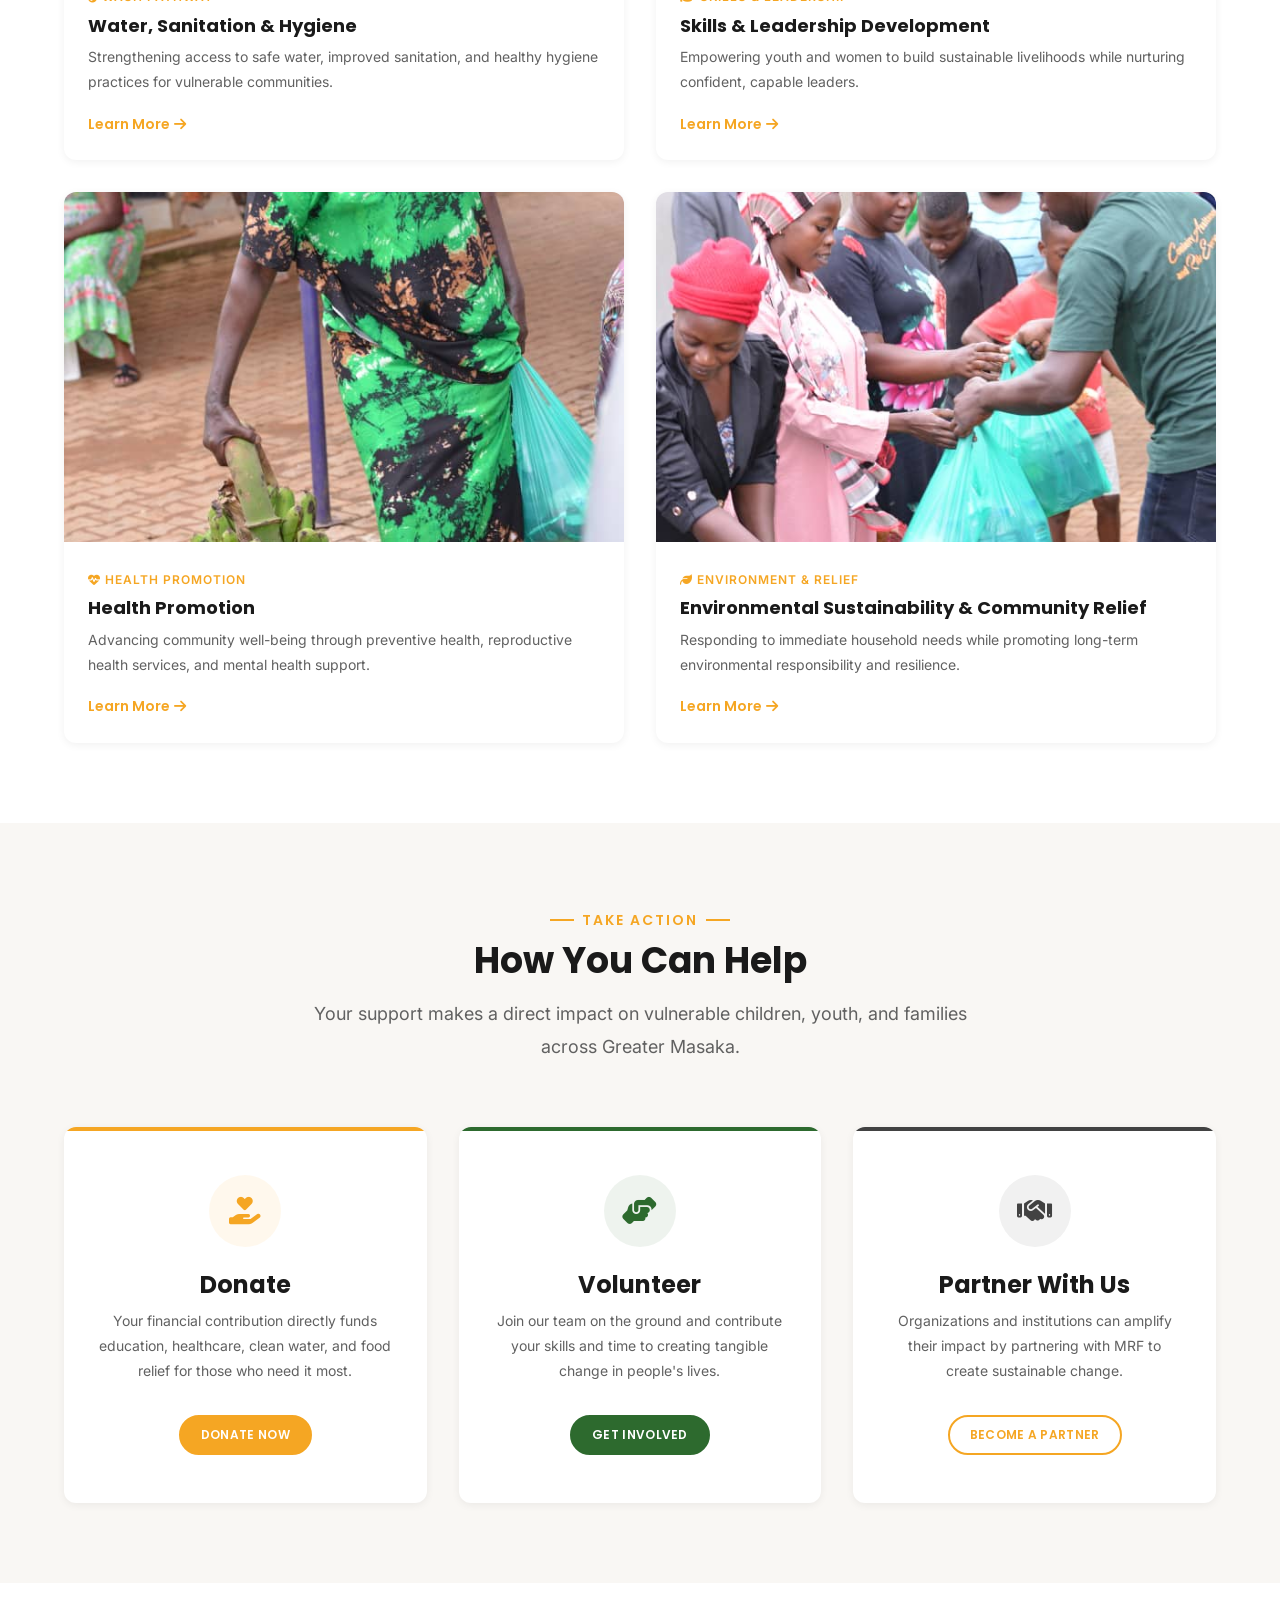
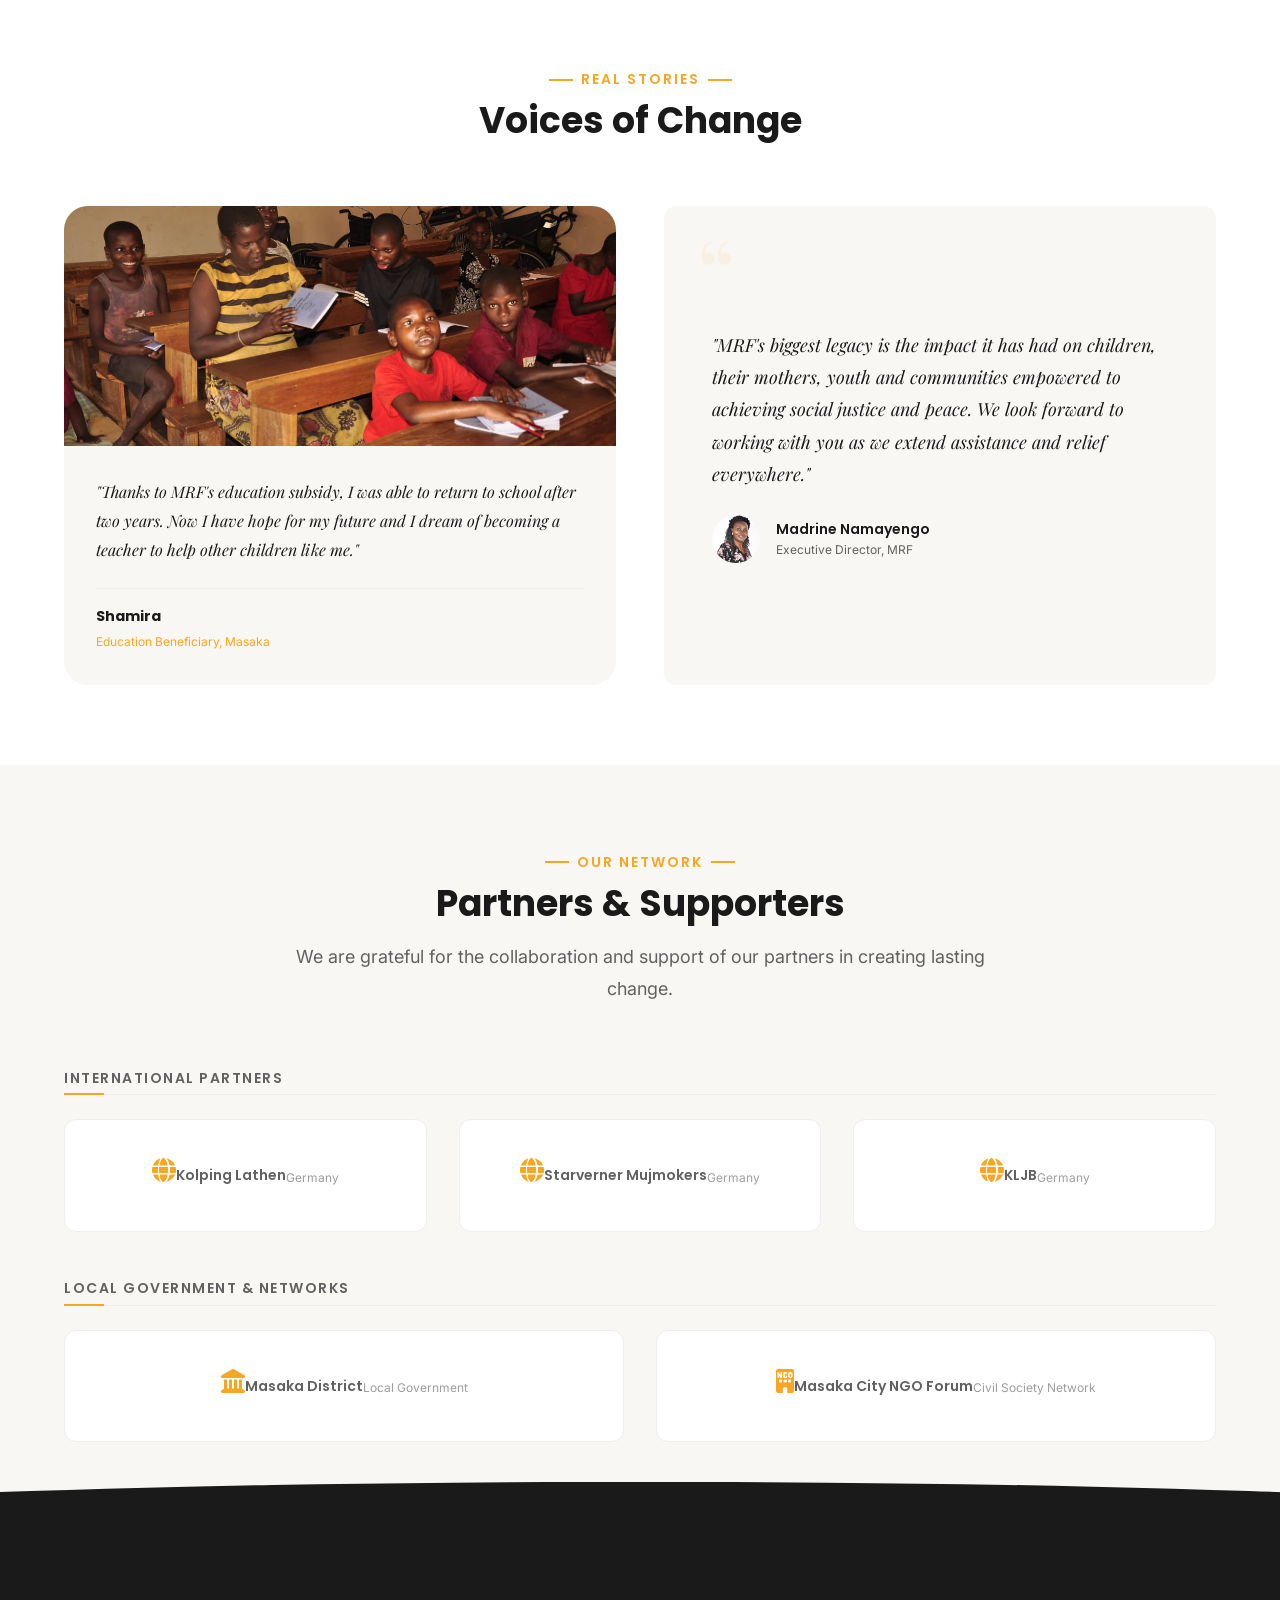
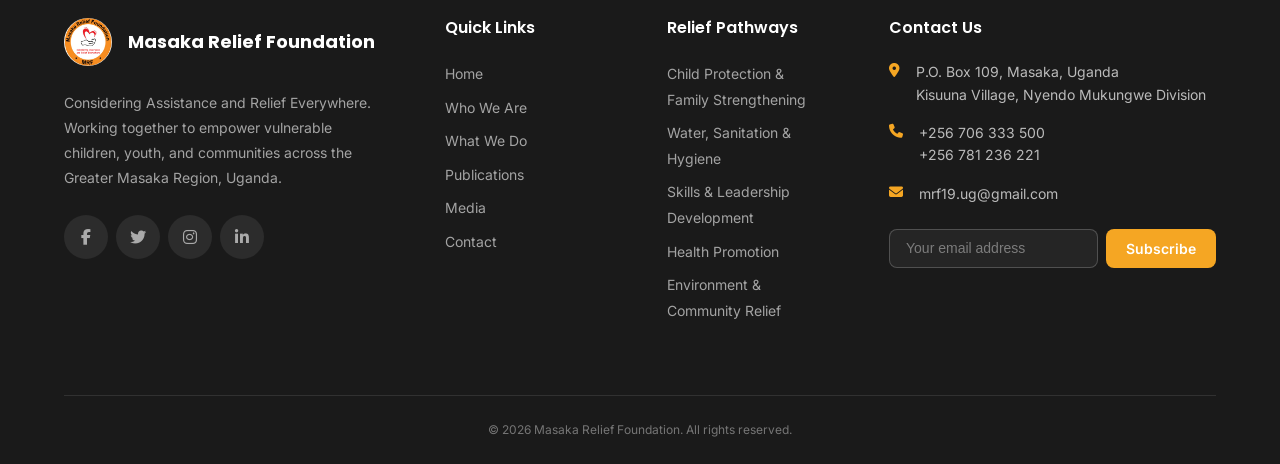
==== commit 5e804879: "Add Open Graph meta tags, canonical links, and sitemap for improved SEO" ====
--- a/index.html
+++ b/index.html
@@ -8,10 +8,32 @@
   <meta property="og:title" content="Masaka Relief Foundation | Empowering Communities in Uganda">
   <meta property="og:description" content="Working together to connect people in the fight against poverty in Greater Masaka, Uganda.">
   <meta property="og:type" content="website">
-  <meta property="og:image" content="assets/images/logo/mrf-logo.jpg">
+  <meta property="og:image" content="https://mrf-uganda.org/assets/images/logo/mrf-logo.jpg">
+  <meta property="og:url" content="https://mrf-uganda.org/">
+  <link rel="canonical" href="https://mrf-uganda.org/">
   <link rel="icon" href="assets/images/logo/mrf-logo.jpg" type="image/jpeg">
   <link rel="stylesheet" href="https://cdnjs.cloudflare.com/ajax/libs/font-awesome/6.5.1/css/all.min.css">
   <link rel="stylesheet" href="assets/css/style.css">
+  <script type="application/ld+json">
+  {
+    "@context": "https://schema.org",
+    "@type": "NGO",
+    "name": "Masaka Relief Foundation",
+    "alternateName": "MRF",
+    "url": "https://mrf-uganda.org",
+    "logo": "https://mrf-uganda.org/assets/images/logo/mrf-logo.jpg",
+    "description": "Masaka Relief Foundation empowers vulnerable children, youth, and communities across the Greater Masaka Region, Uganda through education, health, livelihoods, and environmental programs.",
+    "address": {
+      "@type": "PostalAddress",
+      "addressLocality": "Masaka",
+      "addressRegion": "Masaka District",
+      "addressCountry": "UG"
+    },
+    "areaServed": "Greater Masaka Region, Uganda",
+    "foundingDate": "2021",
+    "sameAs": []
+  }
+  </script>
 </head>
 <body>
   <a href="#main-content" class="skip-link">Skip to main content</a>
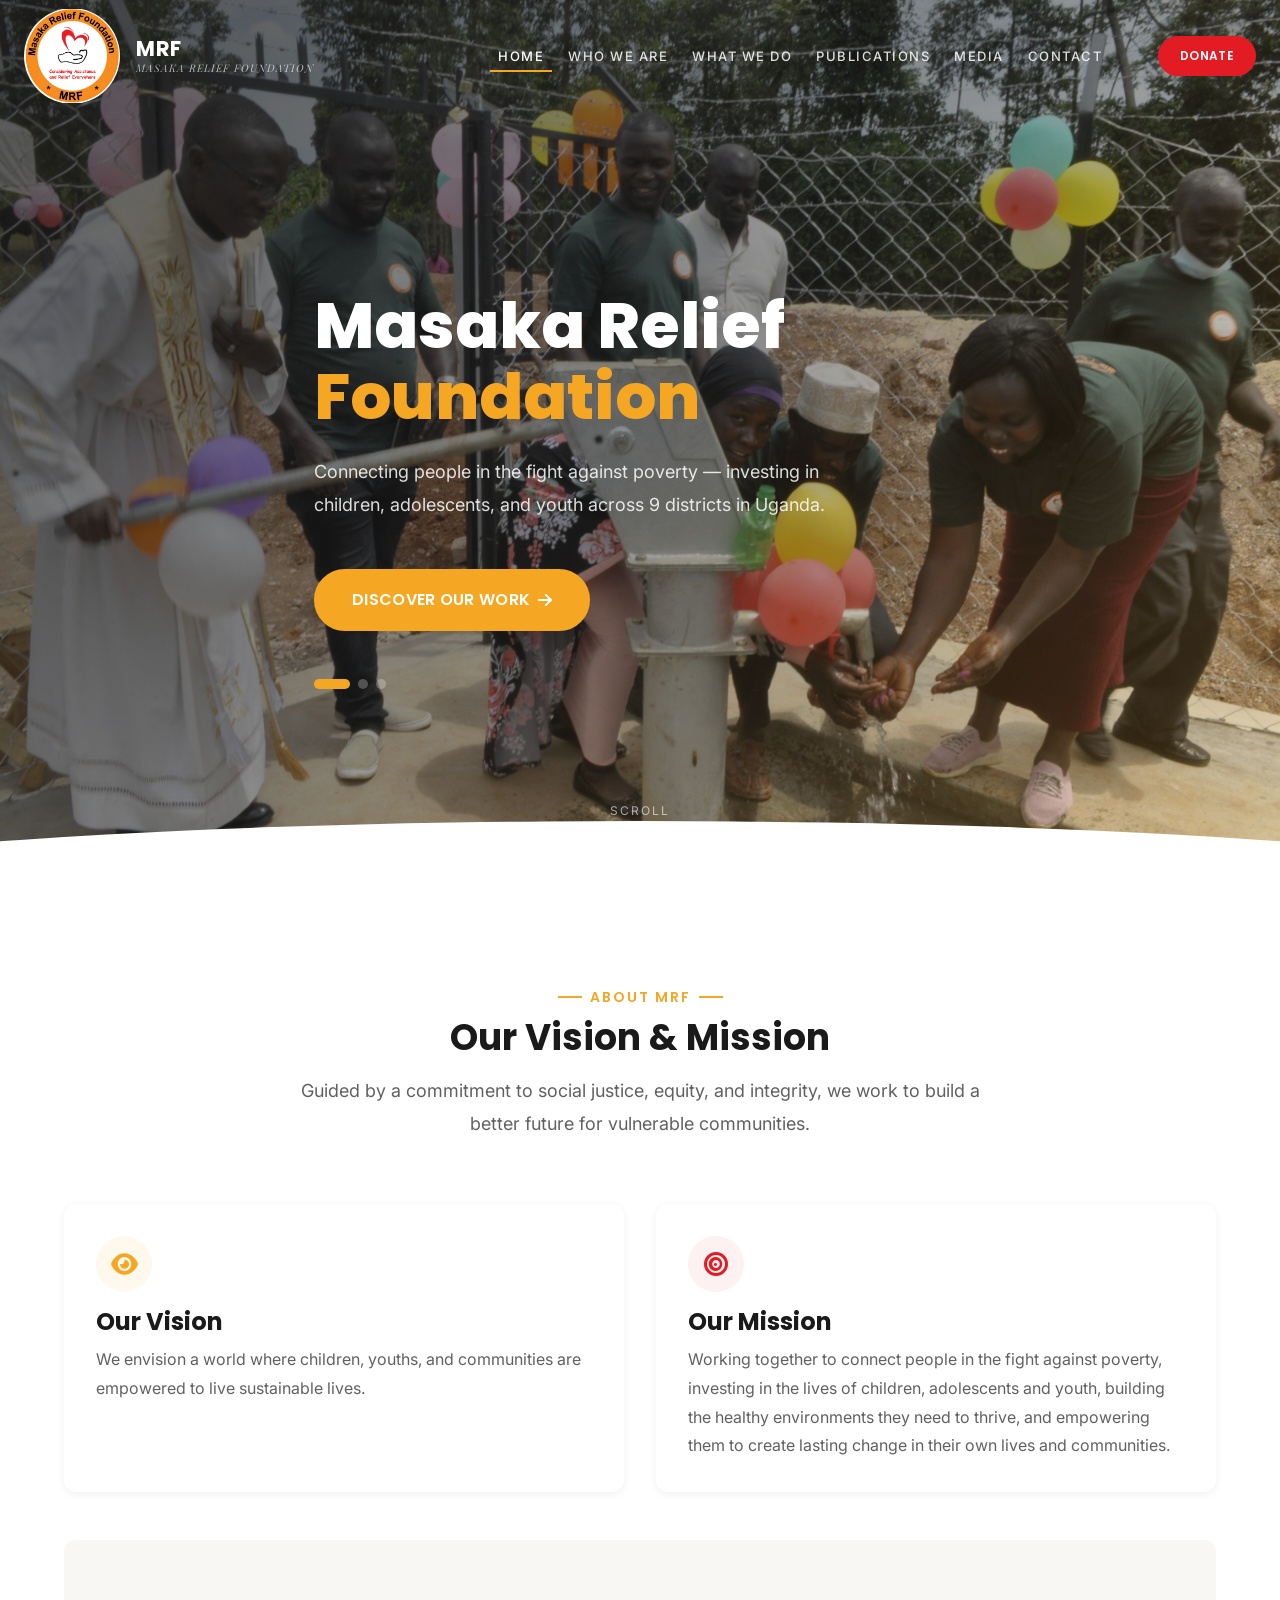
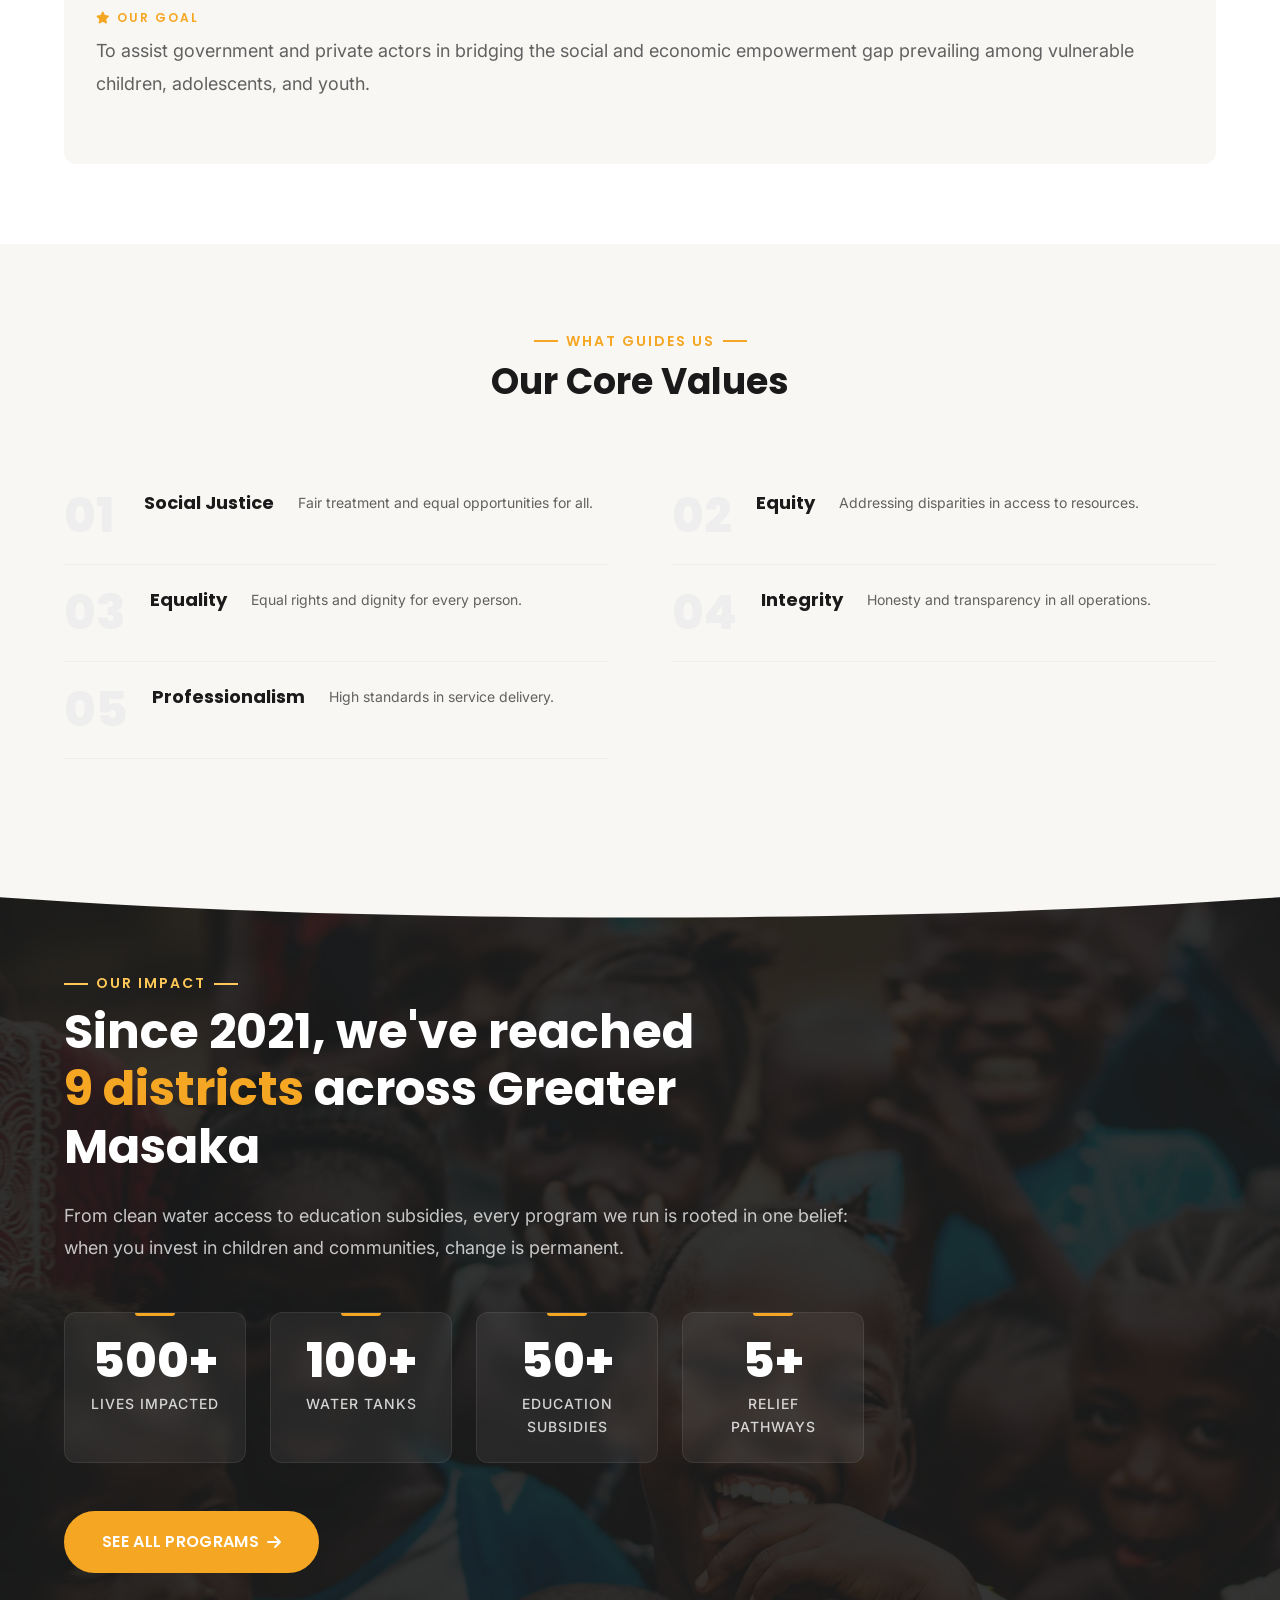
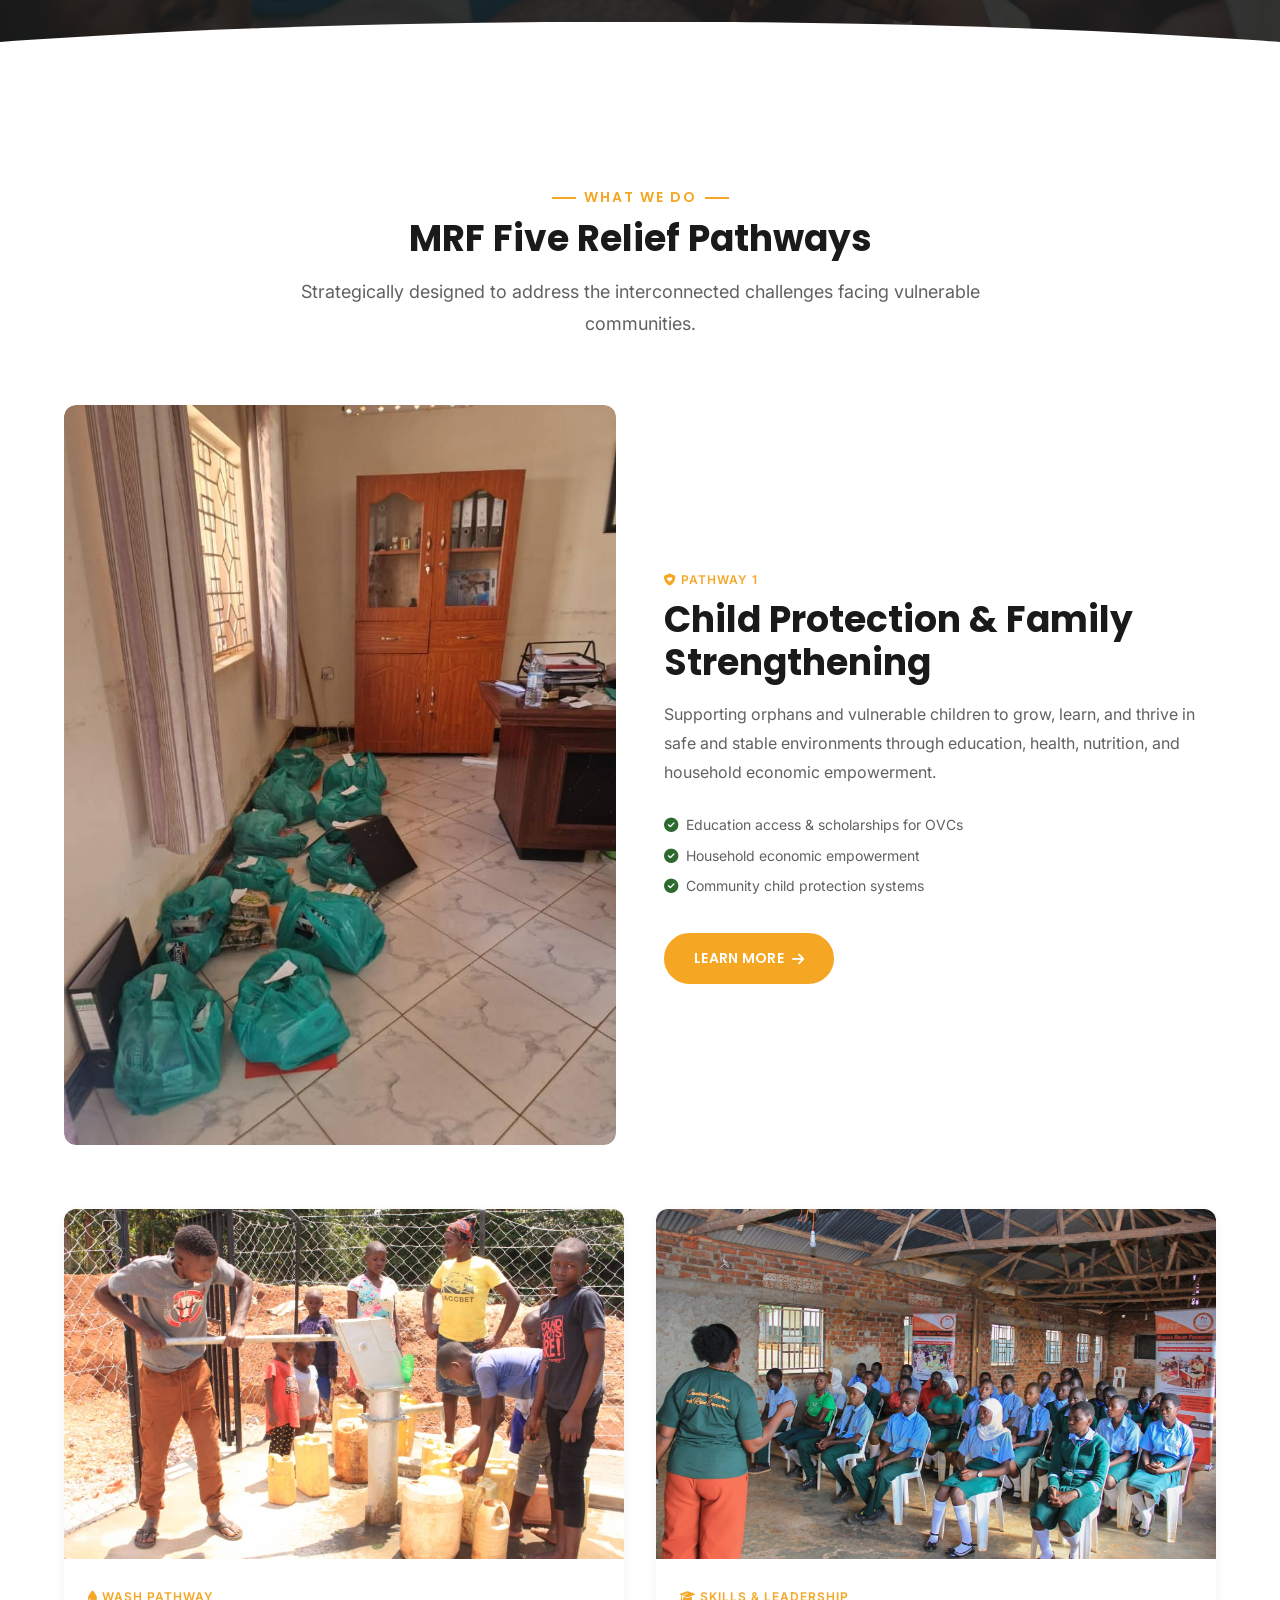
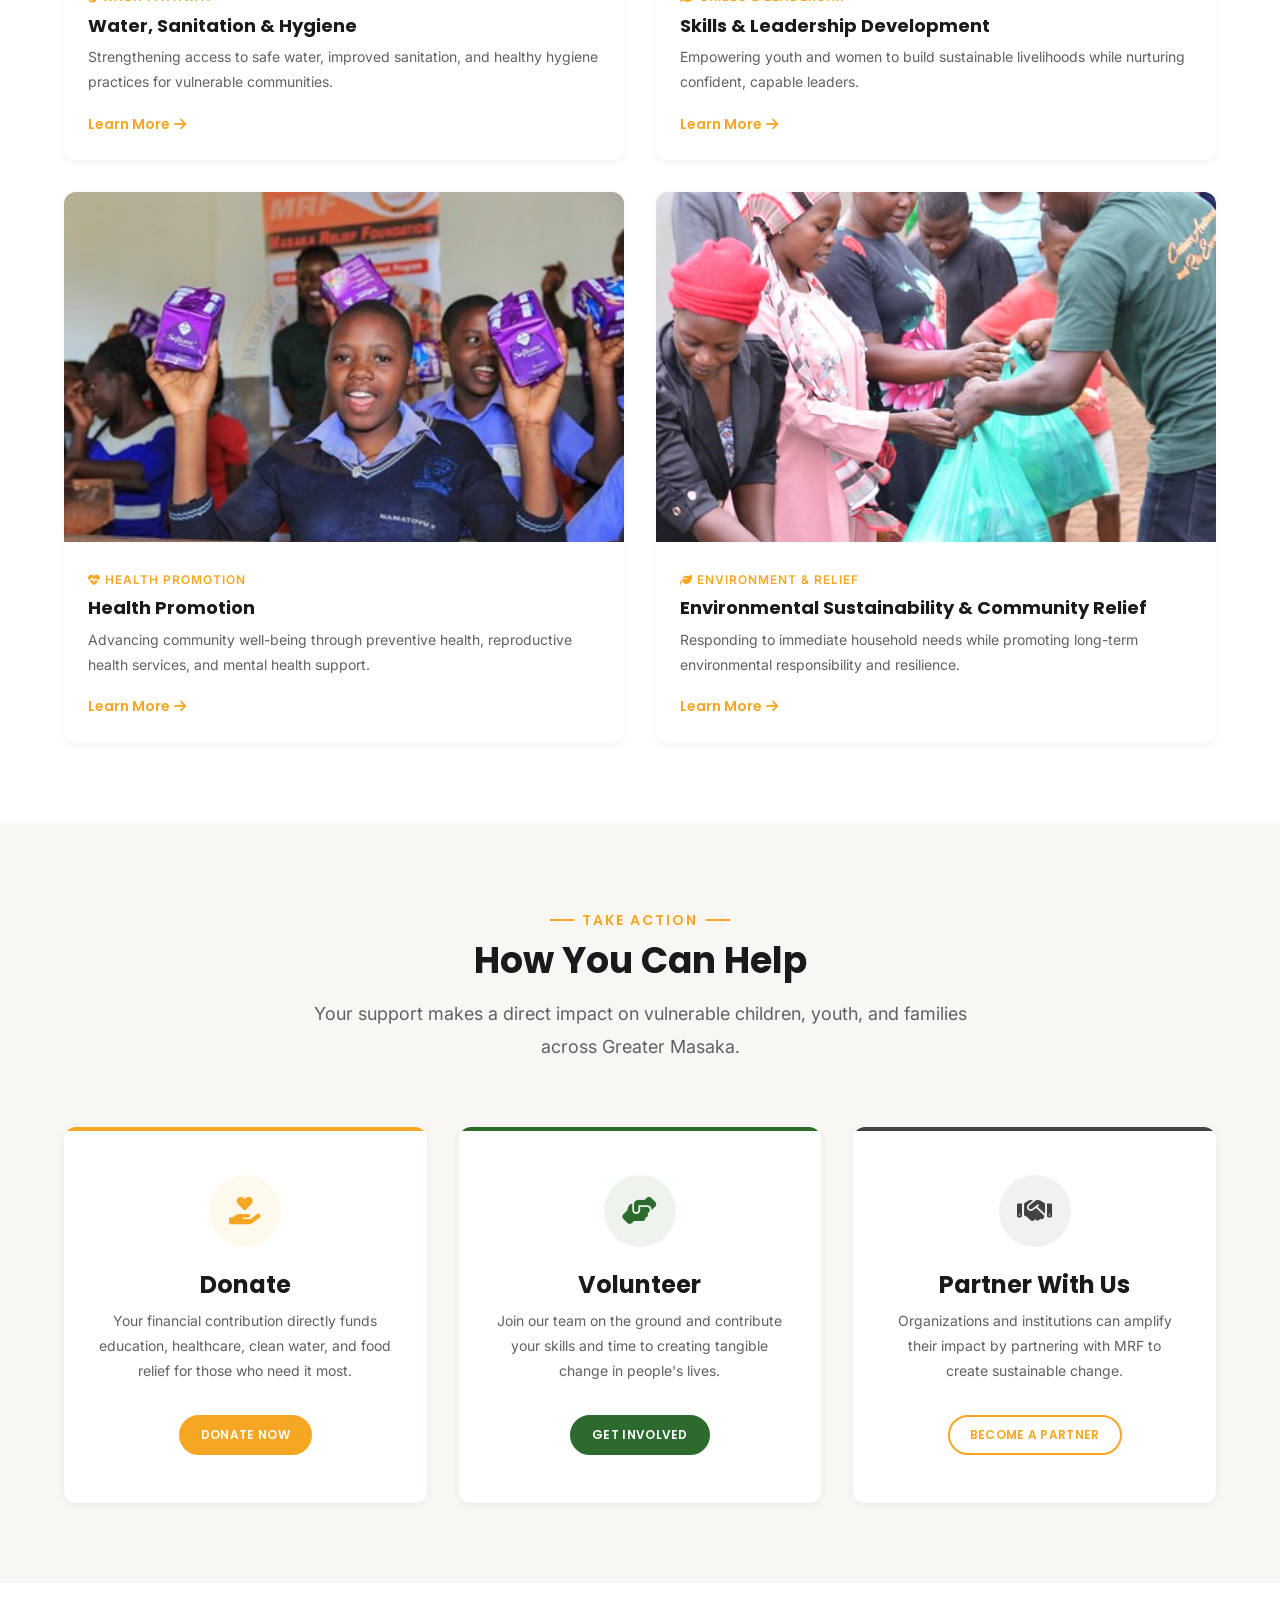
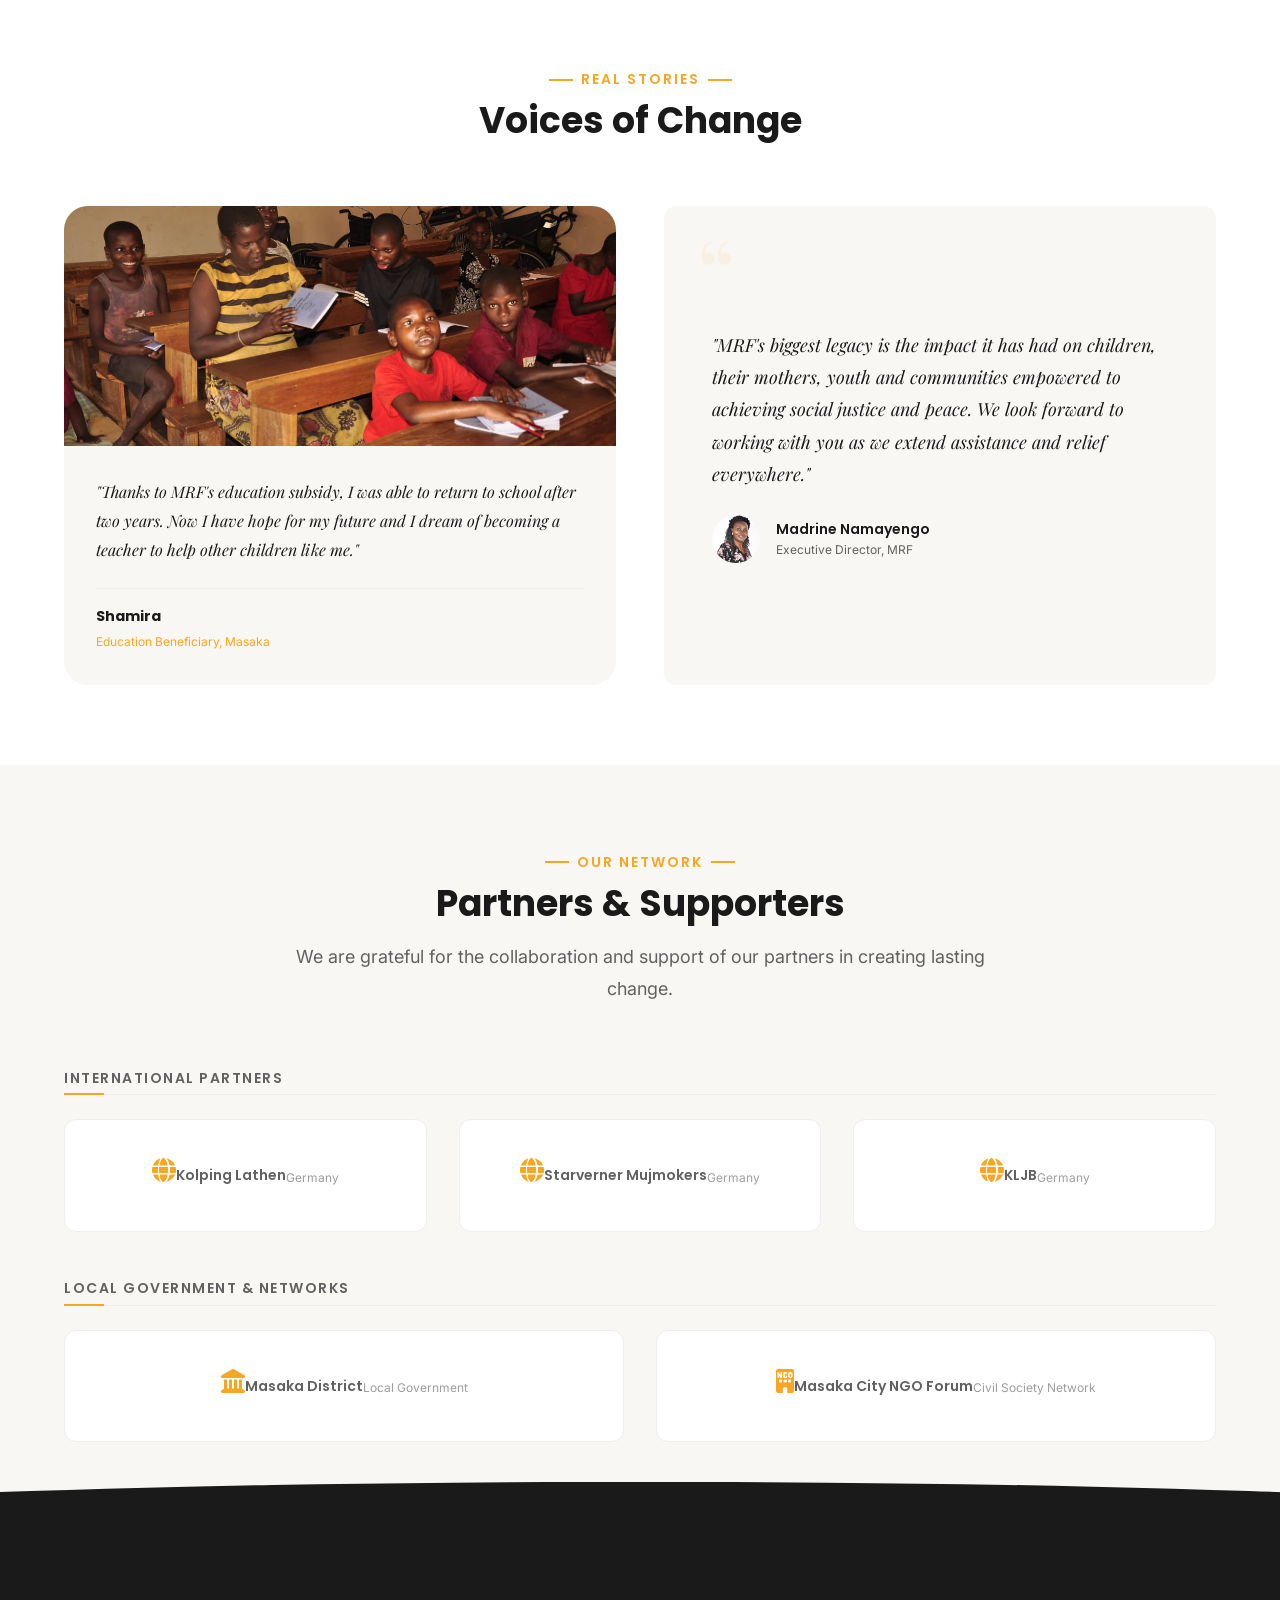
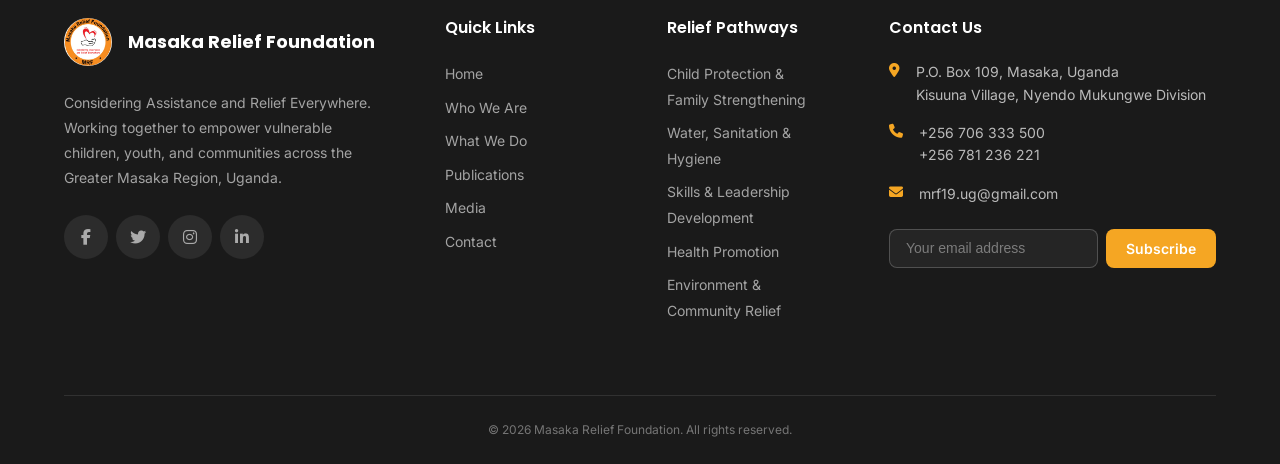
==== commit f60fb010: "Refactor code structure for improved readability and maintainability" ====
--- a/index.html
+++ b/index.html
@@ -271,7 +271,7 @@
 
           <article class="card">
             <div class="card__image">
-              <img src="assets/images/programs/livelihoods/sewing-machine.jpg" alt="Skills training for income generation" loading="lazy">
+              <img src="assets/images/programs/livelihoods/skills-training-session.jpg" alt="MRF trainer conducting skills and leadership session for youth in Masaka" loading="lazy">
             </div>
             <div class="card__body">
               <span class="card__label"><i class="fas fa-graduation-cap"></i> Skills & Leadership</span>
@@ -283,7 +283,7 @@
 
           <article class="card">
             <div class="card__image">
-              <img src="assets/images/programs/household-stability/food-relief.jpg" alt="Health promotion and community support" loading="lazy">
+              <img src="assets/images/programs/health-promotion/sanitary-pads-distribution.jpg" alt="MRF distributing sanitary pads to schoolgirls in Masaka" loading="lazy">
             </div>
             <div class="card__body">
               <span class="card__label"><i class="fas fa-heart-pulse"></i> Health Promotion</span>
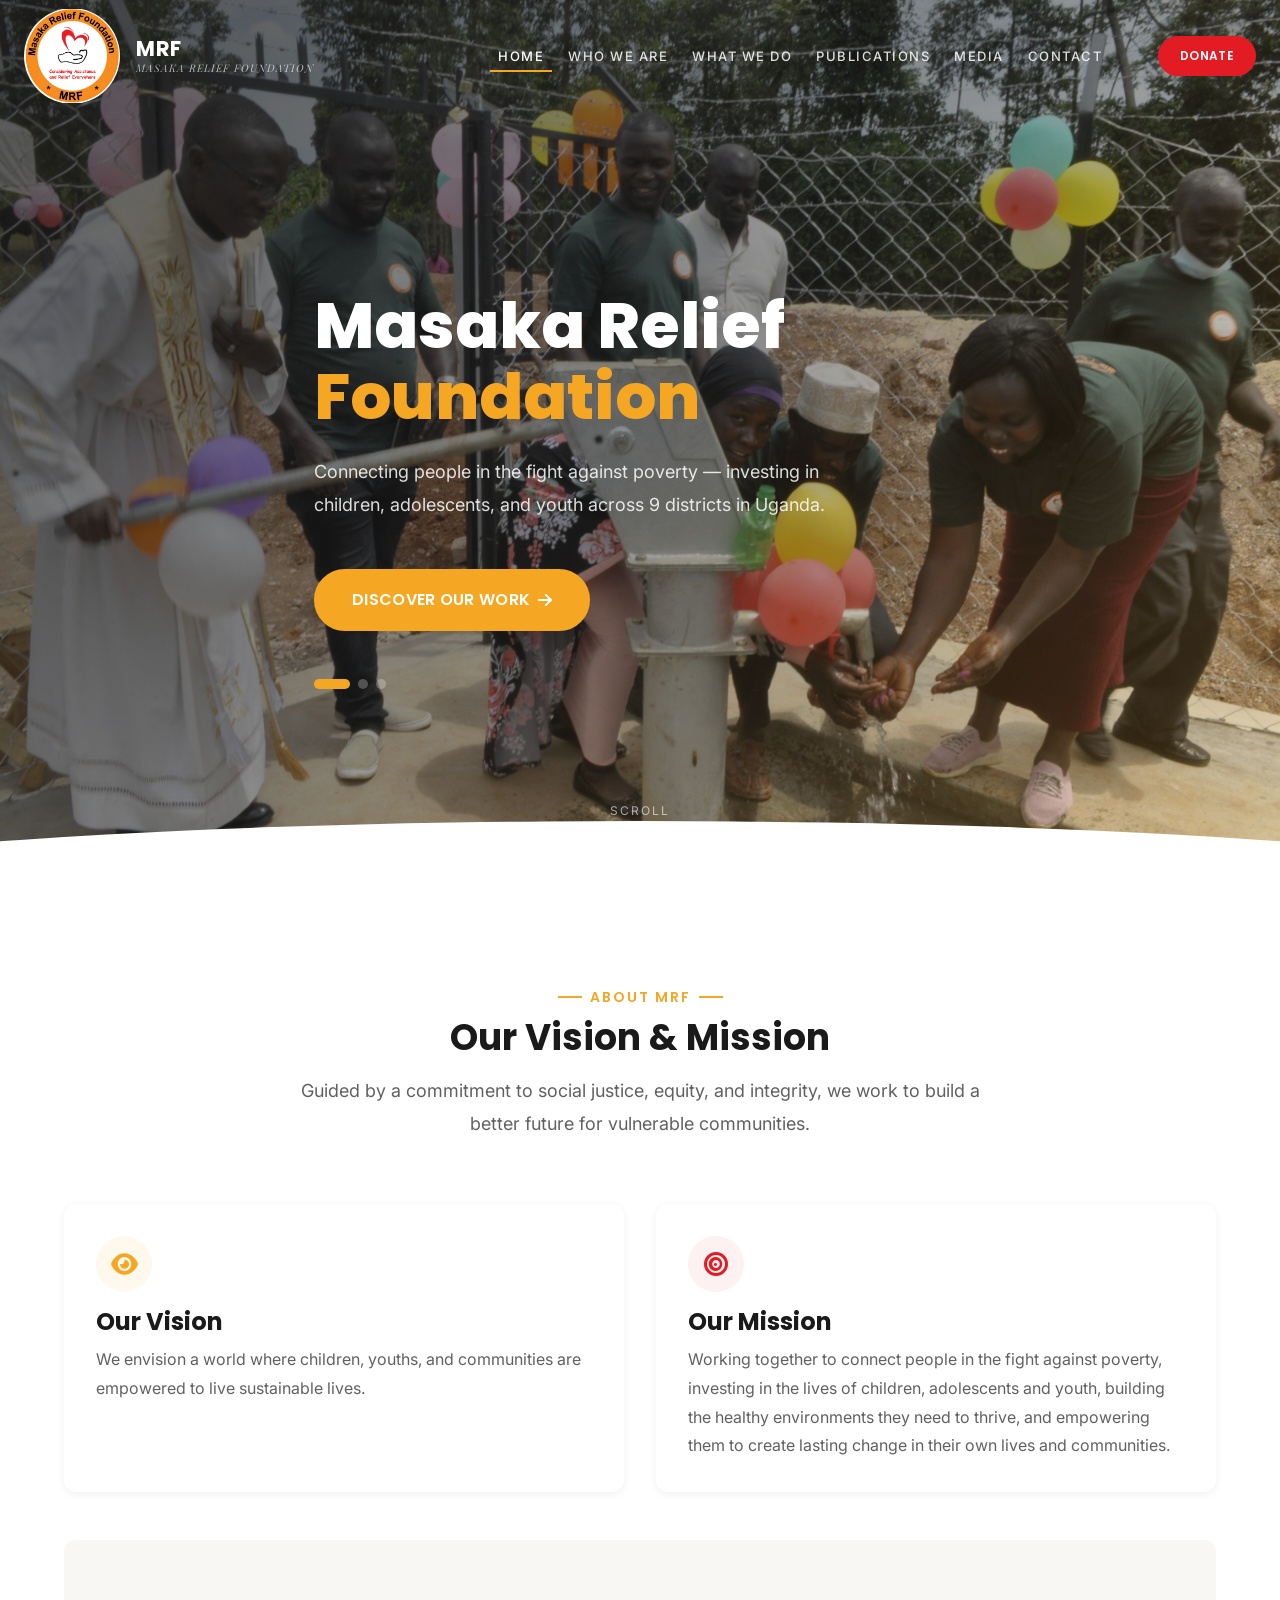
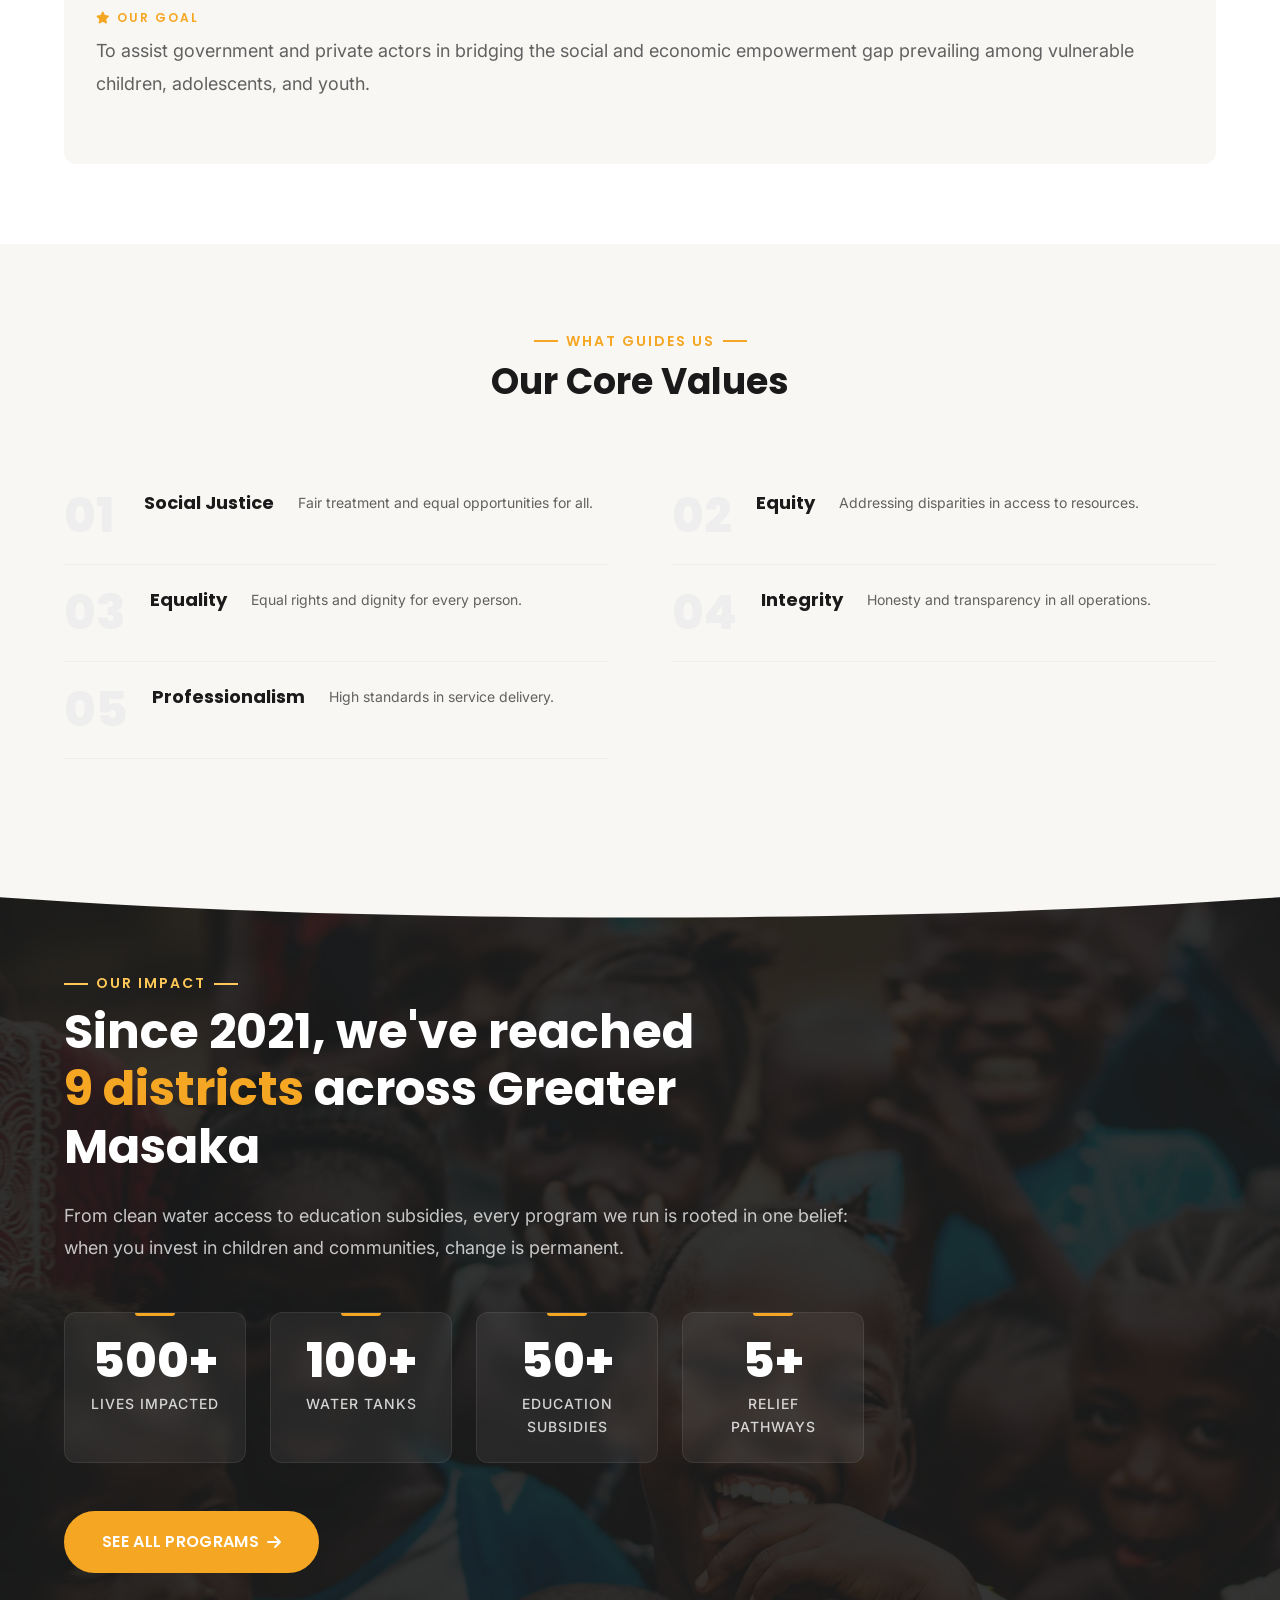
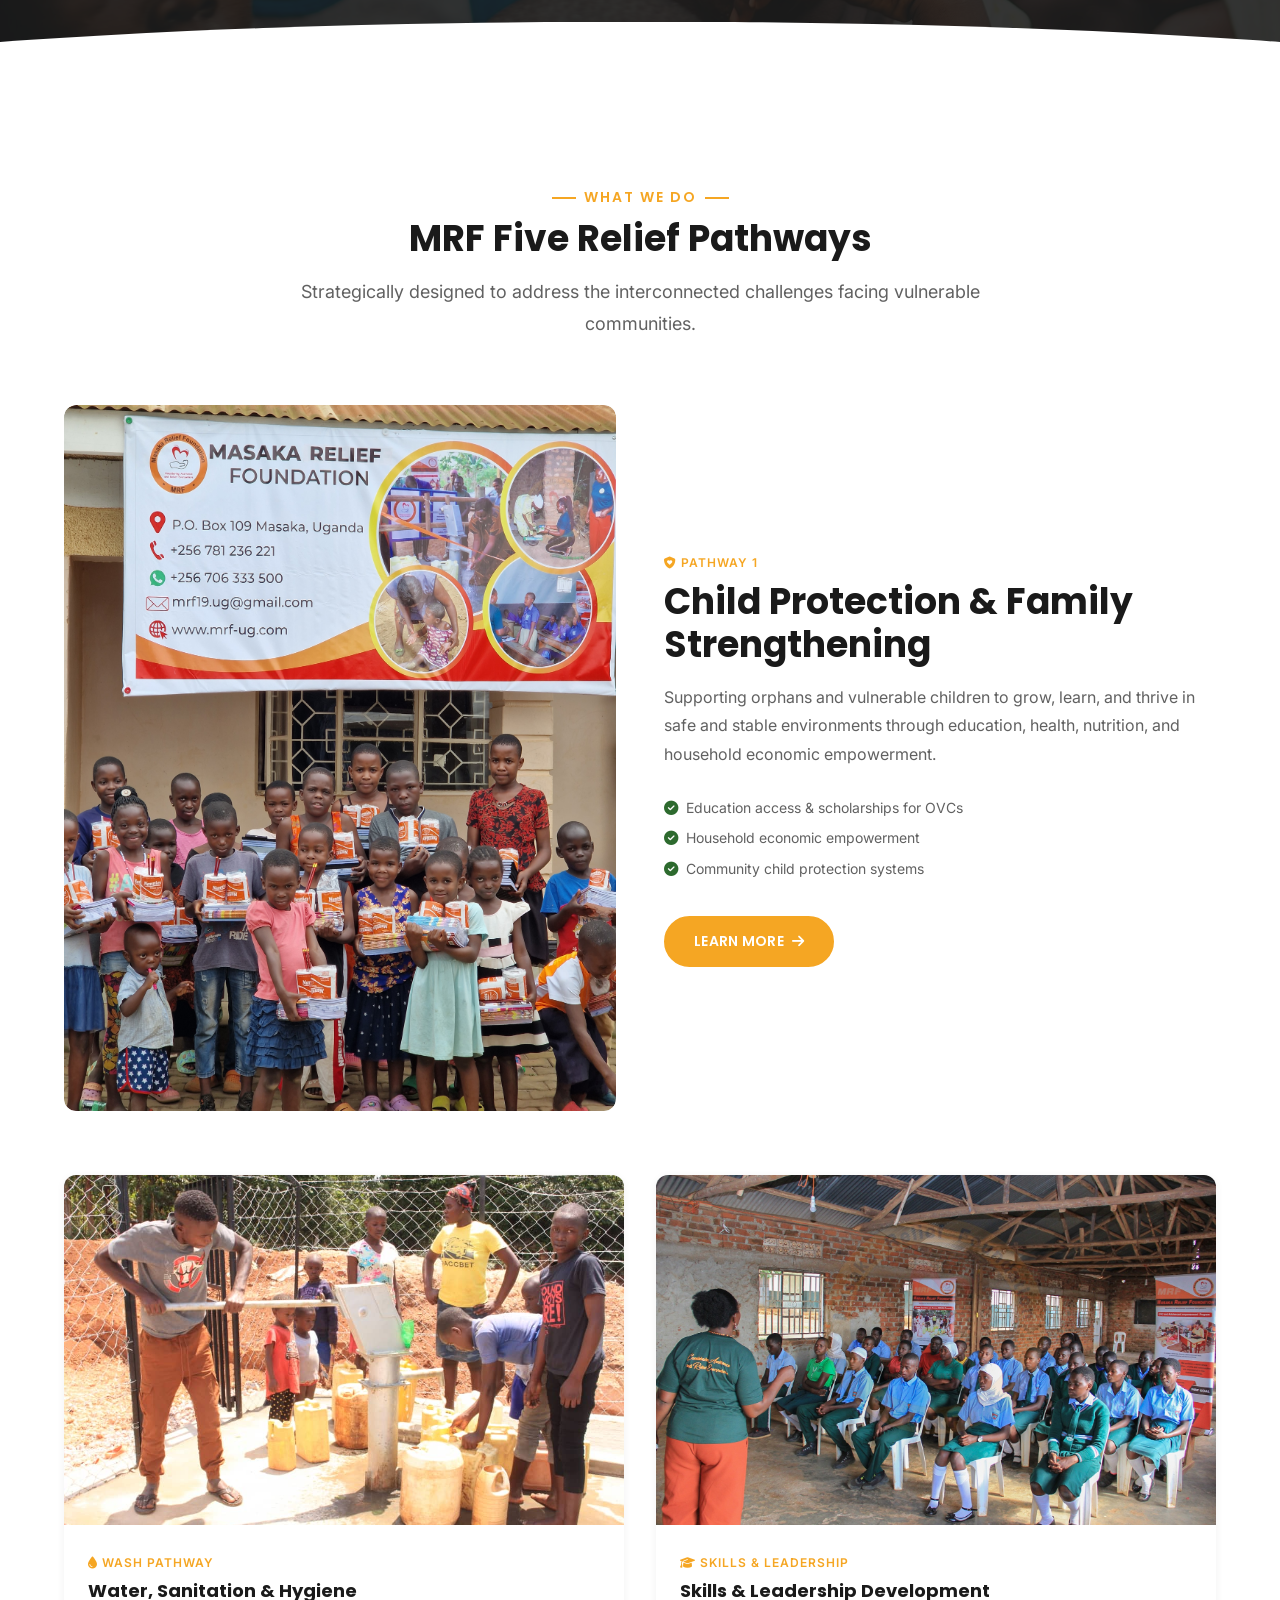
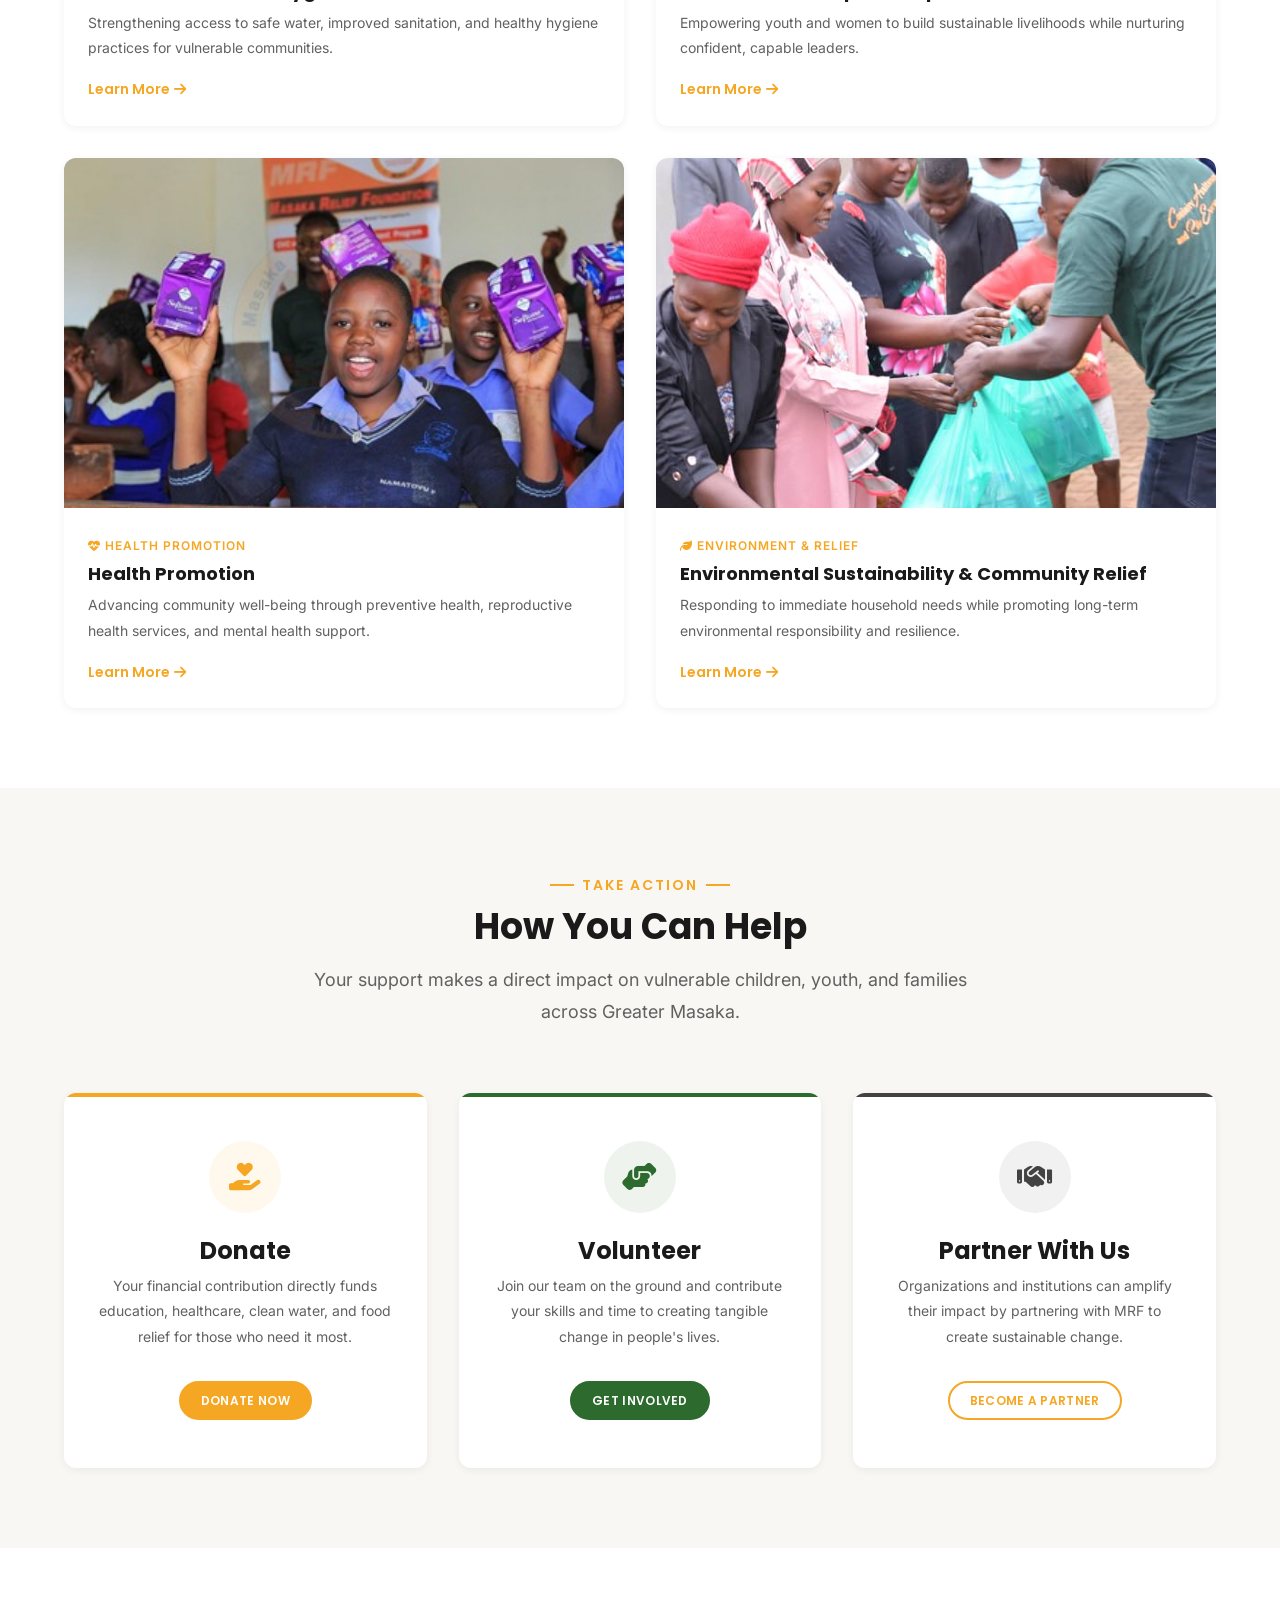
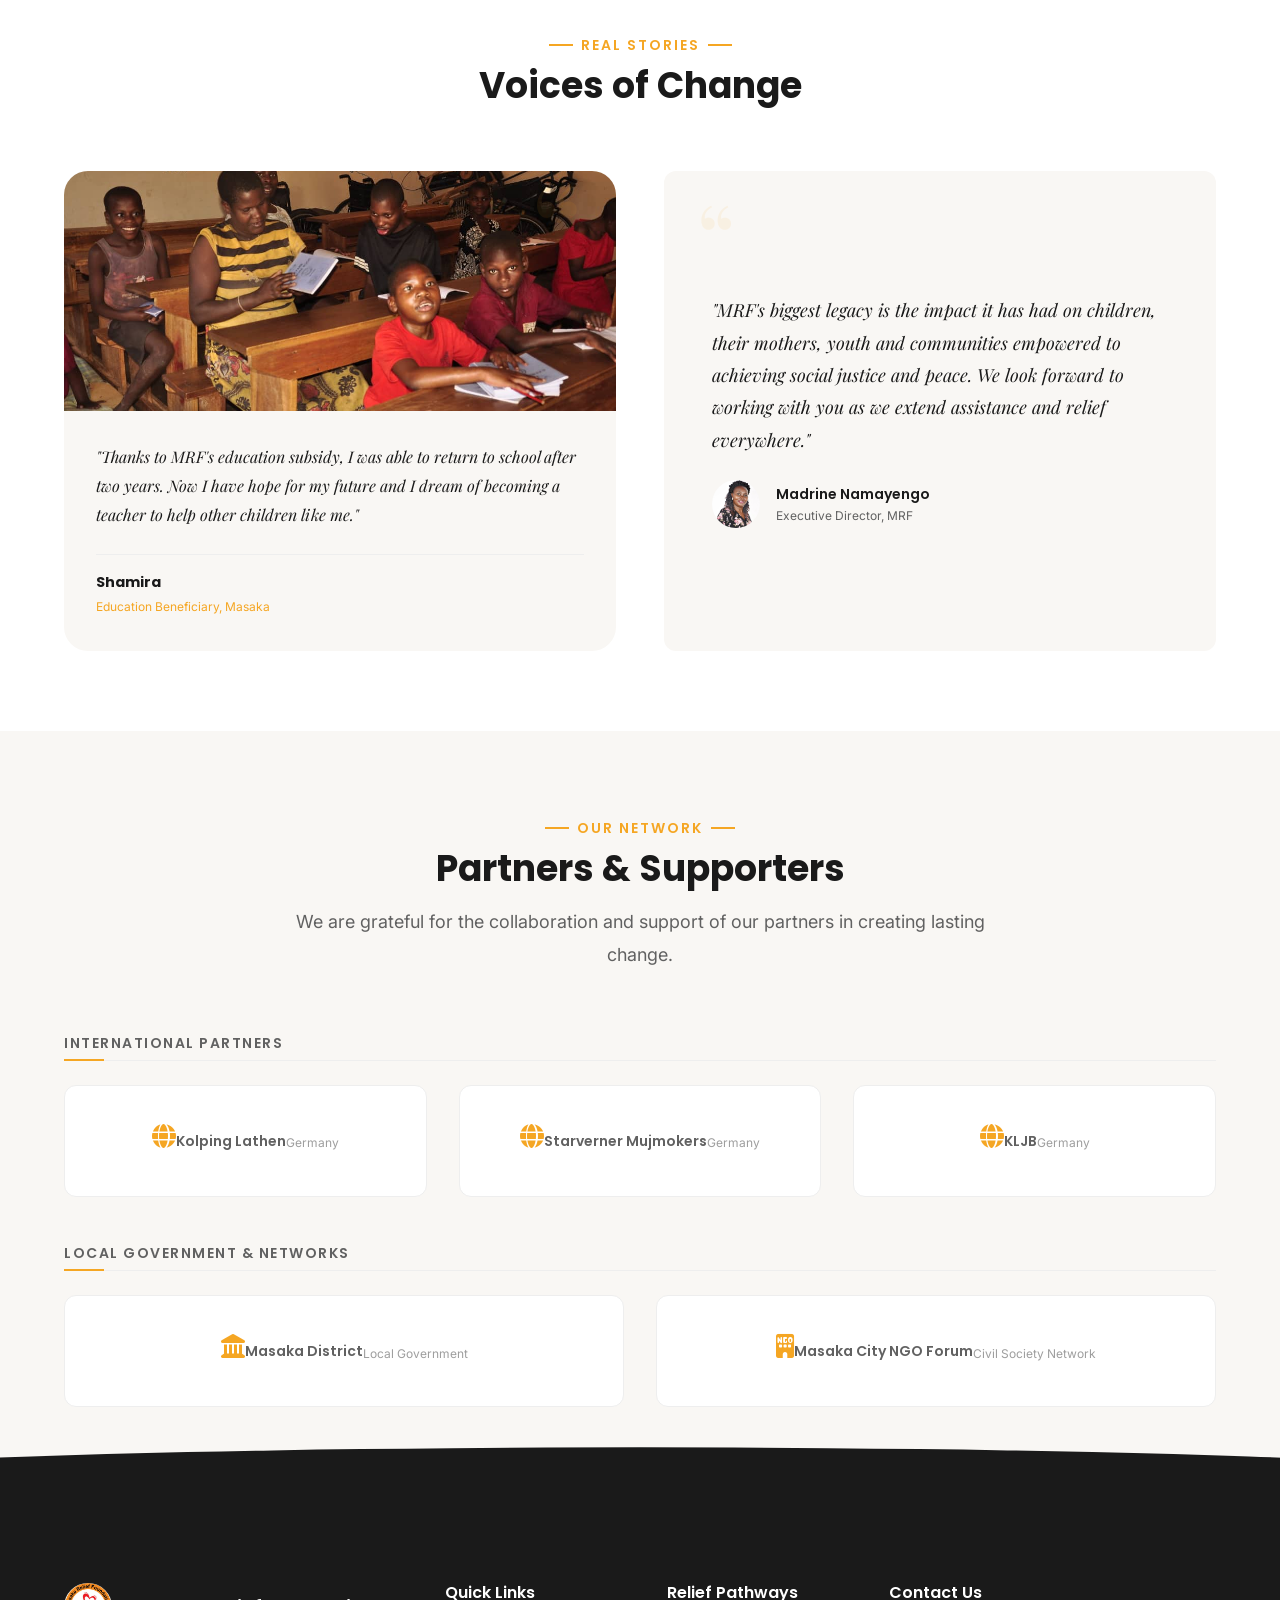
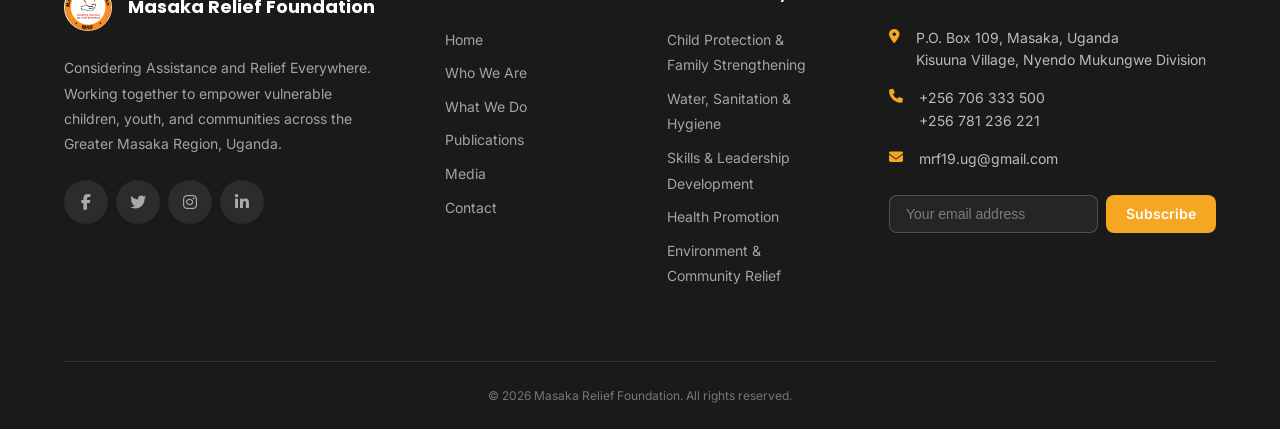
==== commit bdc8bff7: "Update featured image for education subsidy program to enhance visual representation" ====
--- a/index.html
+++ b/index.html
@@ -238,7 +238,7 @@
         <!-- Featured pathway -->
         <div class="program-featured reveal">
           <div class="program-featured__image">
-            <img src="assets/images/programs/child-youth/education-subsidy-1.jpg" alt="Education subsidy distribution for orphans and vulnerable children" loading="lazy">
+            <img src="assets/images/programs/child-youth/education-subsidy-3.jpg" alt="Children receiving education supplies from Masaka Relief Foundation" loading="lazy">
           </div>
           <div class="program-featured__body">
             <span class="card__label"><i class="fas fa-shield-heart"></i> Pathway 1</span>
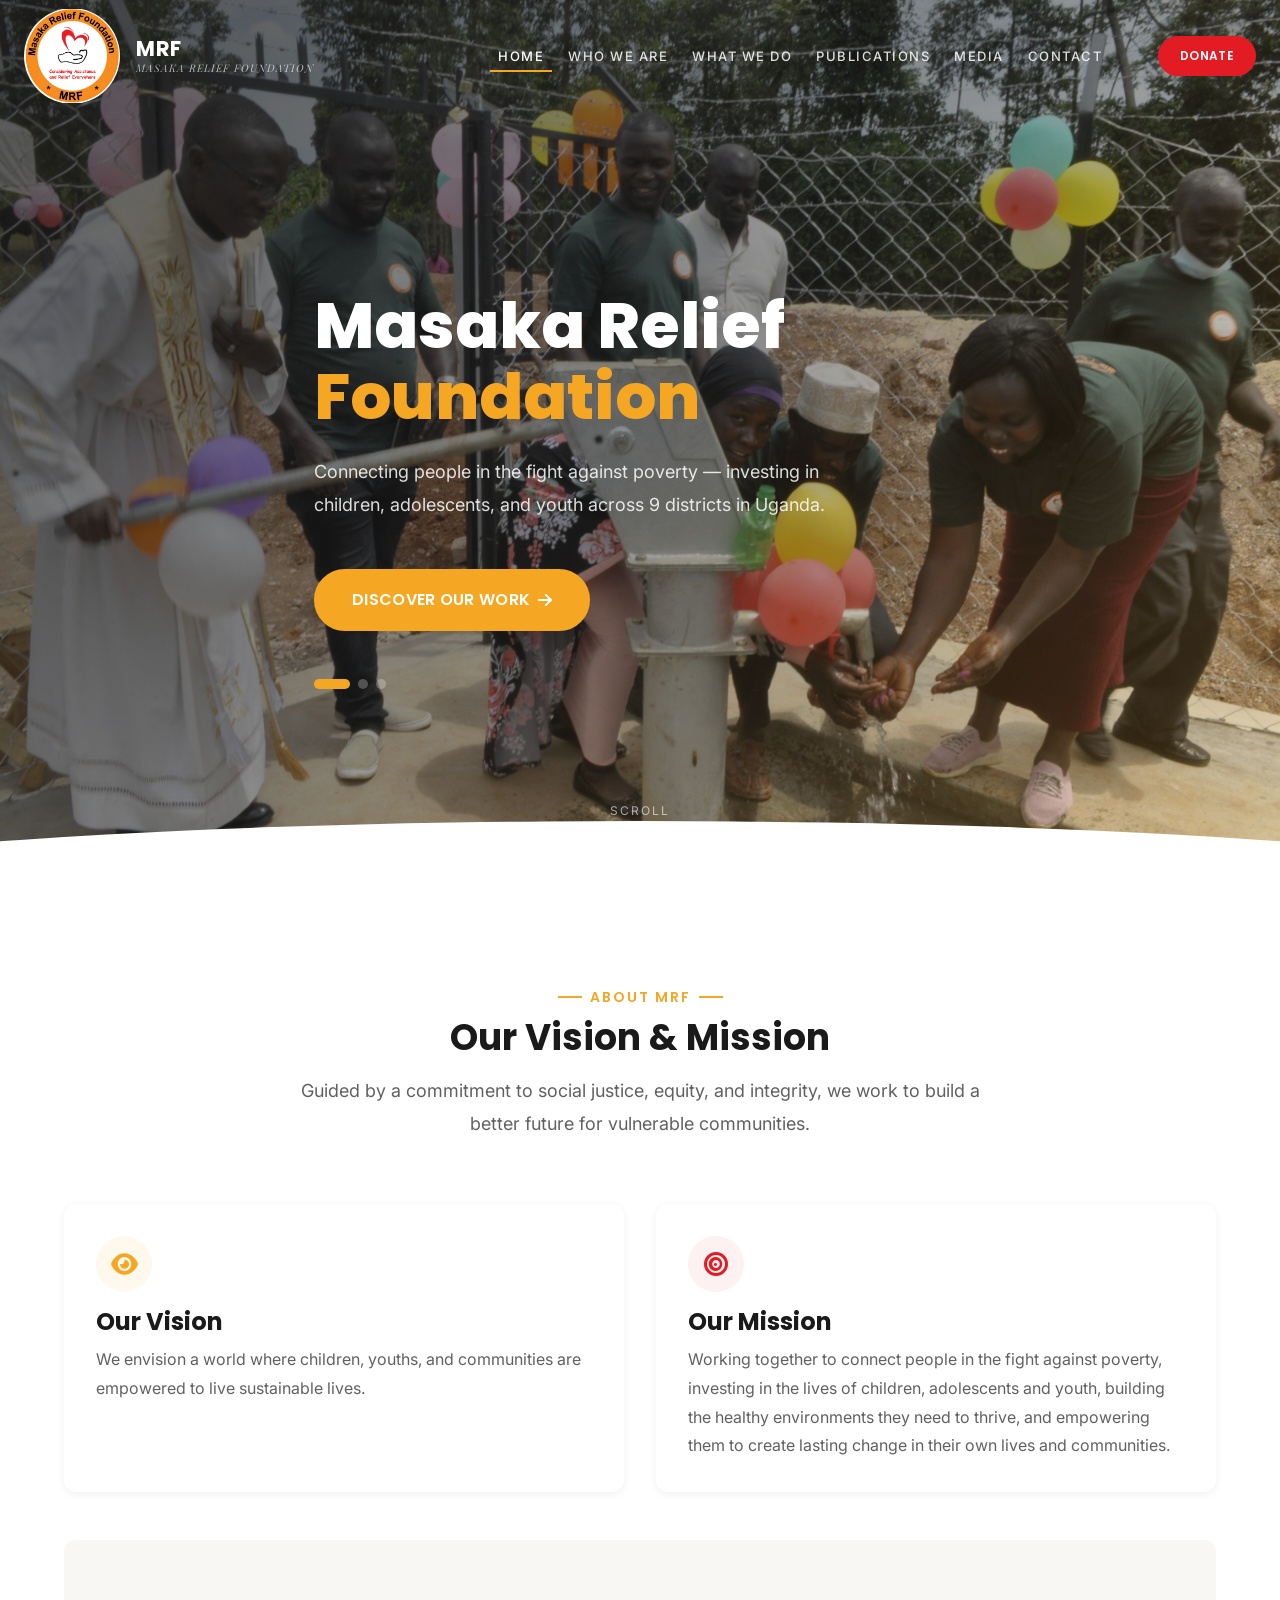
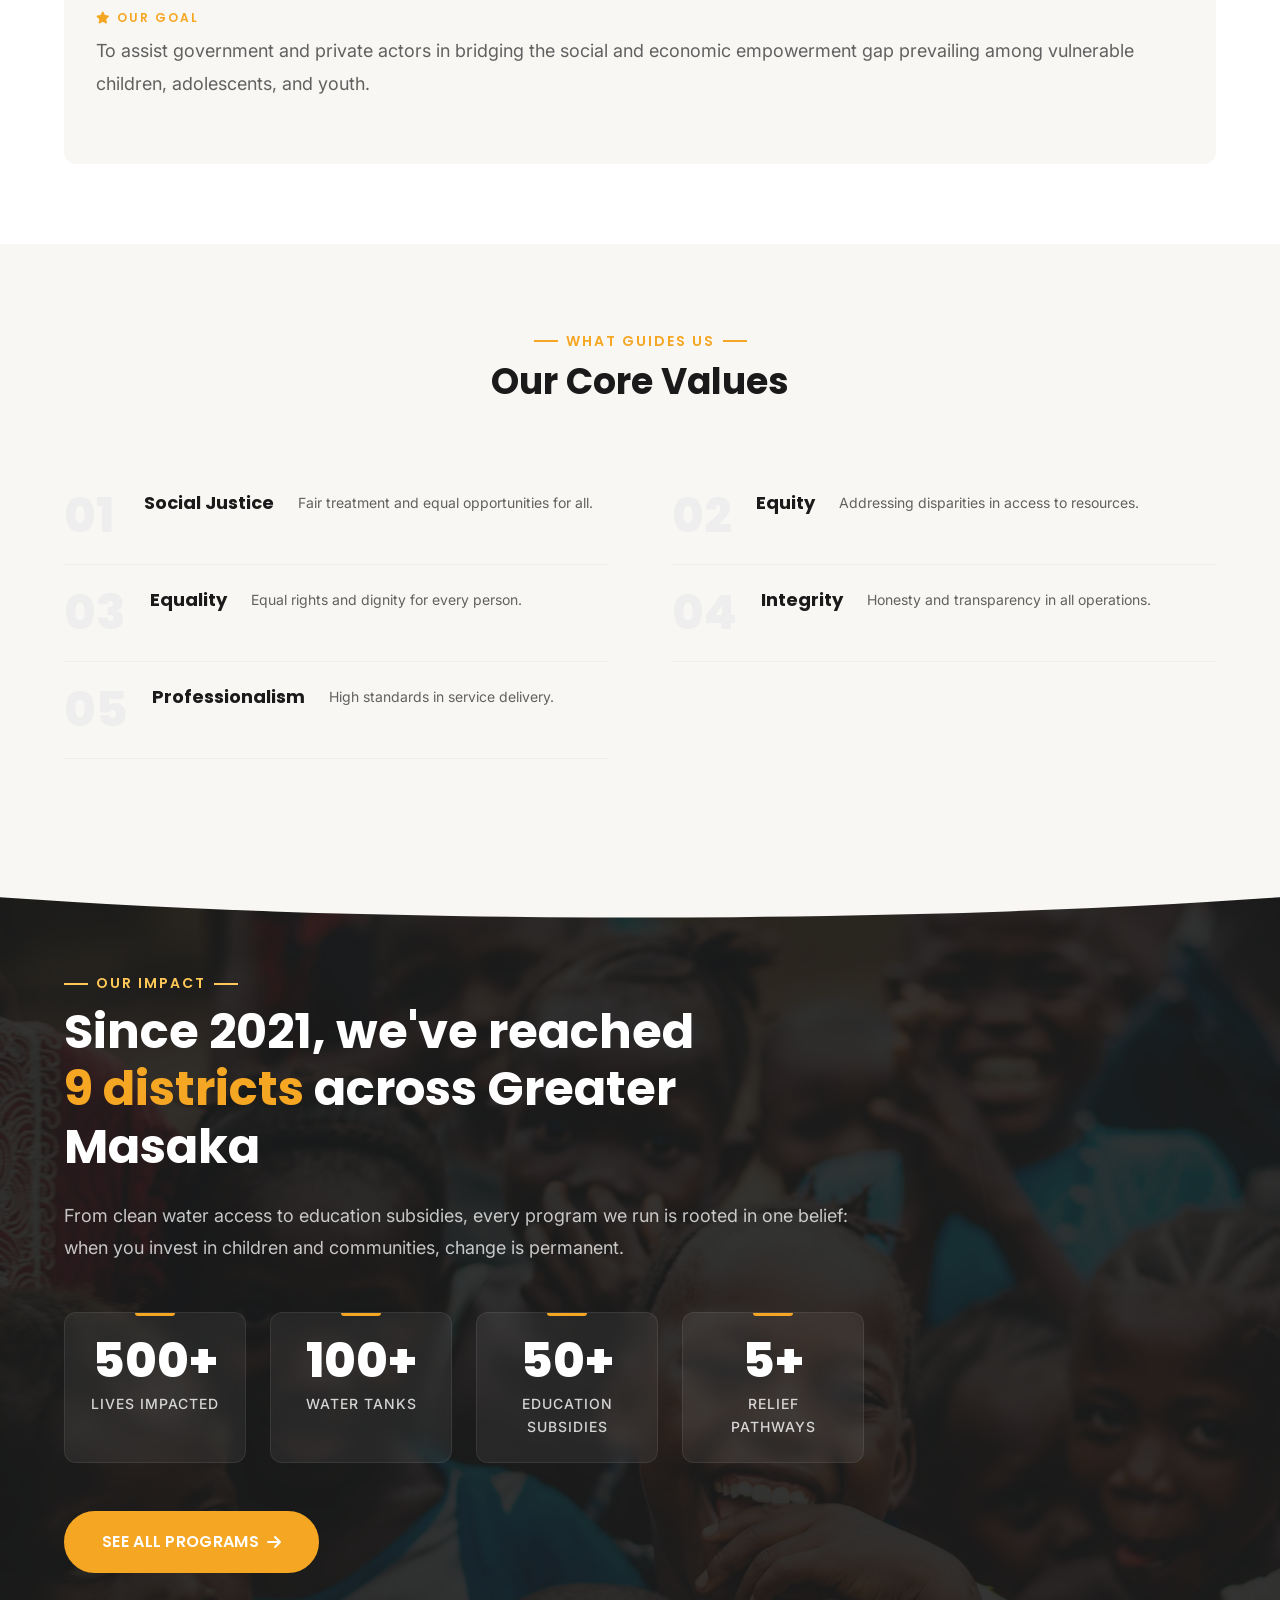
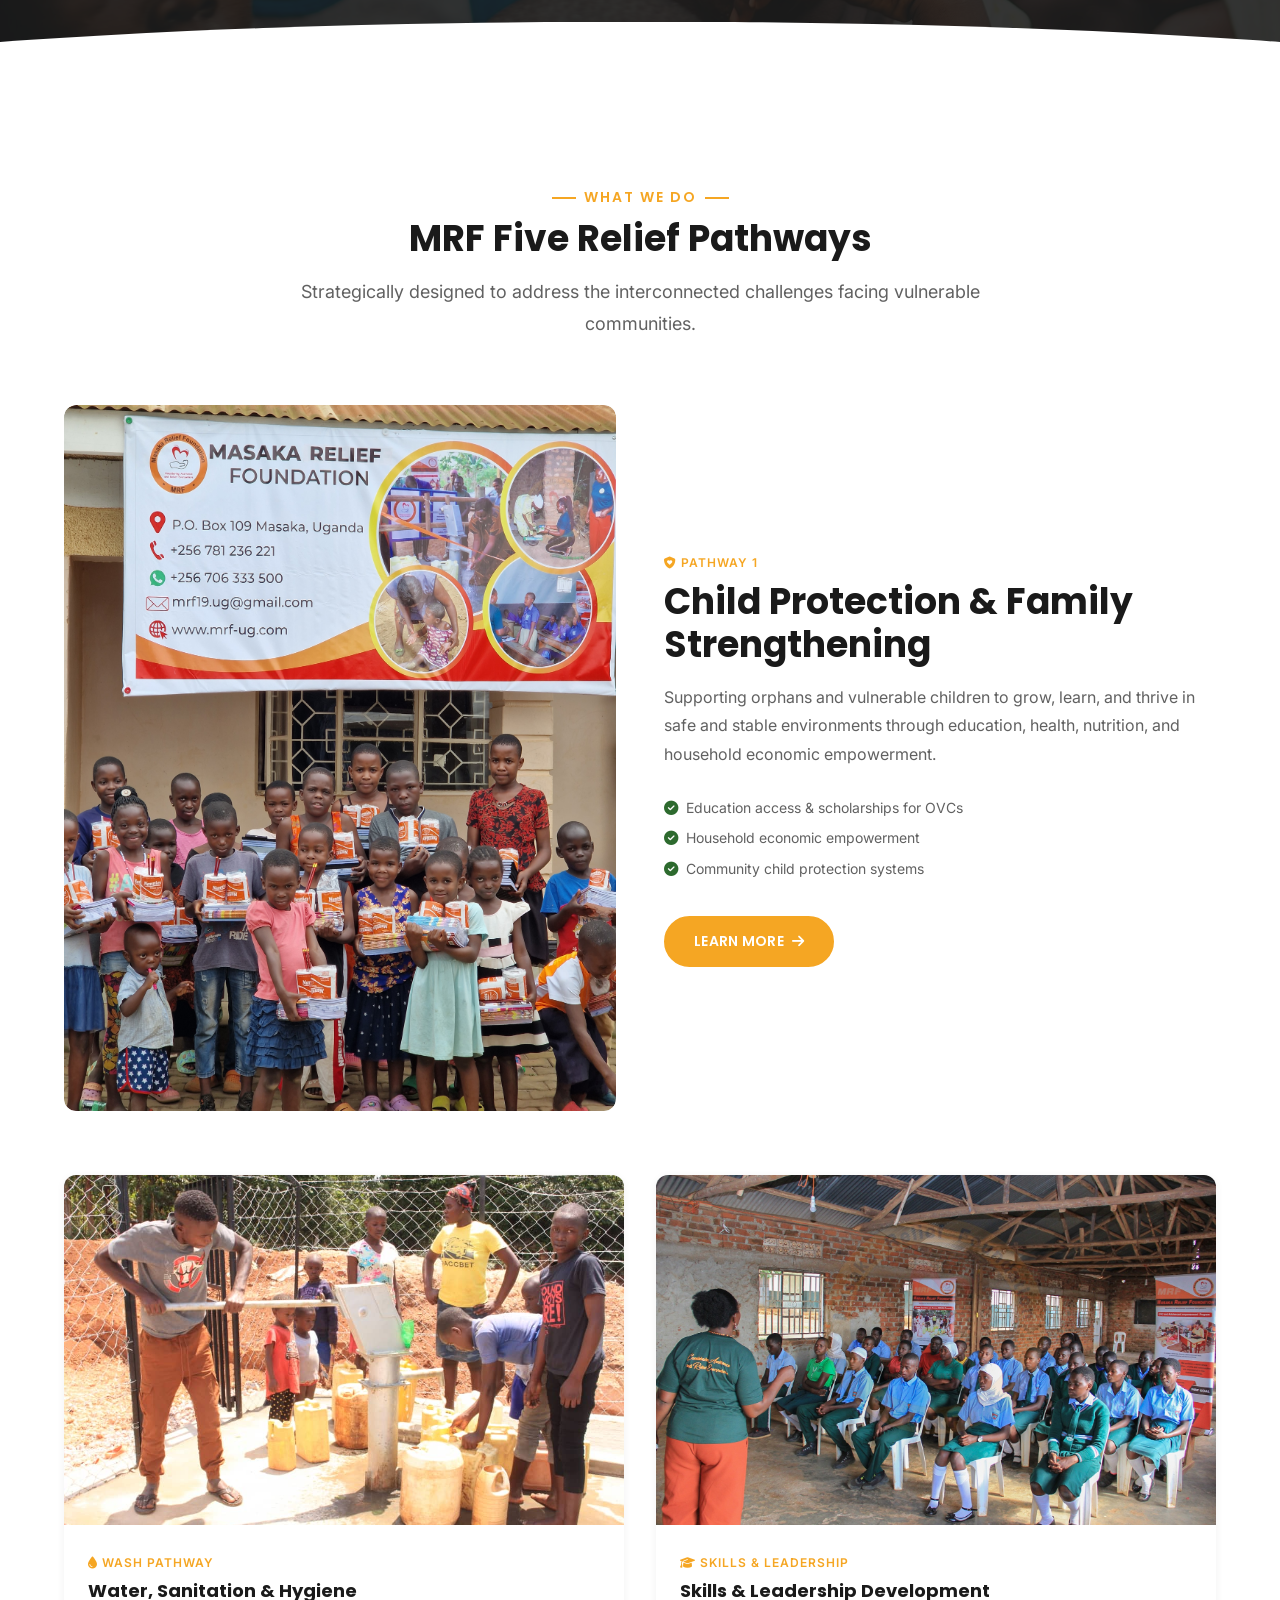
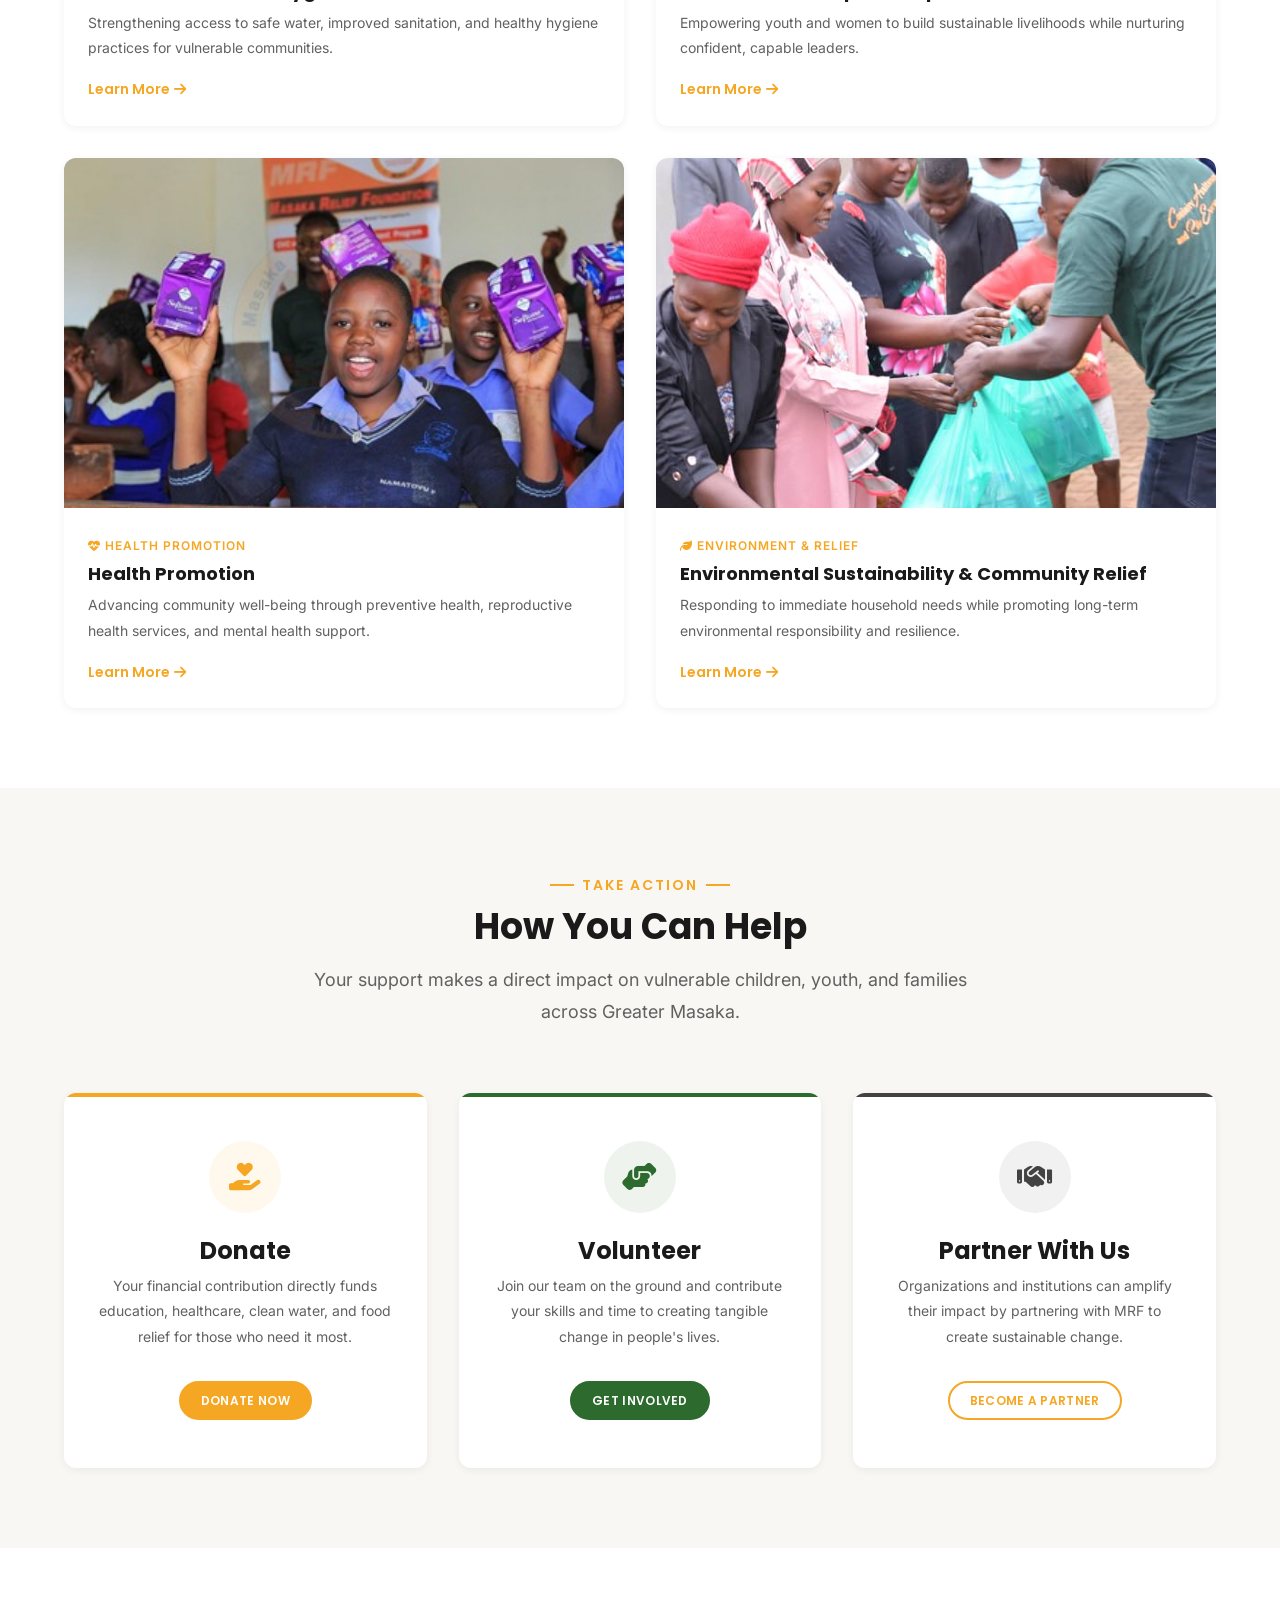
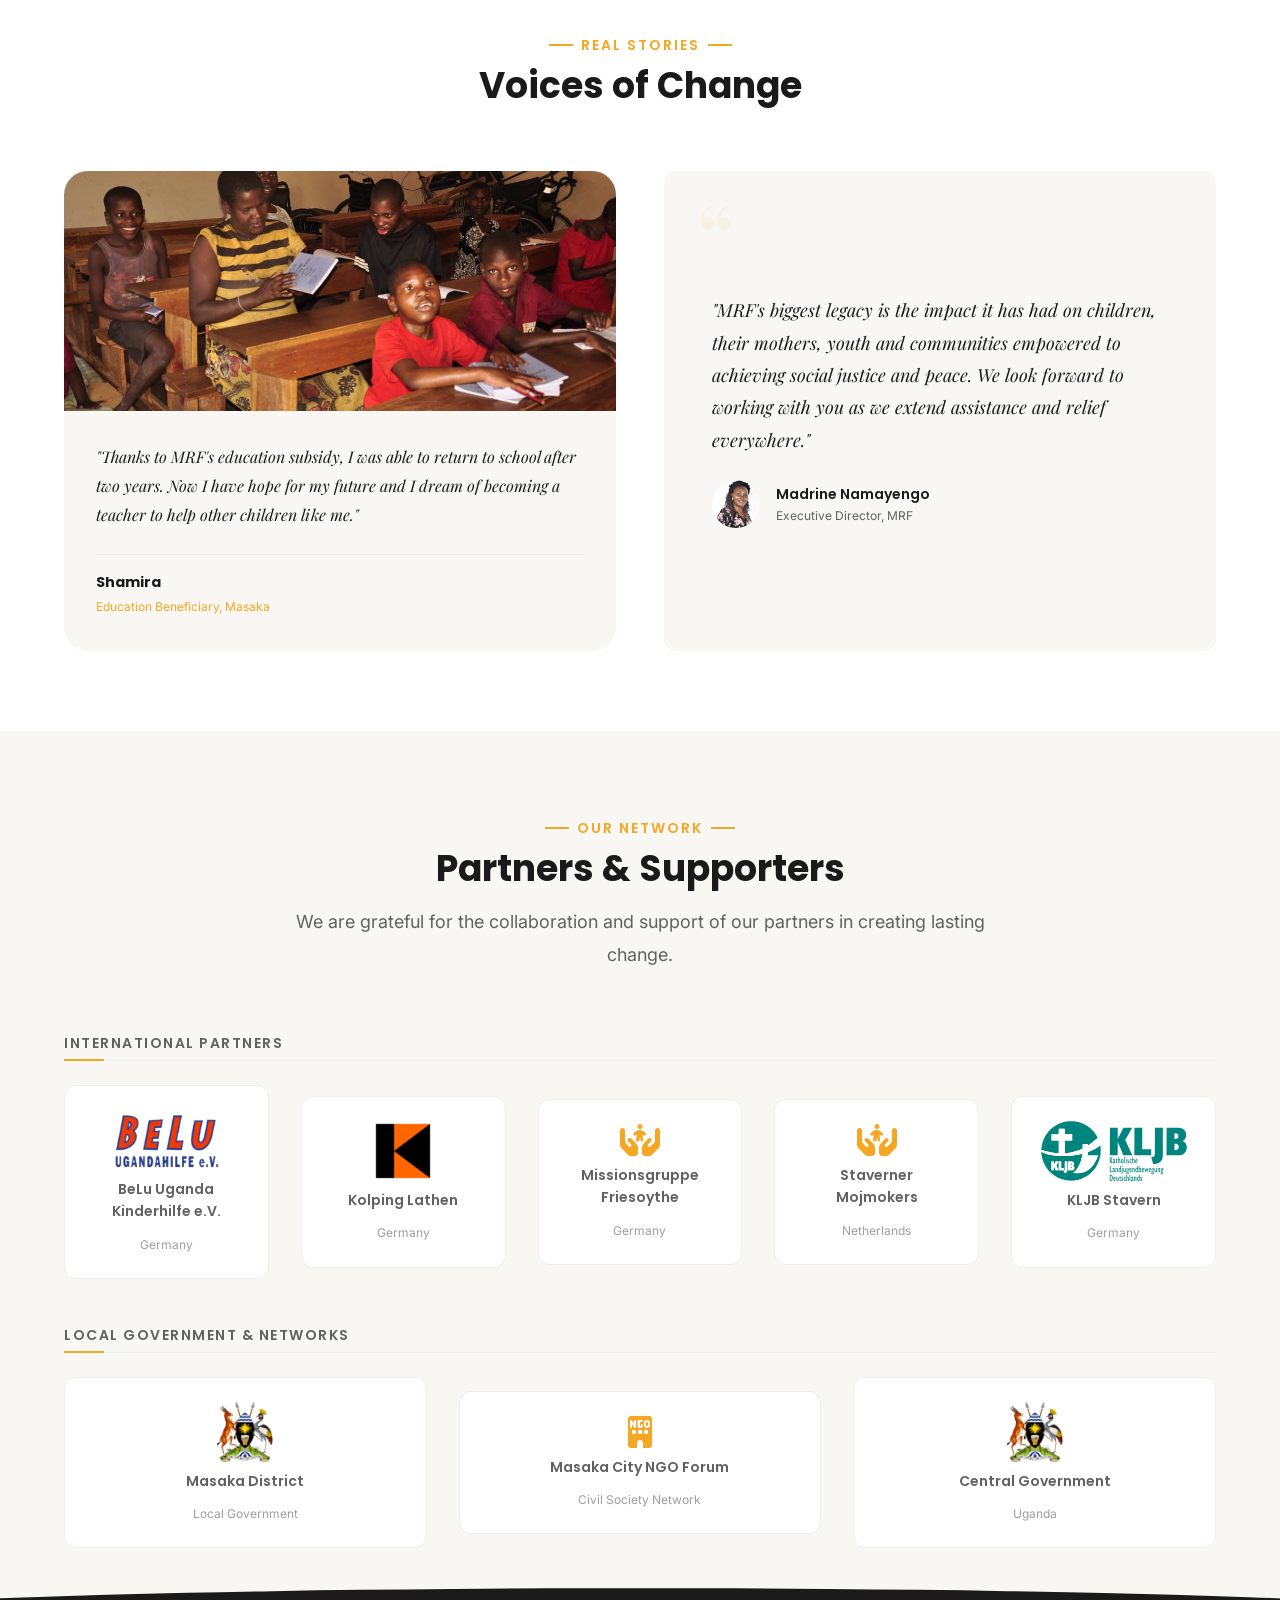
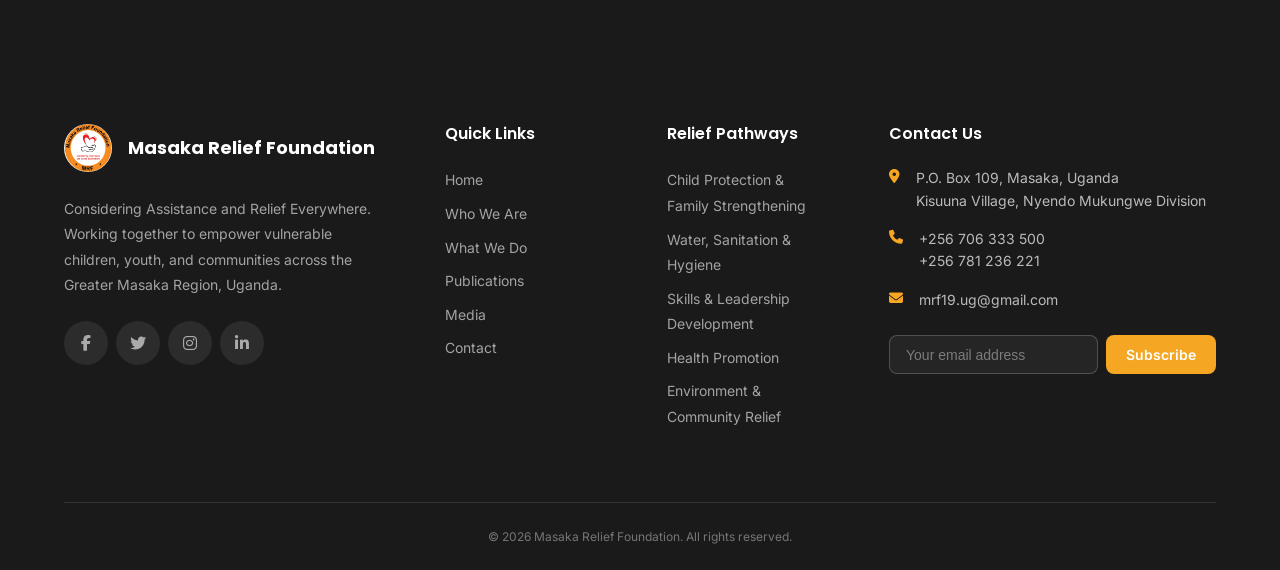
==== commit a43fe2cd: "Add Kolping partner logo image to assets" ====
--- a/index.html
+++ b/index.html
@@ -401,18 +401,26 @@
           <h4 class="partner-section__heading">International Partners</h4>
           <div class="partners-grid partners-grid--featured">
             <div class="partner-logo">
-              <div class="partner-logo__icon"><i class="fas fa-globe"></i></div>
+              <img src="assets/images/partners/belu-uganda.png" alt="BeLu Uganda Kinderhilfe e.V. logo" class="partner-logo__img">
+              <div class="partner-logo__name">BeLu Uganda Kinderhilfe e.V.</div>
+              <div class="partner-logo__origin">Germany</div>
+            </div>
+            <div class="partner-logo">
+              <img src="assets/images/partners/kolping.png" alt="Kolping Lathen logo" class="partner-logo__img">
               <div class="partner-logo__name">Kolping Lathen</div>
               <div class="partner-logo__origin">Germany</div>
             </div>
             <div class="partner-logo">
-              <div class="partner-logo__icon"><i class="fas fa-globe"></i></div>
-              <div class="partner-logo__name">Starverner Mujmokers</div>
+              <div class="partner-logo__name"><i class="fas fa-hands-holding-child" style="display:block; font-size:2rem; color:var(--color-primary); margin-bottom:0.5rem;"></i>Missionsgruppe Friesoythe</div>
               <div class="partner-logo__origin">Germany</div>
             </div>
             <div class="partner-logo">
-              <div class="partner-logo__icon"><i class="fas fa-globe"></i></div>
-              <div class="partner-logo__name">KLJB</div>
+              <div class="partner-logo__name"><i class="fas fa-hands-holding-child" style="display:block; font-size:2rem; color:var(--color-primary); margin-bottom:0.5rem;"></i>Staverner Mojmokers</div>
+              <div class="partner-logo__origin">Netherlands</div>
+            </div>
+            <div class="partner-logo">
+              <img src="assets/images/partners/kljb.svg" alt="KLJB Stavern logo" class="partner-logo__img">
+              <div class="partner-logo__name">KLJB Stavern</div>
               <div class="partner-logo__origin">Germany</div>
             </div>
           </div>
@@ -420,14 +428,18 @@
           <h4 class="partner-section__heading">Local Government & Networks</h4>
           <div class="partners-grid">
             <div class="partner-logo">
-              <div class="partner-logo__icon"><i class="fas fa-landmark"></i></div>
+              <img src="assets/images/partners/Coat_of_arms_of_Uganda.svg.png" alt="Uganda Coat of Arms" class="partner-logo__img">
               <div class="partner-logo__name">Masaka District</div>
               <div class="partner-logo__origin">Local Government</div>
             </div>
             <div class="partner-logo">
-              <div class="partner-logo__icon"><i class="fas fa-building-ngo"></i></div>
-              <div class="partner-logo__name">Masaka City NGO Forum</div>
+              <div class="partner-logo__name"><i class="fas fa-building-ngo" style="display:block; font-size:2rem; color:var(--color-primary); margin-bottom:0.5rem;"></i>Masaka City NGO Forum</div>
               <div class="partner-logo__origin">Civil Society Network</div>
+            </div>
+            <div class="partner-logo">
+              <img src="assets/images/partners/Coat_of_arms_of_Uganda.svg.png" alt="Uganda Coat of Arms" class="partner-logo__img">
+              <div class="partner-logo__name">Central Government</div>
+              <div class="partner-logo__origin">Uganda</div>
             </div>
           </div>
         </div>
--- a/assets/css/style.css
+++ b/assets/css/style.css
@@ -1972,13 +1972,15 @@
 
 .partner-logo {
   display: flex;
+  flex-direction: column;
   align-items: center;
   justify-content: center;
-  padding: var(--space-xl);
+  gap: var(--space-sm);
+  padding: var(--space-lg);
   background: var(--color-white);
   border-radius: var(--radius-lg);
   border: 1px solid var(--color-gray-200);
-  min-height: 100px;
+  min-height: 120px;
   transition: background var(--transition-base), border-color var(--transition-base), box-shadow var(--transition-base), transform var(--transition-base);
 }
 
@@ -1987,6 +1989,12 @@
   border-color: var(--color-primary);
   box-shadow: var(--shadow-md);
   transform: translateY(-3px);
+}
+
+.partner-logo__img {
+  max-height: 60px;
+  max-width: 100%;
+  object-fit: contain;
 }
 
 .partner-logo__name {
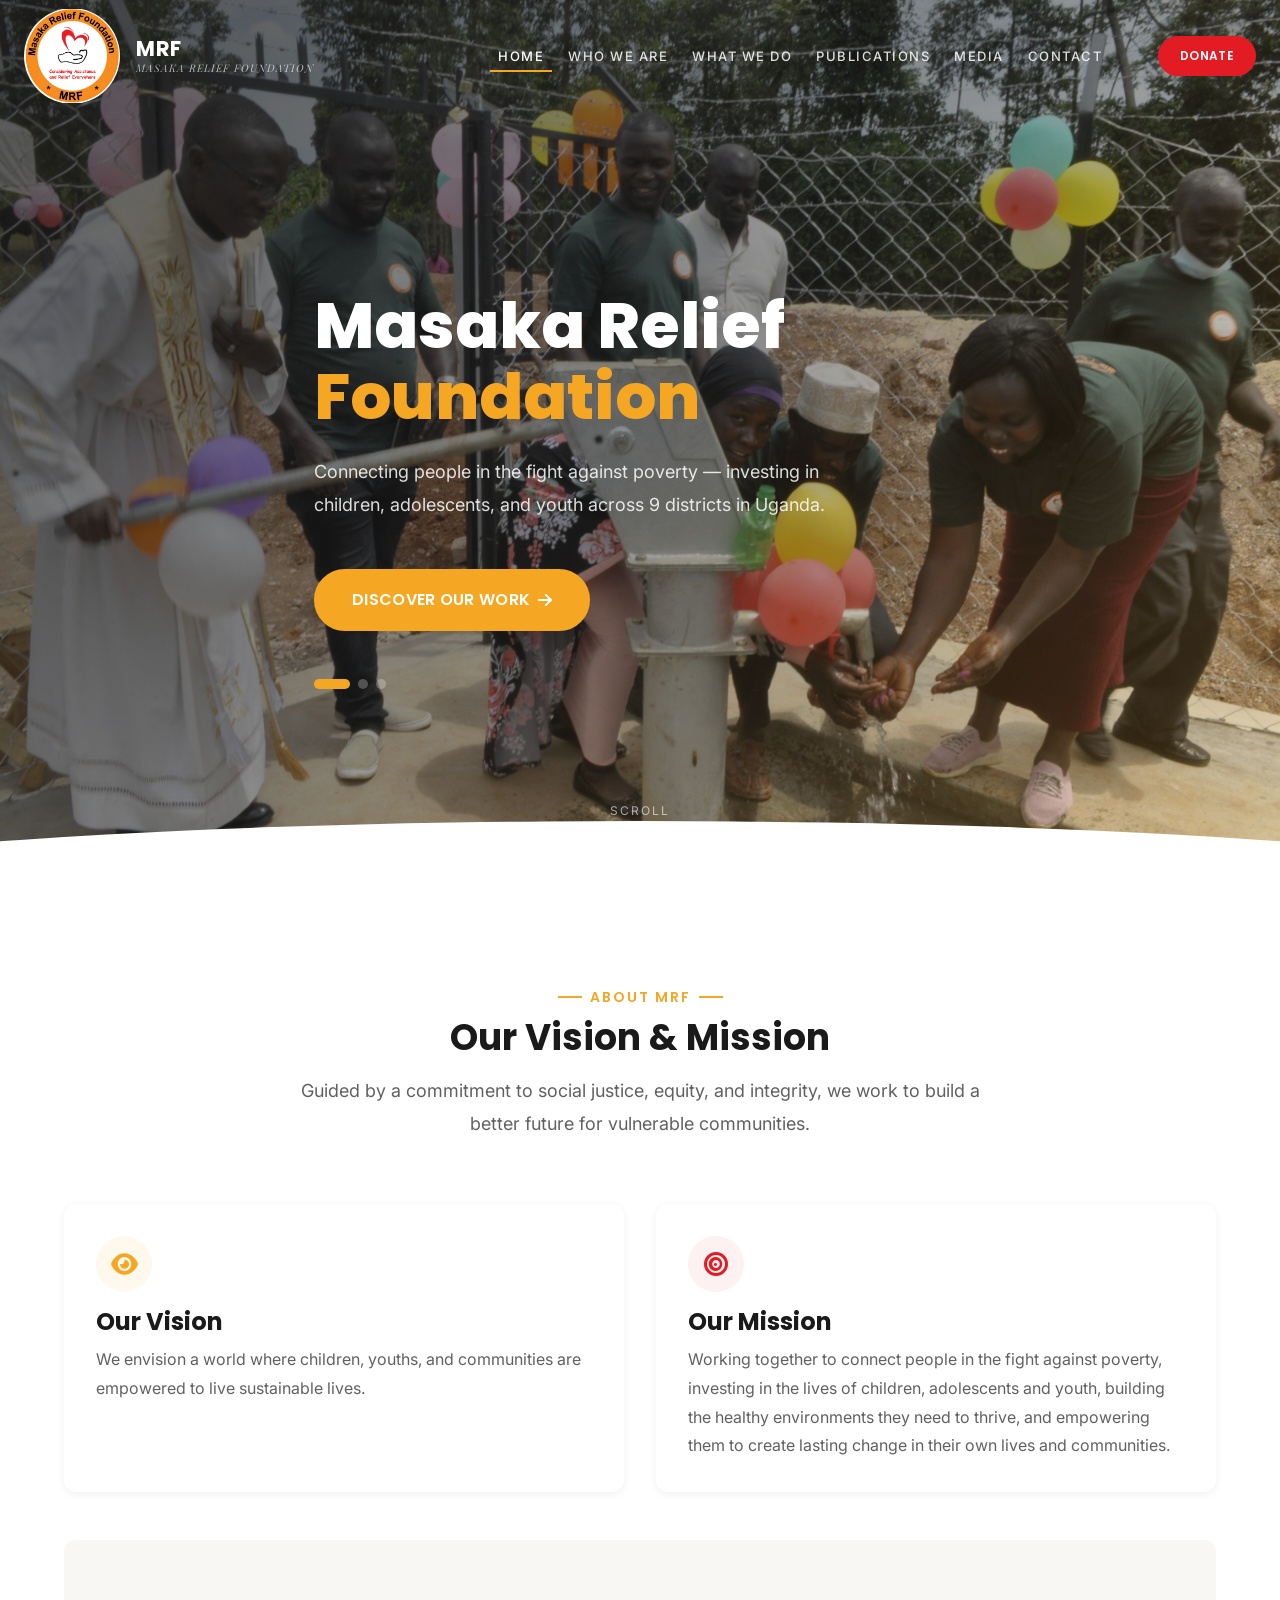
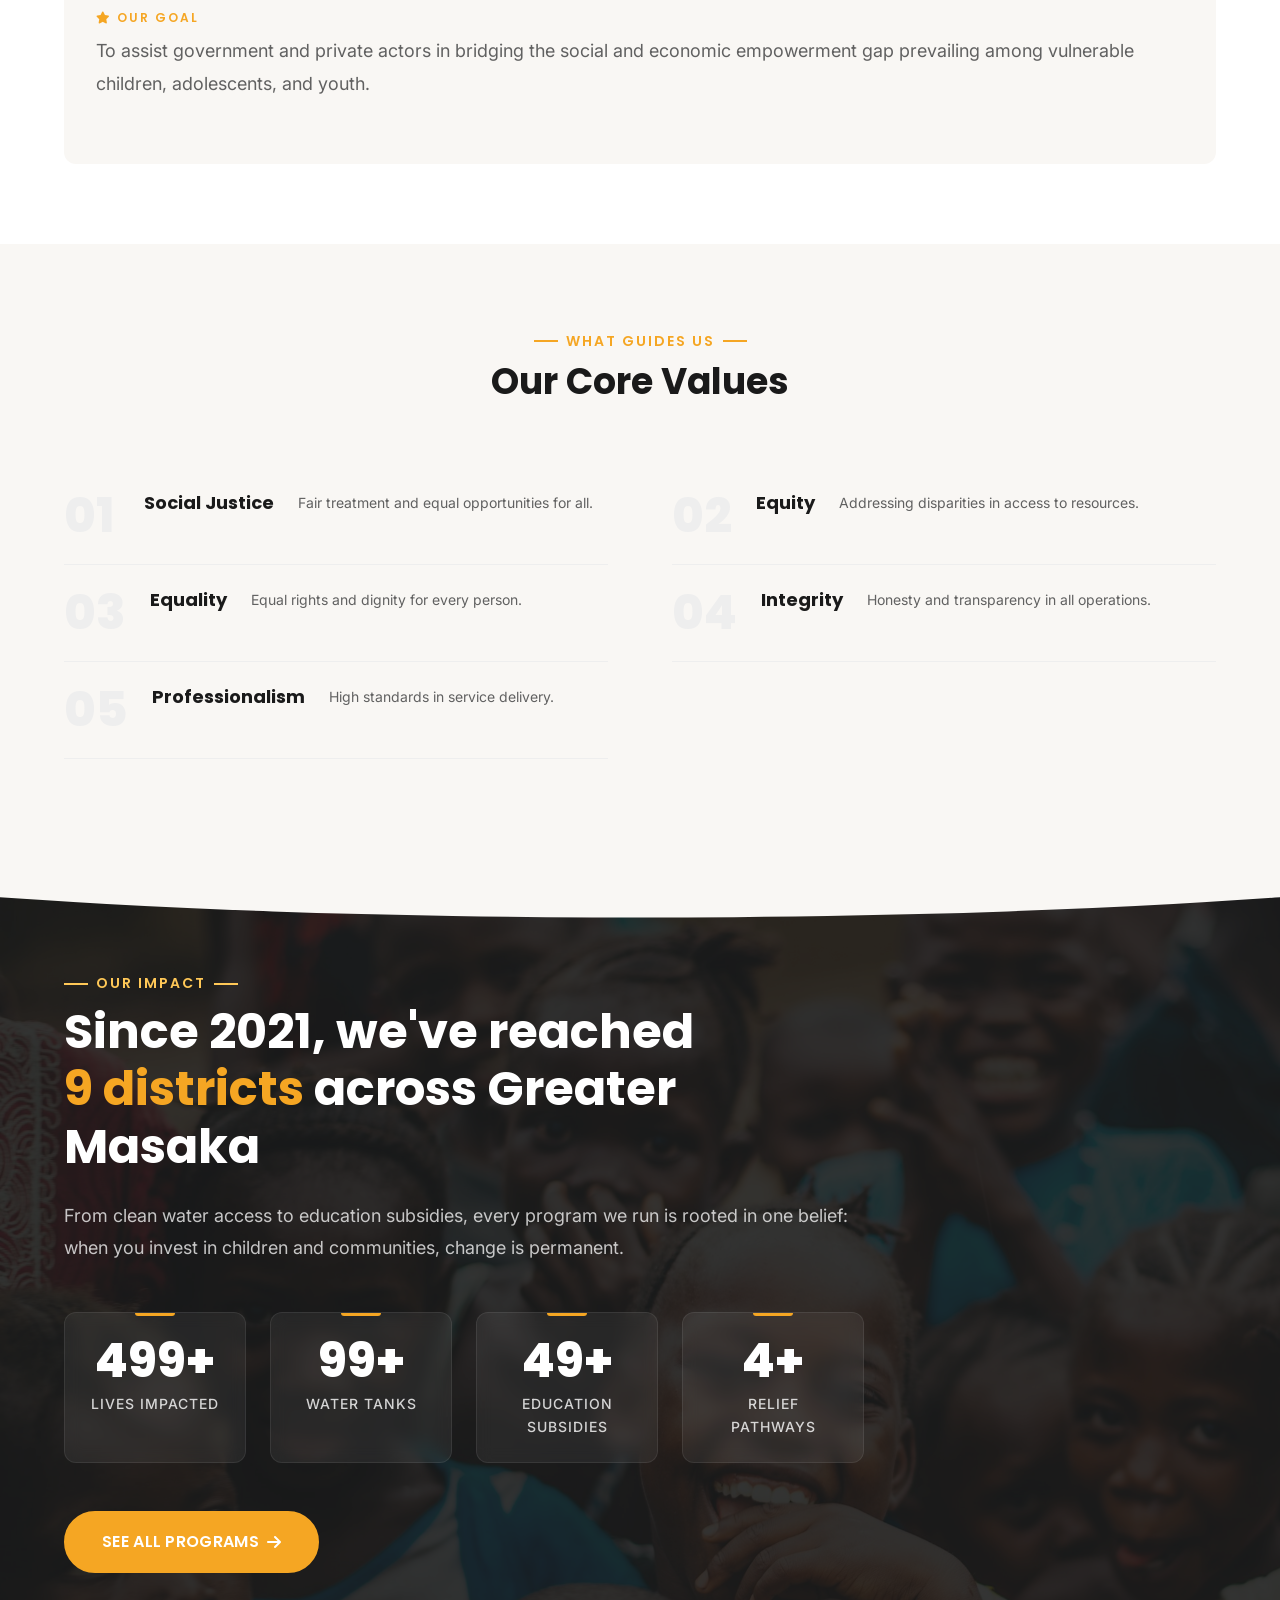
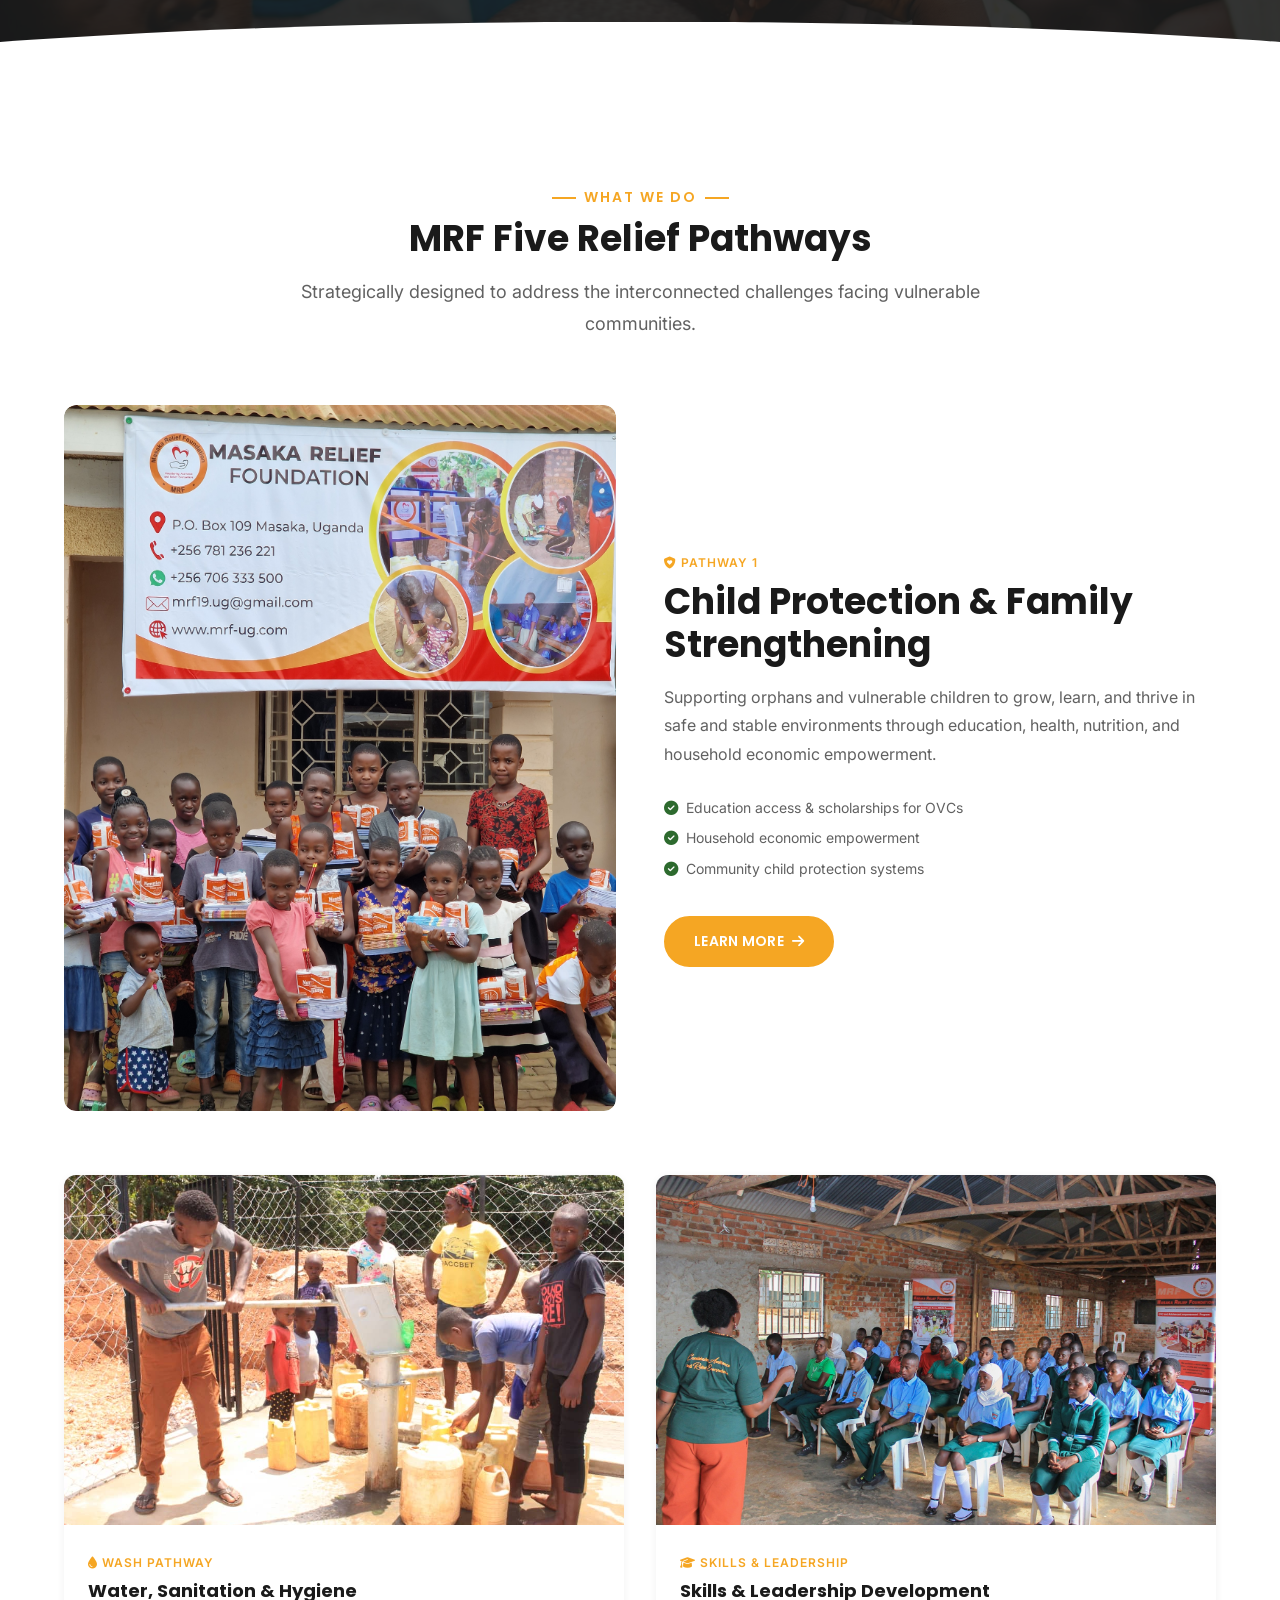
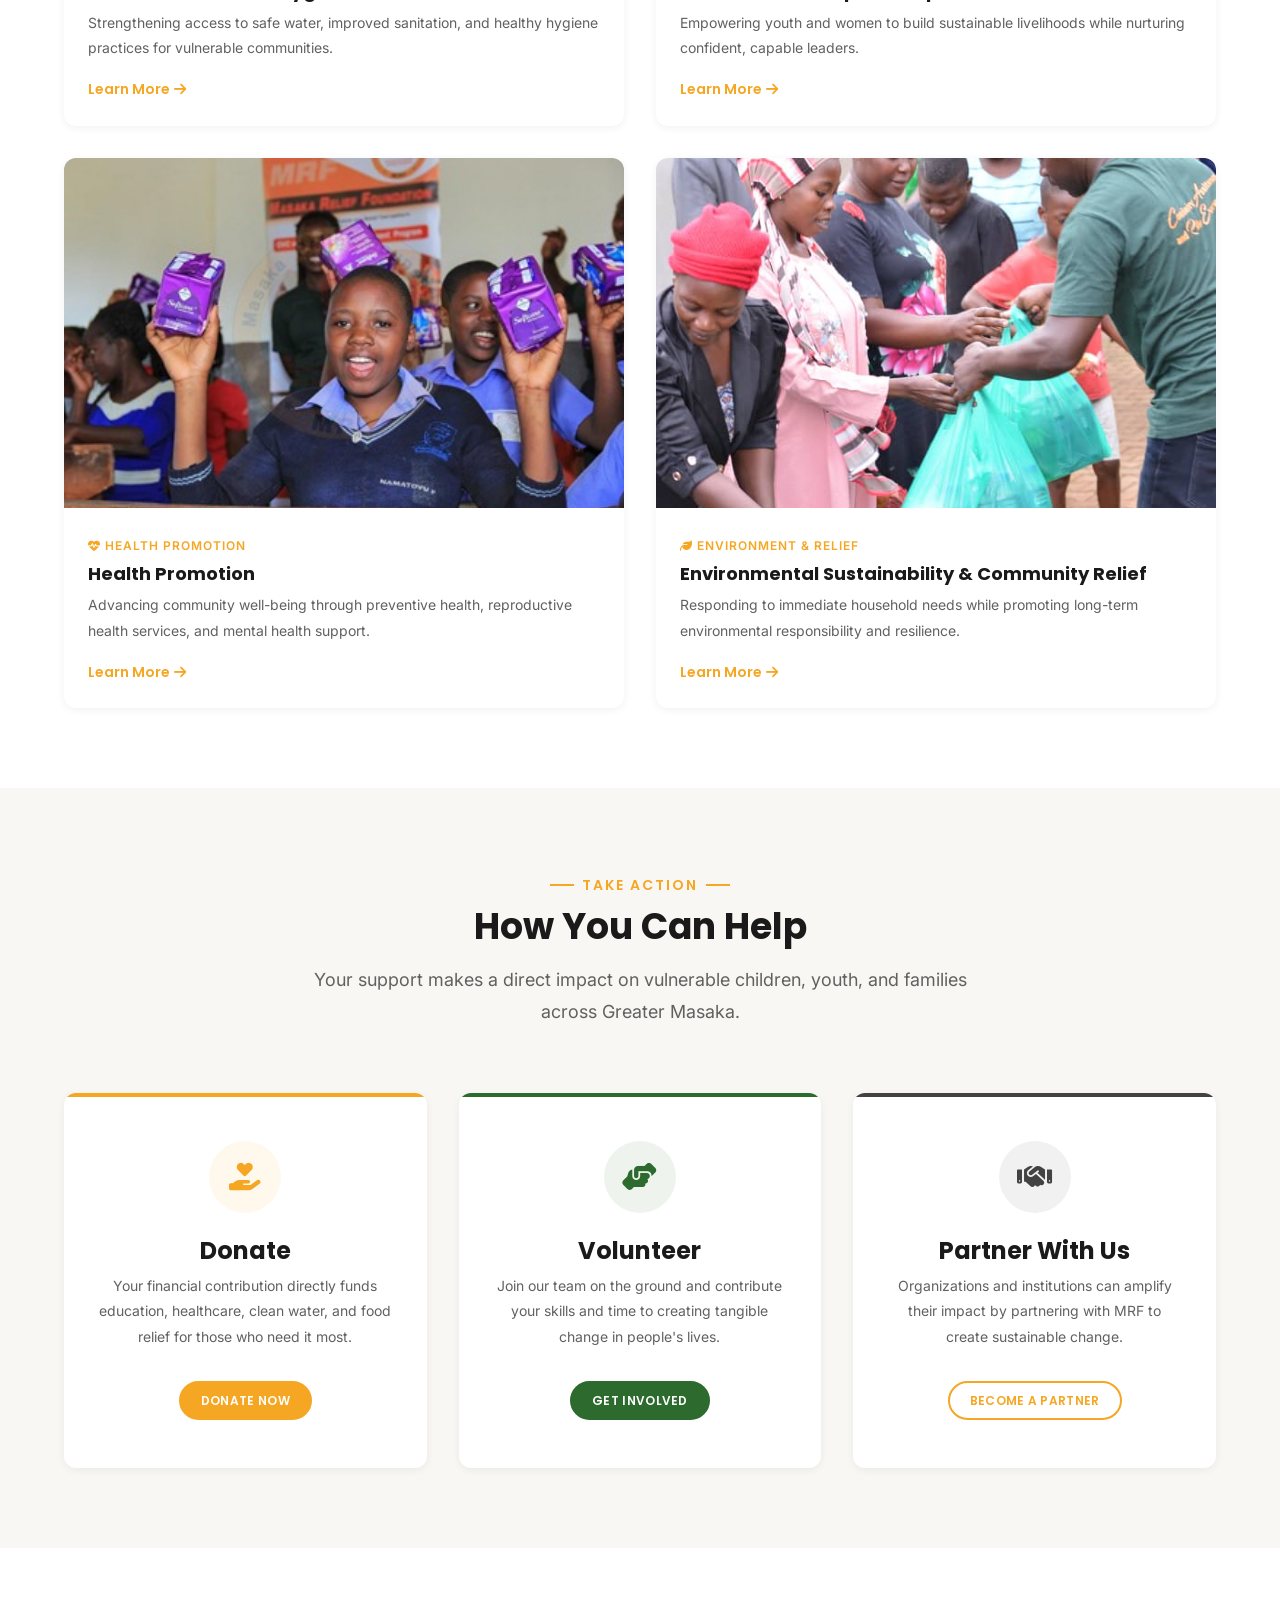
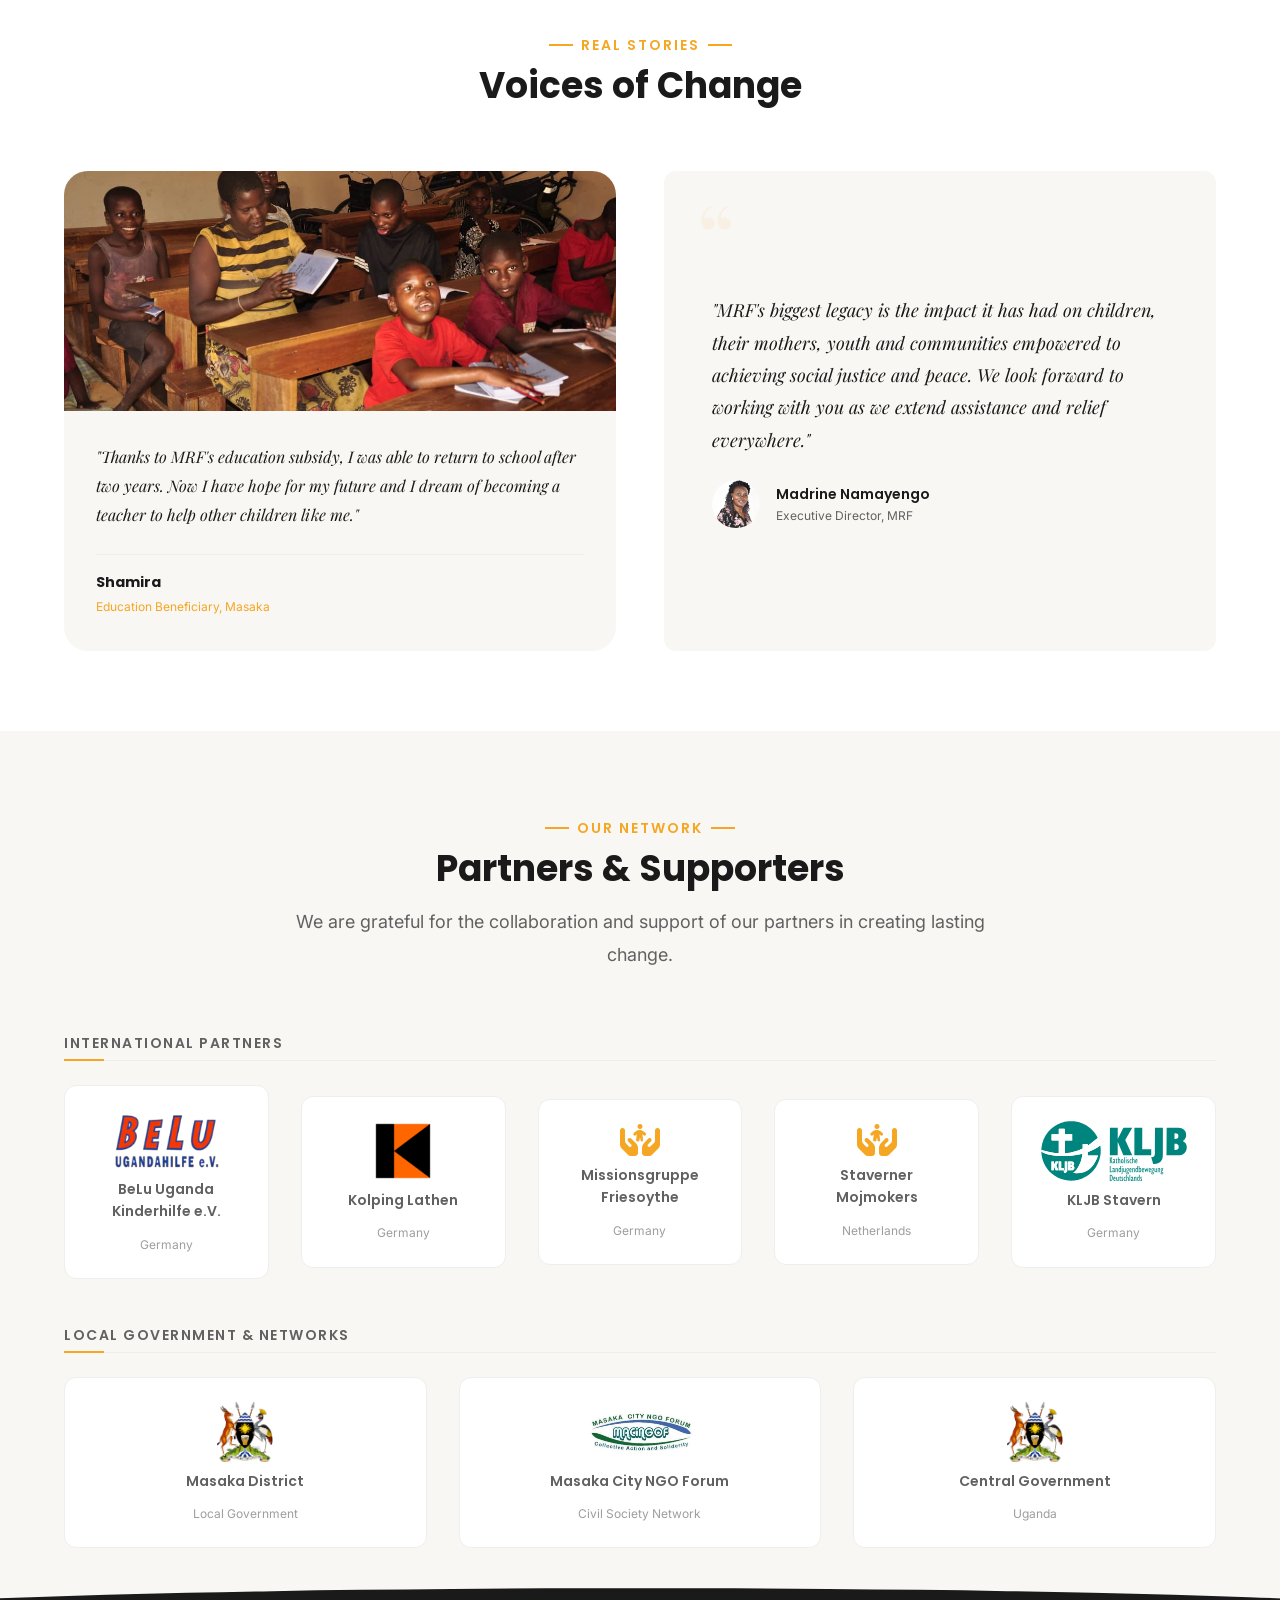
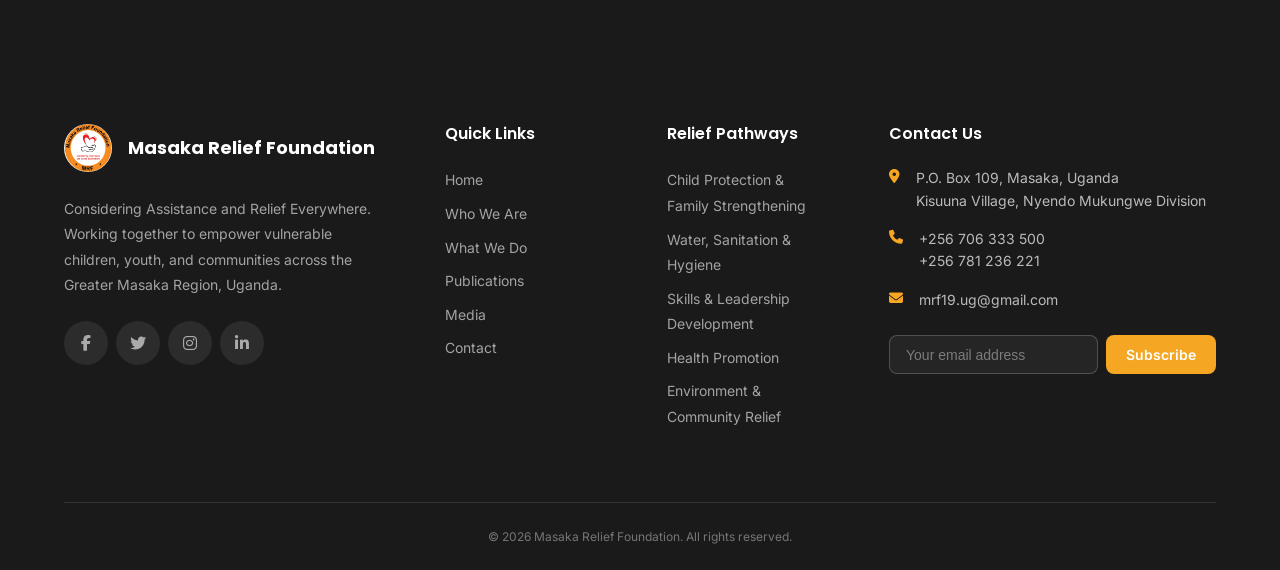
==== commit 24e0d070: "Add Masaka City NGO Forum logo to partner sections in index and who-we-are pages" ====
--- a/index.html
+++ b/index.html
@@ -433,7 +433,8 @@
               <div class="partner-logo__origin">Local Government</div>
             </div>
             <div class="partner-logo">
-              <div class="partner-logo__name"><i class="fas fa-building-ngo" style="display:block; font-size:2rem; color:var(--color-primary); margin-bottom:0.5rem;"></i>Masaka City NGO Forum</div>
+              <img src="assets/images/partners/masaka_city_ngo_forum.jpeg" alt="Masaka City NGO Forum (MACINGOF) logo" class="partner-logo__img">
+              <div class="partner-logo__name">Masaka City NGO Forum</div>
               <div class="partner-logo__origin">Civil Society Network</div>
             </div>
             <div class="partner-logo">
